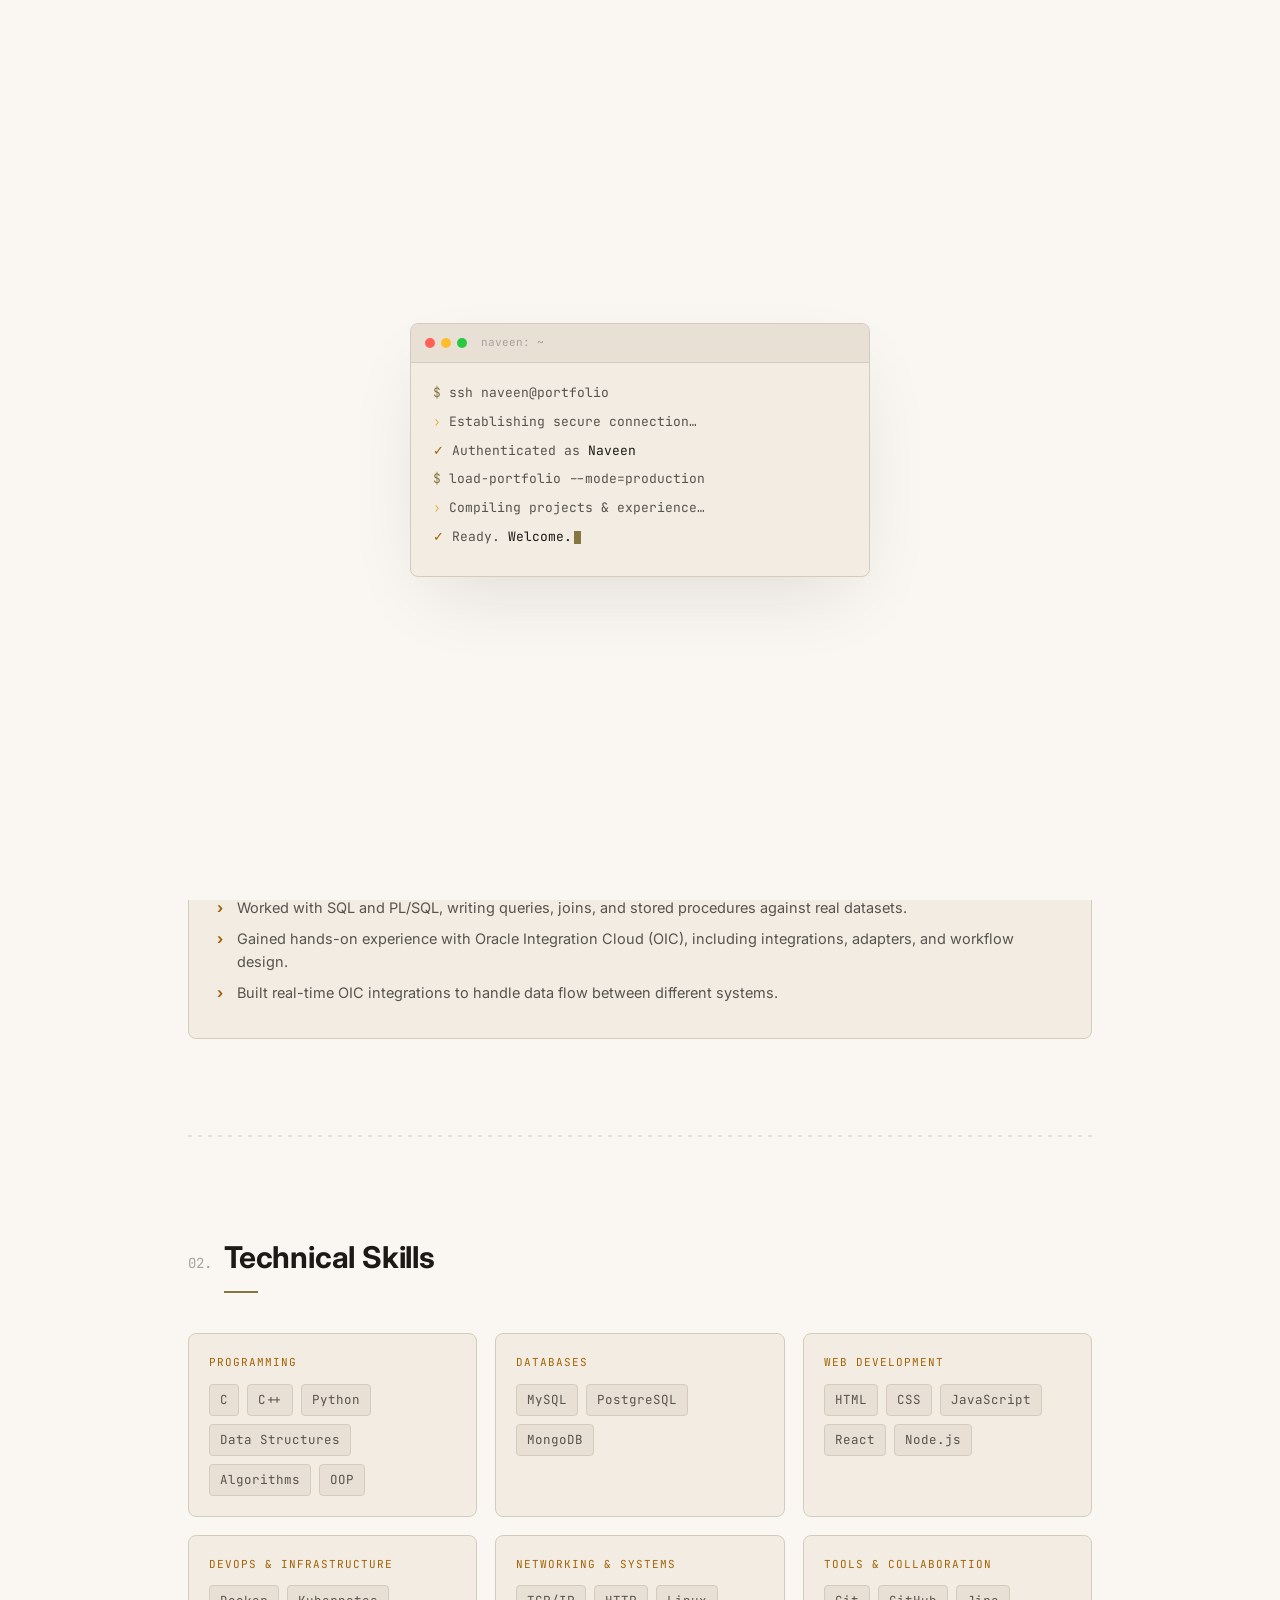
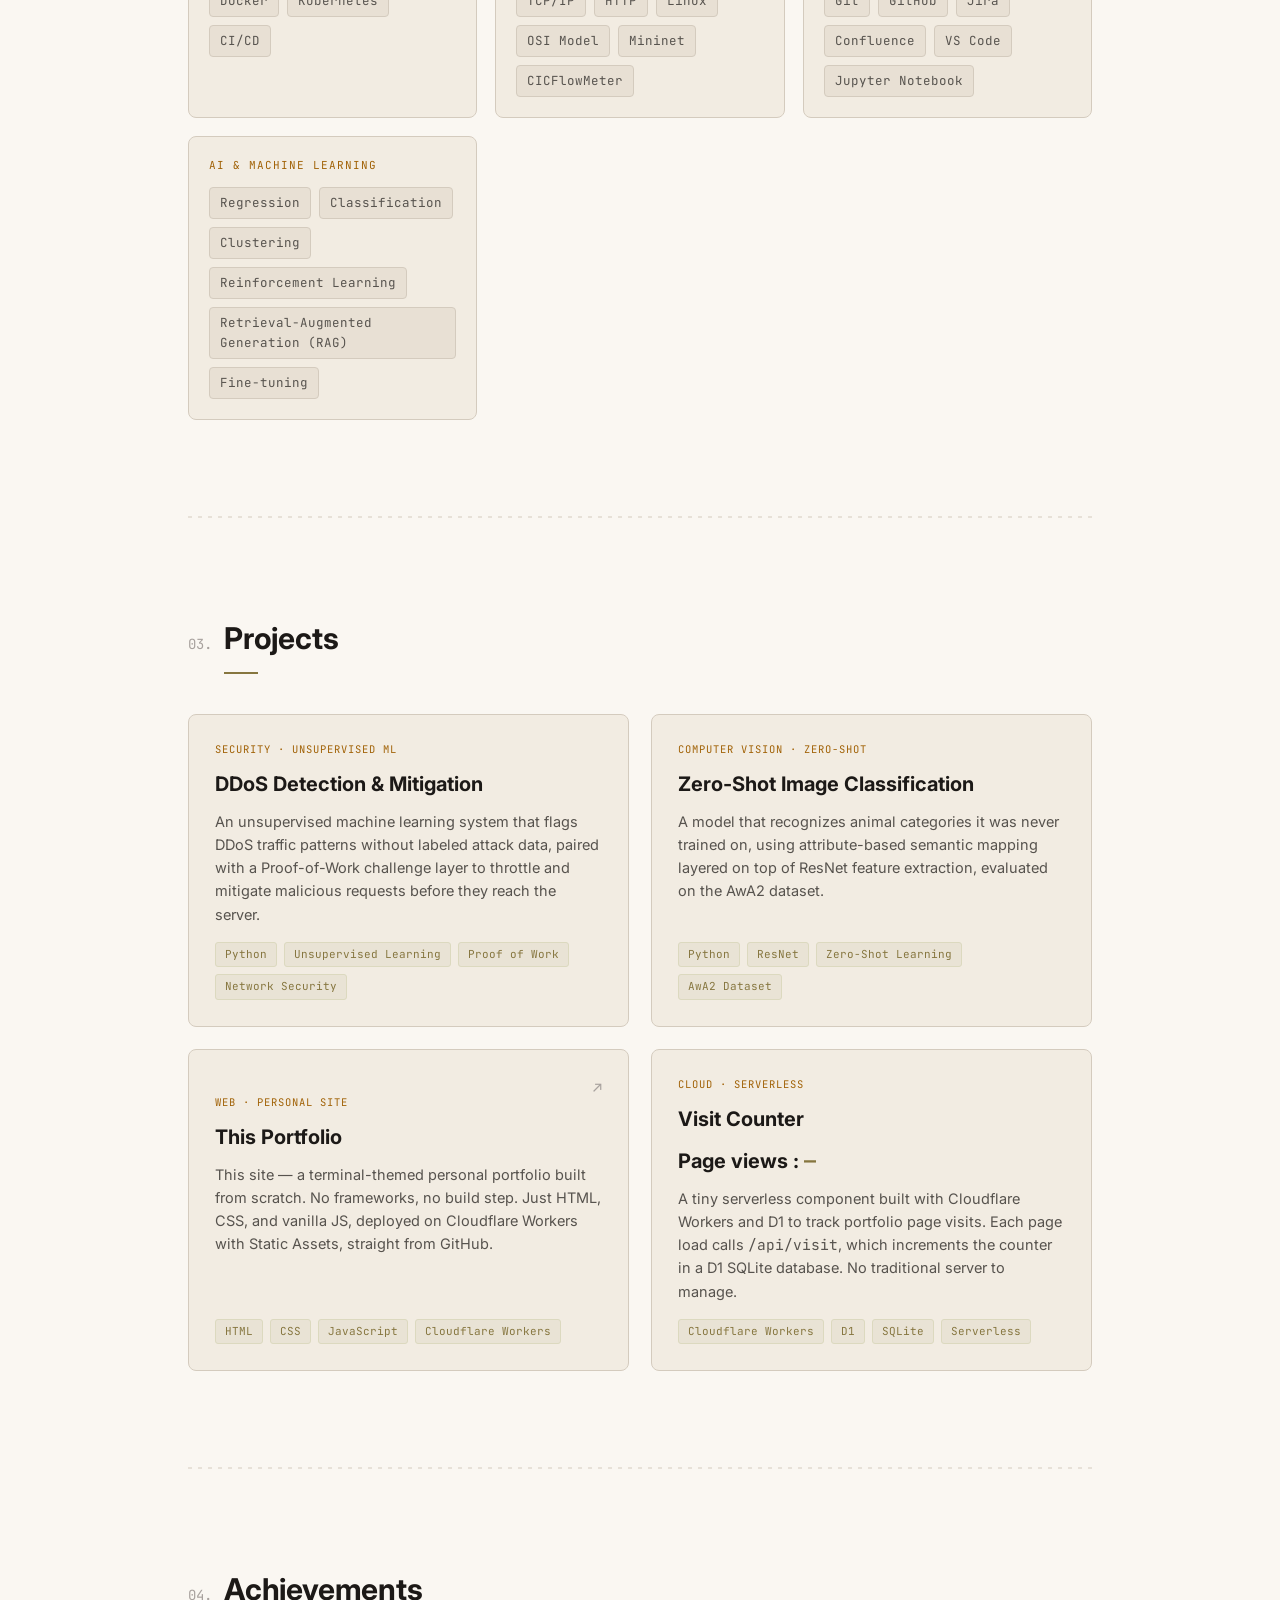
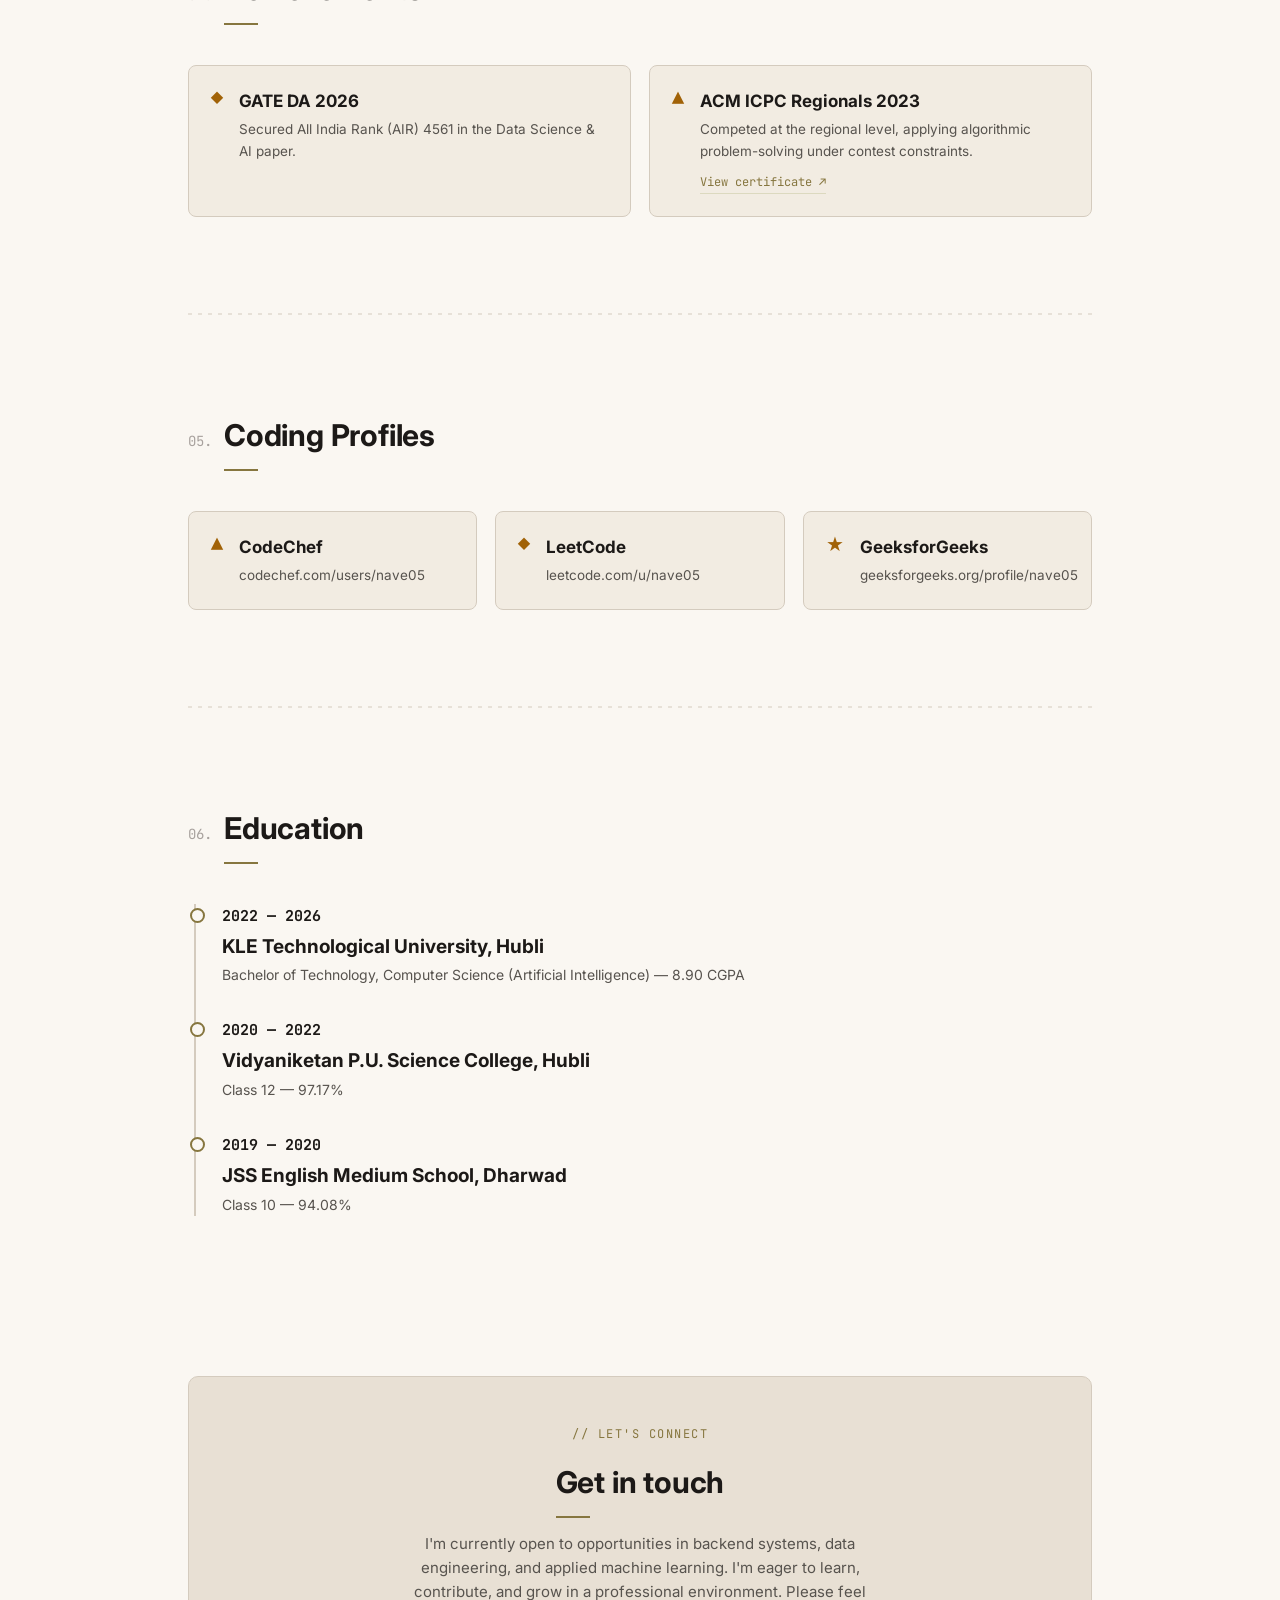
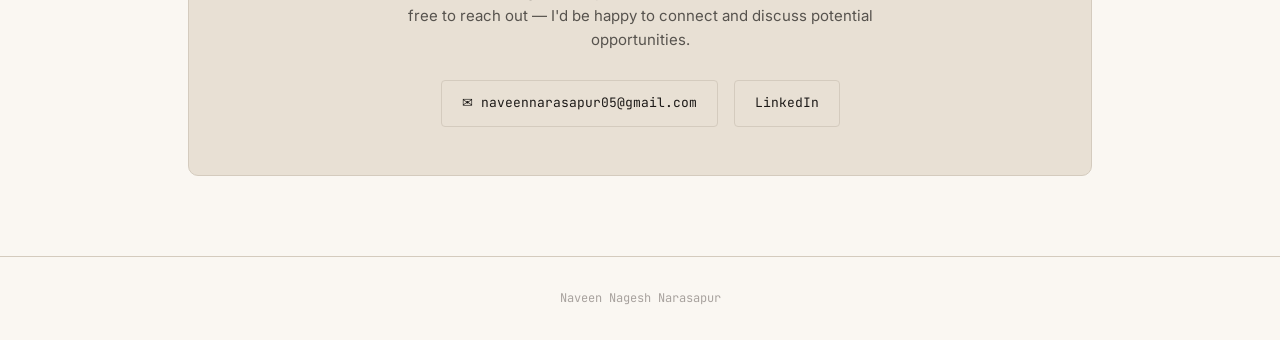
==== index.html @ 549eb462 "analyst part commented" ====
<!DOCTYPE html>
<html lang="en" data-theme="light">
<head>
<meta charset="UTF-8">
<meta name="viewport" content="width=device-width, initial-scale=1.0">
<title>Naveen Narasapur</title>
<meta name="description" content="Naveen Nagesh Narasapur — Computer Science (AI) undergraduate. SQL, OIC integrations, unsupervised learning for DDoS detection, zero-shot image classification.">
<link rel="preconnect" href="https://fonts.googleapis.com">
<link rel="preconnect" href="https://fonts.gstatic.com" crossorigin>
<link href="https://fonts.googleapis.com/css2?family=JetBrains+Mono:wght@400;500;700&family=Inter:wght@400;500;600;700;800&display=swap" rel="stylesheet">
<script>
  // Starts in light theme (set via data-theme="light" on <html>). Theme choice is
  // per-session only (no localStorage); the toggle button switches to dark manually.
</script>
<style>
  :root{
    --bg: #05080d;
    --vignette-hi: #000205;
    --vignette-lo: #171f2b;
    --bg-elev: #171f2b;
    --surface: #0d131d;
    --border: #2b3441;
    --cyan: #7989c0;
    --cyan-dim: #232640;
    --cyan-rgb: 121,137,192;
    --amber: #5e9df8;
    --amber-dim: #222e4f;
    --text: #a8acb1;
    --heading: #e3e6e8;
    --muted: #a8acb1;
    --muted-2: #575d61;
    --shadow: rgba(227,230,232,0.12);
    --grid-line: rgba(121,137,192,0.05);
    --nav-bg: rgba(5,8,13,0.88);
    --success: #5e9df8;
    --success-dim: rgba(94,157,248,0.4);
    --danger-dim: rgba(94,157,248,0.3);
    --green-rgb: 63,185,80;
    --mono: 'JetBrains Mono', ui-monospace, monospace;
    --sans: 'Inter', -apple-system, sans-serif;
    --serif: 'Inter', -apple-system, sans-serif;
  }
  html[data-theme="light"]{
    --bg: #faf7f2;
    --vignette-hi: #fffdfa;
    --vignette-lo: #e8e0d4;
    --bg-elev: #e8e0d4;
    --surface: #f2ece2;
    --border: #d4cbbe;
    --cyan: #86763f;
    --cyan-dim: #dcd9bf;
    --cyan-rgb: 134,118,63;
    --amber: #a16207;
    --amber-dim: #ddd1b0;
    --text: #57534e;
    --heading: #1c1917;
    --muted: #57534e;
    --muted-2: #a8a29e;
    --shadow: rgba(28,25,23,0.12);
    --grid-line: rgba(134,118,63,0.05);
    --nav-bg: rgba(250,247,242,0.88);
    --success: #a16207;
    --success-dim: rgba(161,98,7,0.4);
    --danger-dim: rgba(161,98,7,0.3);
    --green-rgb: 26,127,55;
  }
  /* badge/pulse "available" and "in progress" indicators are always true green, in both themes */
  *{margin:0;padding:0;box-sizing:border-box;}
  html{scroll-behavior:smooth;}
  body{
    background:var(--bg);
    background-image:radial-gradient(ellipse 160% 140% at 50% 40%, var(--vignette-hi) 0%, var(--bg) 45%, var(--vignette-lo) 100%);
    background-attachment:fixed;
    background-size:100% 100vh;
    color:var(--text);
    font-family:var(--sans);
    line-height:1.6;
    overflow-x:hidden;
    transition:background-color .35s ease, color .35s ease;
  }
  body::before{
    content:"";
    position:fixed; inset:0;
    background-image:
      linear-gradient(var(--grid-line) 1px, transparent 1px),
      linear-gradient(90deg, var(--grid-line) 1px, transparent 1px);
    background-size:42px 42px;
    pointer-events:none;
    z-index:0;
    mask-image: radial-gradient(ellipse 80% 60% at 50% 0%, black, transparent 75%);
    transition:background-image .35s ease;
  }
  a{color:inherit;text-decoration:none;}
  .wrap{max-width:960px;margin:0 auto;padding:0 28px;position:relative;z-index:1;}
  code, .mono{font-family:var(--mono);}

  /* NAV */
  nav{
    position:sticky; top:0; z-index:50;
    background:var(--nav-bg);
    backdrop-filter:blur(10px);
    border-bottom:1px solid var(--border);
  }
  nav .wrap{display:flex;align-items:center;justify-content:space-between;height:60px;}
  .brand{font-family:var(--serif);font-weight:700;font-size:19px;color:var(--cyan);letter-spacing:0.5px;}
  .brand .dot{color:var(--amber);}
  .navlinks{display:flex;gap:28px;font-family:var(--mono);font-size:13px;color:var(--muted);}
  .navlinks a{position:relative;padding:4px 0;transition:color .2s;}
  .navlinks a:hover, .navlinks a:focus-visible{color:var(--cyan);outline:none;}
  .navlinks a::before{content:"";position:absolute;left:0;bottom:-2px;width:0;height:1px;background:var(--cyan);transition:width .2s;}
  .navlinks a:hover::before{width:100%;}
  .nav-cta{font-family:var(--mono);font-size:12px;border:1px solid var(--cyan-dim);color:var(--cyan);padding:7px 14px;border-radius:3px;transition:.2s;}
  .nav-cta:hover{background:var(--cyan);color:var(--bg);}

  /* HERO / TERMINAL */
  header.hero{padding:90px 0 60px;}
  .term{
    background:var(--bg-elev);
    border:1px solid var(--border);
    border-radius:8px;
    max-width:620px;
    overflow:hidden;
    box-shadow:0 20px 60px -20px var(--shadow);
  }
  .term-bar{
    display:flex;align-items:center;gap:6px;
    padding:10px 14px;
    background:#0c121c;
    border-bottom:1px solid var(--border);
  }
  .term-bar span{width:10px;height:10px;border-radius:50%;background:var(--border);}
  .term-bar .id{margin-left:8px;font-family:var(--mono);font-size:11px;color:var(--muted-2);}
  .term-body{padding:18px 20px;font-family:var(--mono);font-size:13px;color:var(--muted);min-height:150px;}
  .term-body .ln{margin-bottom:6px;white-space:pre-wrap;}
  .term-body .prompt{color:var(--amber);}
  .term-body .ok{color:var(--success);}
  .term-body .cursor{display:inline-block;width:7px;height:14px;background:var(--cyan);margin-left:2px;vertical-align:middle;animation:blink 1s step-end infinite;}
  @keyframes blink{50%{opacity:0;}}

  .hero-main{margin-top:44px;}
  .eyebrow{font-family:var(--mono);font-size:12px;color:var(--cyan);letter-spacing:1.5px;text-transform:uppercase;margin-bottom:14px;}
  .avail-badge{
    display:inline-flex;align-items:center;gap:9px;
    font-family:var(--mono);font-size:12px;font-weight:600;
    color:rgba(var(--green-rgb),1);letter-spacing:1px;text-transform:uppercase;
    background:rgba(var(--green-rgb),0.1);
    padding:8px 16px;border-radius:999px;margin-bottom:22px;
  }
  .avail-badge .pulse{width:8px;height:8px;border-radius:50%;background:rgba(var(--green-rgb),1);flex-shrink:0;animation:pulseGreen 1.6s infinite;}
  h1{font-family:var(--serif);font-size:clamp(38px,6vw,60px);font-weight:700;letter-spacing:-0.5px;line-height:1.08;color:var(--heading);}
  h1 .accent{color:var(--cyan);}
  .tagline{margin-top:18px;font-size:17px;color:var(--muted);max-width:600px;}
  .tagline b{color:var(--heading);font-weight:600;}
  .hero-cta{margin-top:30px;display:flex;gap:14px;flex-wrap:wrap;}
  .btn{
    font-family:var(--mono);font-size:13px;padding:12px 20px;border-radius:4px;
    display:inline-flex;align-items:center;gap:8px;transition:.2s;
  }
  .btn-primary{background:var(--cyan);color:#211c0c;font-weight:600;}
  .btn-primary:hover{background:var(--amber);}
  .btn-ghost{border:1px solid var(--border);color:var(--heading);}
  .btn-ghost:hover{border-color:var(--cyan-dim);color:var(--cyan);}

  /* STAT STRIP */
  .stats{
    margin-top:56px;
    display:grid;grid-template-columns:repeat(4,1fr);
    border:1px solid var(--border);border-radius:8px;overflow:hidden;
  }
  .stat{padding:20px 16px;text-align:center;border-right:1px solid var(--border);background:var(--bg-elev);}
  .stat:last-child{border-right:none;}
  .stat .num{font-family:var(--mono);font-weight:700;font-size:22px;color:var(--cyan);}
  .stat .lbl{font-size:11px;color:var(--muted-2);margin-top:4px;letter-spacing:0.4px;text-transform:uppercase;}

  /* SECTION HEADERS */
  section{padding:80px 0;position:relative;z-index:1;}
  .sec-head{display:flex;align-items:baseline;gap:12px;margin-bottom:40px;}
  .sec-num{font-family:var(--mono);color:var(--muted-2);font-size:14px;}
  .sec-title{font-family:var(--serif);font-size:30px;font-weight:700;color:var(--heading);letter-spacing:-0.2px;}
  .sec-title::after{content:"";display:block;width:34px;height:2px;background:var(--cyan);margin-top:10px;}

  /* PACKET DIVIDER (signature element) */
  .packet-divider{
    position:relative;height:34px;margin:0 auto;max-width:960px;
    display:flex;align-items:center;padding:0 28px;
  }
  .packet-divider svg{width:100%;height:100%;overflow:visible;}
  .packet-line{stroke:var(--border);stroke-width:1;stroke-dasharray:4 6;}
  .packet-dot{fill:var(--cyan);filter:drop-shadow(0 0 4px rgba(var(--cyan-rgb),0.8));}

  /* ABOUT */
  .about-body{color:var(--muted);font-size:15.5px;max-width:700px;}
  .about-body p{margin-bottom:16px;}
  .about-body b{color:var(--heading);}

  /* SKILLS */
  .skill-grid{display:grid;grid-template-columns:repeat(auto-fit,minmax(220px,1fr));gap:18px;}
  .skill-card{background:var(--surface);border:1px solid var(--border);border-radius:8px;padding:20px;}
  .skill-card .cat{font-family:var(--mono);font-size:11px;color:var(--amber);text-transform:uppercase;letter-spacing:1px;margin-bottom:12px;}
  .chip-row{display:flex;flex-wrap:wrap;gap:8px;}
  .chip{
    font-family:var(--mono);font-size:12.5px;color:var(--text);
    background:var(--bg-elev);border:1px solid var(--border);
    padding:5px 10px;border-radius:4px;transition:.2s;
  }
  .skill-card:hover .chip{border-color:var(--cyan-dim);}

  /* EXPERIENCE */
  .exp-stack{display:flex;flex-direction:column;gap:20px;}
  .exp-card{
    background:var(--surface);border:1px solid var(--border);border-radius:8px;
    padding:26px 28px;position:relative;
  }
  .exp-placeholder{color:var(--muted-2);font-style:italic;}
  .exp-placeholder::before{color:var(--muted-2)!important;}
  .exp-top{display:flex;justify-content:space-between;flex-wrap:wrap;gap:8px;margin-bottom:14px;}
  .exp-role{font-family:var(--serif);font-size:21px;font-weight:700;color:var(--heading);}
  .exp-org{color:var(--cyan);font-weight:600;font-size:15px;}
  .exp-date{font-family:var(--mono);font-size:14px;font-weight:700;color:var(--heading);white-space:nowrap;}
  .exp-list{list-style:none;color:var(--muted);font-size:14.5px;}
  .exp-list li{padding-left:20px;position:relative;margin-bottom:8px;}
  .exp-list li::before{content:"›";position:absolute;left:0;color:var(--amber);font-weight:700;}
  .status-pill{
    display:inline-flex;align-items:center;gap:6px;
    font-family:var(--mono);font-size:11px;color:rgba(var(--green-rgb),1);
    margin-top:14px;
  }
  .status-pill .pulse{width:7px;height:7px;border-radius:50%;background:rgba(var(--green-rgb),1);animation:pulseGreen 1.6s infinite;}
  @keyframes pulseGreen{0%{box-shadow:0 0 0 0 rgba(var(--green-rgb),0.5);}70%{box-shadow:0 0 0 7px rgba(var(--green-rgb),0);}100%{box-shadow:0 0 0 0 rgba(var(--green-rgb),0);}}

  /* PROJECTS */
  .proj-grid{display:grid;grid-template-columns:repeat(auto-fit,minmax(300px,1fr));gap:22px;}
  .proj-card{
    background:var(--surface);border:1px solid var(--border);border-radius:8px;
    padding:26px;display:flex;flex-direction:column;transition:.25s;
  }
  .proj-card:hover{transform:translateY(-3px);border-color:var(--cyan-dim);box-shadow:0 16px 40px -18px rgba(var(--cyan-rgb),0.25);}
  .proj-card-header{display:flex;justify-content:flex-end;margin-bottom:-6px;}
  .proj-arrow{font-family:var(--mono);color:var(--muted-2);font-size:15px;transition:.2s;}
  .proj-card:hover .proj-arrow{color:var(--cyan);transform:translate(2px,-2px);}
  .proj-tag{font-family:var(--mono);font-size:10.5px;color:var(--amber);text-transform:uppercase;letter-spacing:1px;margin-bottom:10px;}
  .proj-title{font-family:var(--serif);font-size:20px;font-weight:700;color:var(--heading);margin-bottom:10px;}
  .proj-desc{color:var(--muted);font-size:14.5px;flex-grow:1;margin-bottom:16px;}
  .proj-stack{display:flex;flex-wrap:wrap;gap:7px;}
  .proj-stack span{font-family:var(--mono);font-size:11px;color:var(--cyan);background:rgba(var(--cyan-rgb),0.08);border:1px solid var(--cyan-dim);padding:3px 9px;border-radius:3px;}
  .counter{font-family:var(--mono);font-weight:700;color:var(--cyan);transition:.2s;}
  .counter.updated{color:var(--amber);}

  /* ACHIEVEMENTS */
  .ach-grid{display:grid;grid-template-columns:repeat(auto-fit,minmax(260px,1fr));gap:18px;}
  .ach-card{background:var(--surface);border:1px solid var(--border);border-radius:8px;padding:22px;display:flex;gap:16px;align-items:flex-start;transition:.2s;}
  a.ach-card:hover{border-color:var(--cyan-dim);transform:translateY(-2px);}
  .cert-link{
    display:inline-flex;align-items:center;gap:4px;
    font-family:var(--mono);font-size:12px;color:var(--cyan);
    margin-top:10px;border-bottom:1px solid var(--cyan-dim);padding-bottom:1px;
  }
  .cert-link:hover{color:var(--amber);border-color:var(--amber);}
  .ach-icon{font-family:var(--mono);font-size:20px;color:var(--amber);flex-shrink:0;line-height:1;}
  .ach-title{font-family:var(--serif);font-weight:700;color:var(--heading);font-size:17px;margin-bottom:4px;}
  .ach-desc{color:var(--muted);font-size:13.5px;}

  /* EDUCATION */
  .edu-list{border-left:2px solid var(--border);padding-left:26px;margin-left:6px;}
  .edu-item{position:relative;padding-bottom:32px;}
  .edu-item:last-child{padding-bottom:0;}
  .edu-item::before{
    content:"";position:absolute;left:-32px;top:4px;
    width:11px;height:11px;border-radius:50%;
    background:var(--bg);border:2px solid var(--cyan);
  }
  .edu-date{font-family:var(--mono);font-size:15px;font-weight:700;color:var(--heading);}
  .edu-school{font-family:var(--serif);font-weight:700;color:var(--heading);font-size:19px;margin:4px 0 2px;}
  .edu-detail{color:var(--muted);font-size:14px;}

  /* CONTACT */
  .contact-box{
    background:var(--bg-elev);border:1px solid var(--border);border-radius:10px;
    padding:48px;text-align:center;
  }
  .contact-box p{color:var(--muted);max-width:480px;margin:14px auto 28px;font-size:15px;}
  .contact-links{display:flex;justify-content:center;gap:16px;flex-wrap:wrap;}

  footer{padding:32px 0;text-align:center;font-family:var(--mono);font-size:12px;color:var(--muted-2);border-top:1px solid var(--border);}
  footer a:hover{color:var(--cyan);}

  @media (max-width:640px){
    .navlinks{display:none;}
    .stats{grid-template-columns:repeat(2,1fr);}
    .stat:nth-child(2){border-right:none;}
    .stat{border-bottom:1px solid var(--border);}
    .contact-box{padding:32px 20px;}
  }
  /* THEME TOGGLE */
  .theme-toggle{
    width:34px;height:34px;border-radius:6px;
    border:1px solid var(--border);background:transparent;
    color:var(--muted);display:flex;align-items:center;justify-content:center;
    cursor:pointer;transition:.2s;margin-left:18px;flex-shrink:0;
  }
  .theme-toggle:hover{border-color:var(--cyan-dim);color:var(--cyan);}
  .theme-toggle svg{width:16px;height:16px;}
  .theme-toggle .icon-moon{display:none;}
  html[data-theme="light"] .theme-toggle .icon-sun{display:none;}
  html[data-theme="light"] .theme-toggle .icon-moon{display:block;}

  /* BOOT LOADER — follows the active theme (light by default) */
  #loader{
    position:fixed;inset:0;z-index:999;
    background:var(--bg);
    display:flex;align-items:center;justify-content:center;
    transition:opacity .5s ease, visibility .5s ease;
  }
  #loader.done{opacity:0;visibility:hidden;pointer-events:none;}
  .loader-win{
    width:min(90vw,460px);
    background:var(--surface);border:1px solid var(--border);border-radius:8px;
    overflow:hidden;box-shadow:0 30px 80px -20px var(--shadow);
  }
  .loader-bar{display:flex;align-items:center;gap:6px;padding:10px 14px;background:var(--bg-elev);border-bottom:1px solid var(--border);}
  .loader-bar span{width:10px;height:10px;border-radius:50%;}
  .loader-bar span:nth-child(1){background:#ff5f57;}
  .loader-bar span:nth-child(2){background:#ffbd2e;}
  .loader-bar span:nth-child(3){background:#28c840;}
  .loader-bar .lt{margin-left:8px;font-family:var(--mono);font-size:11px;color:var(--muted-2);}
  .loader-body{padding:20px 22px;font-family:var(--mono);font-size:13px;min-height:150px;}
  .loader-body .ll{opacity:0;transform:translateY(3px);animation:llIn .35s forwards;margin-bottom:8px;color:var(--muted);}
  .loader-body .ll .lp{color:var(--cyan);}
  .loader-body .ll .lo{color:#e3b341;}
  .loader-body .ll .lk{color:var(--success);}
  .loader-body .ll .lw{color:var(--heading);}
  .loader-body .ll.l1{animation-delay:.1s;}
  .loader-body .ll.l2{animation-delay:.6s;}
  .loader-body .ll.l3{animation-delay:1.1s;}
  .loader-body .ll.l4{animation-delay:1.6s;}
  .loader-body .ll.l5{animation-delay:2.1s;}
  .loader-body .ll.l6{animation-delay:2.6s;}
  @keyframes llIn{to{opacity:1;transform:none;}}
  .loader-body .lcursor{display:inline-block;width:7px;height:13px;background:var(--cyan);margin-left:2px;vertical-align:middle;opacity:0;animation:llIn .3s forwards 3s, blink 1s step-end infinite 3s;}
  @media (prefers-reduced-motion:reduce){
    *{animation:none!important;transition:none!important;}
    #loader{display:none;}
  }
</style>
</head>
<body>

<div id="loader">
  <div class="loader-win">
    <div class="loader-bar"><span></span><span></span><span></span><div class="lt">naveen: ~</div></div>
    <div class="loader-body">
      <p class="ll l1"><span class="lp">$</span> ssh naveen@portfolio</p>
      <p class="ll l2"><span class="lo">›</span> Establishing secure connection…</p>
      <p class="ll l3"><span class="lk">✓</span> Authenticated as <span class="lw">Naveen</span></p>
      <p class="ll l4"><span class="lp">$</span> load-portfolio --mode=production</p>
      <p class="ll l5"><span class="lo">›</span> Compiling projects &amp; experience…</p>
      <p class="ll l6"><span class="lk">✓</span> Ready. <span class="lw">Welcome.</span><span class="lcursor"></span></p>
    </div>
  </div>
</div>



<nav>
  <div class="wrap">
    <div class="brand">NNN</div>
    <div class="navlinks">
      <a href="#experience">Experience</a>
      <a href="#skills">Skills</a>
      <a href="#projects">Projects</a>
      <a href="#education">Education</a>
    </div>
    <a class="nav-cta" href="Documents\Naveen_Narasapur_Resume_Updated.pdf" target="_blank" rel="noopener">resume.pdf</a>
    <button class="theme-toggle" id="themeToggle" aria-label="Toggle light/dark mode" type="button">
      <svg class="icon-sun" viewBox="0 0 24 24" fill="none" stroke="currentColor" stroke-width="2" stroke-linecap="round" stroke-linejoin="round"><circle cx="12" cy="12" r="5"/><line x1="12" y1="1" x2="12" y2="3"/><line x1="12" y1="21" x2="12" y2="23"/><line x1="4.22" y1="4.22" x2="5.64" y2="5.64"/><line x1="18.36" y1="18.36" x2="19.78" y2="19.78"/><line x1="1" y1="12" x2="3" y2="12"/><line x1="21" y1="12" x2="23" y2="12"/><line x1="4.22" y1="19.78" x2="5.64" y2="18.36"/><line x1="18.36" y1="5.64" x2="19.78" y2="4.22"/></svg>
      <svg class="icon-moon" viewBox="0 0 24 24" fill="none" stroke="currentColor" stroke-width="2" stroke-linecap="round" stroke-linejoin="round"><path d="M21 12.79A9 9 0 1 1 11.21 3 7 7 0 0 0 21 12.79z"/></svg>
    </button>
  </div>
</nav>

<header class="hero">
  <div class="wrap">
    <div class="hero-main" style="margin-top:0;">
      <div class="avail-badge"><span class="pulse"></span>Available for opportunities</div>
      <h1>Naveen Nagesh<br><span class="accent">Narasapur</span></h1>
      <p class="tagline">I'm a Computer Science graduate interested in building reliable, scalable software and intelligent systems. My primary interests are backend engineering, system design, APIs, data-intensive applications, and AI/ML. I enjoy understanding how systems work under the hood and turning complex problems into practical software solutions.</p>
    </div>
  </div>
</header>

<div class="packet-divider" aria-hidden="true">
  <svg preserveAspectRatio="none"><line x1="0" y1="17" x2="100%" y2="17" class="packet-line"/></svg>
</div>

<section id="experience">
  <div class="wrap">
    <div class="sec-head"><span class="sec-num">01.</span><h2 class="sec-title">Work Experience</h2></div>
    <div class="exp-stack">
      <!-- <div class="exp-card">
        <div class="exp-top">
          <div><div class="exp-role">Analyst</div><div class="exp-org">KPMG Global Services</div></div>
          <div class="exp-date">Sep 2026 — Present</div>
        </div>
        <ul class="exp-list">
          <li>

          </li>
         
        </ul>
        <div class="status-pill" style="margin-top: 3rem;">
  <span class="pulse"></span> in progress
</div> -->
      </div>
      <div class="exp-card">
        <div class="exp-top">
          <div><div class="exp-role">Intern</div><div class="exp-org">KPMG Global Services</div></div>
          <div class="exp-date">Jan 2026 — Jul 2026</div>
        </div>
        <ul class="exp-list">
       <li>Completed structured soft-skills training covering professional communication, teamwork, and corporate etiquette.</li>
        <li>Worked with SQL and PL/SQL, writing queries, joins, and stored procedures against real datasets.</li>
        <li>Gained hands-on experience with Oracle Integration Cloud (OIC), including integrations, adapters, and workflow design.</li>
        <li>Built real-time OIC integrations to handle data flow between different systems.</li>

        </ul>
      </div>
    </div>
  </div>
</section>

<div class="packet-divider" aria-hidden="true">
  <svg preserveAspectRatio="none"><line x1="0" y1="17" x2="100%" y2="17" class="packet-line"/></svg>
</div>

<section id="skills">
  <div class="wrap">
    <div class="sec-head"><span class="sec-num">02.</span><h2 class="sec-title">Technical Skills</h2></div>
    <div class="skill-grid">
      <div class="skill-card">
        <div class="cat">Programming</div>
        <div class="chip-row"><span class="chip">C</span><span class="chip">C++</span><span class="chip">Python</span><span class="chip">Data Structures</span><span class="chip">Algorithms</span><span class="chip">OOP</span></div>
      </div>
      <div class="skill-card">
        <div class="cat">Databases</div>
        <div class="chip-row"><span class="chip">MySQL</span><span class="chip">PostgreSQL</span><span class="chip">MongoDB</span></div>
      </div>
      <div class="skill-card">
        <div class="cat">Web Development</div>
        <div class="chip-row"><span class="chip">HTML</span><span class="chip">CSS</span><span class="chip">JavaScript</span><span class="chip">React</span><span class="chip">Node.js</span></div>
      </div>
      <div class="skill-card">
        <div class="cat">DevOps &amp; Infrastructure</div>
        <div class="chip-row"><span class="chip">Docker</span><span class="chip">Kubernetes</span><span class="chip">CI/CD</span></div>
      </div>
      <div class="skill-card">
        <div class="cat">Networking &amp; Systems</div>
        <div class="chip-row"><span class="chip">TCP/IP</span><span class="chip">HTTP</span><span class="chip">Linux</span><span class="chip">OSI Model</span><span class="chip">Mininet</span><span class="chip">CICFlowMeter</span></div>
      </div>
      <div class="skill-card">
        <div class="cat">Tools &amp; Collaboration</div>
        <div class="chip-row"><span class="chip">Git</span><span class="chip">GitHub</span><span class="chip">Jira</span><span class="chip">Confluence</span><span class="chip">VS Code</span><span class="chip">Jupyter Notebook</span></div>
      </div>
      <div class="skill-card">
        <div class="cat">AI &amp; Machine Learning</div>
        <div class="chip-row"><span class="chip">Regression</span><span class="chip">Classification</span><span class="chip">Clustering</span><span class="chip">Reinforcement Learning</span><span class="chip">Retrieval-Augmented Generation (RAG)</span><span class="chip">Fine-tuning</span></div>
      </div>
    </div>
  </div>
</section>

<div class="packet-divider" aria-hidden="true">
  <svg preserveAspectRatio="none"><line x1="0" y1="17" x2="100%" y2="17" class="packet-line"/></svg>
</div>

<section id="projects">
  <div class="wrap">
    <div class="sec-head"><span class="sec-num">03.</span><h2 class="sec-title">Projects</h2></div>
    <div class="proj-grid">
      <div class="proj-card">
        <div class="proj-tag">Security · Unsupervised ML</div>
        <div class="proj-title">DDoS Detection &amp; Mitigation</div>
        <div class="proj-desc">An unsupervised machine learning system that flags DDoS traffic patterns without labeled attack data, paired with a Proof-of-Work challenge layer to throttle and mitigate malicious requests before they reach the server.</div>
        <div class="proj-stack"><span>Python</span><span>Unsupervised Learning</span><span>Proof of Work</span><span>Network Security</span></div>
      </div>
      <div class="proj-card">
        <div class="proj-tag">Computer Vision · Zero-Shot</div>
        <div class="proj-title">Zero-Shot Image Classification</div>
        <div class="proj-desc">A model that recognizes animal categories it was never trained on, using attribute-based semantic mapping layered on top of ResNet feature extraction, evaluated on the AwA2 dataset.</div>
        <div class="proj-stack"><span>Python</span><span>ResNet</span><span>Zero-Shot Learning</span><span>AwA2 Dataset</span></div>
      </div>
      <div class="proj-card" onclick="window.open('https://github.com/NaveenNarasapur/Portfolio','_blank');" role="link" tabindex="0">
        <div class="proj-card-header"><span class="proj-arrow" aria-hidden="true">↗</span></div>
        <div class="proj-tag">Web · Personal Site</div>
        <div class="proj-title">This Portfolio</div>
        <div class="proj-desc">This site — a terminal-themed personal portfolio built from scratch. No frameworks, no build step. Just HTML, CSS, and vanilla JS, deployed on Cloudflare Workers with Static Assets, straight from GitHub.</div>
        <div class="proj-stack"><span>HTML</span><span>CSS</span><span>JavaScript</span><span>Cloudflare Workers</span></div>
      </div>
      

     <div class="proj-card">
  <div class="proj-tag">Cloud · Serverless</div>

  <div class="proj-title">Visit Counter</div>

  <div class="proj-title">
    Page views : <span id="hitCounter" class="counter">loading…</span> 
  </div>

  <div class="proj-desc">
    A tiny serverless component built with Cloudflare Workers and D1 to track
    portfolio page visits. Each page load calls <code>/api/visit</code>, which
    increments the counter in a D1 SQLite database. No traditional server to
    manage.
  </div>

  <div class="proj-stack">
    <span>Cloudflare Workers</span>
    <span>D1</span>
    <span>SQLite</span>
    <span>Serverless</span>
  </div>
</div>



    
    
    </div>
  </div>
</section>

<div class="packet-divider" aria-hidden="true">
  <svg preserveAspectRatio="none"><line x1="0" y1="17" x2="100%" y2="17" class="packet-line"/></svg>
</div>

<section id="achievements">
  <div class="wrap">
    <div class="sec-head"><span class="sec-num">04.</span><h2 class="sec-title">Achievements</h2></div>
    <div class="ach-grid">
      <div class="ach-card">
        <div class="ach-icon">◆</div>
        <div><div class="ach-title">GATE DA 2026</div><div class="ach-desc">Secured All India Rank (AIR) 4561 in the Data Science &amp; AI paper.</div></div>
      </div>
      <div class="ach-card">
        <div class="ach-icon">▲</div>
        <div>
          <div class="ach-title">ACM ICPC Regionals 2023</div>
          <div class="ach-desc">Competed at the regional level, applying algorithmic problem-solving under contest constraints.</div>
          <a href="Documents\2024-ICPC Asia Amritapuri Doublesite RC 2023-Naveen Narasapur-PLACE.pdf" target="_blank" rel="noopener" class="cert-link">View certificate ↗</a>
        </div>
      </div>
    </div>
  </div>
</section>

<div class="packet-divider" aria-hidden="true">
  <svg preserveAspectRatio="none"><line x1="0" y1="17" x2="100%" y2="17" class="packet-line"/></svg>
</div>

<section id="coding-profiles">
  <div class="wrap">
    <div class="sec-head"><span class="sec-num">05.</span><h2 class="sec-title">Coding Profiles</h2></div>
    <div class="ach-grid">
      <a class="ach-card" href="https://www.codechef.com/users/nave05" target="_blank" rel="noopener" style="cursor:pointer;">
        <div class="ach-icon">▲</div>
        <div><div class="ach-title">CodeChef</div><div class="ach-desc">codechef.com/users/nave05</div></div>
      </a>
      <a class="ach-card" href="https://leetcode.com/u/nave05/" target="_blank" rel="noopener" style="cursor:pointer;">
        <div class="ach-icon">◆</div>
        <div><div class="ach-title">LeetCode</div><div class="ach-desc">leetcode.com/u/nave05</div></div>
      </a>
      <a class="ach-card" href="https://www.geeksforgeeks.org/profile/nave05?tab=activity" target="_blank" rel="noopener" style="cursor:pointer;">
        <div class="ach-icon">★</div>
        <div><div class="ach-title">GeeksforGeeks</div><div class="ach-desc">geeksforgeeks.org/profile/nave05</div></div>
      </a>
    </div>
  </div>
</section>

<div class="packet-divider" aria-hidden="true">
  <svg preserveAspectRatio="none"><line x1="0" y1="17" x2="100%" y2="17" class="packet-line"/></svg>
</div>

<section id="education">
  <div class="wrap">
    <div class="sec-head"><span class="sec-num">06.</span><h2 class="sec-title">Education</h2></div>
    <div class="edu-list">
      <div class="edu-item">
        <div class="edu-date">2022 — 2026</div>
        <div class="edu-school">KLE Technological University, Hubli</div>
        <div class="edu-detail">Bachelor of Technology, Computer Science (Artificial Intelligence) — 8.90 CGPA</div>
      </div>
      <div class="edu-item">
        <div class="edu-date">2020 — 2022</div>
        <div class="edu-school">Vidyaniketan P.U. Science College, Hubli</div>
        <div class="edu-detail">Class 12 — 97.17%</div>
      </div>
      <div class="edu-item">
        <div class="edu-date">2019 — 2020</div>
        <div class="edu-school">JSS English Medium School, Dharwad</div>
        <div class="edu-detail">Class 10 — 94.08%</div>
      </div>
    </div>
  </div>
</section>

<section id="contact">
  <div class="wrap">
    <div class="contact-box">
      <div class="eyebrow" style="justify-content:center;display:flex;">// let's connect</div>
      <h2 class="sec-title" style="display:inline-block;">Get in touch</h2>
      <p>I'm currently open to opportunities in backend systems, data engineering, and applied machine learning. I'm eager to learn, contribute, and grow in a professional environment. Please feel free to reach out — I'd be happy to connect and discuss potential opportunities.</p>
      <div class="contact-links">
        <a class="btn btn-ghost" href="mailto:naveennarasapur05@gmail.com">✉ naveennarasapur05@gmail.com</a>
        <a class="btn btn-ghost" href="https://www.linkedin.com/in/naveen-narasapur-936226256" target="_blank" rel="noopener"> LinkedIn</a>
      </div>
    </div>
  </div>
</section>

<footer>
  Naveen Nagesh Narasapur 
</footer>

<script>



  const counter = document.getElementById("hitCounter");

  // Register this page visit ONCE
  async function registerVisit() {
    try {
      const response = await fetch("/api/visit", {
        cache: "no-store"
      });

      if (!response.ok) {
        throw new Error("Failed to register visit");
      }

      const data = await response.json();

      counter.textContent = data.count;

    } catch (error) {
      console.error("Visitor count error:", error);
      counter.textContent = "—";
    }
  }


  // Fetch current count WITHOUT increasing it
  async function fetchCurrentCount() {
    try {
      const response = await fetch("/api/visit?read=1", {
        cache: "no-store"
      });

      if (!response.ok) {
        throw new Error("Failed to fetch current visitor count");
      }

      const data = await response.json();

      if (counter.textContent !== String(data.count)) {

        counter.textContent = data.count;

        // Your existing animation
        counter.classList.add("updated");

        setTimeout(() => {
          counter.classList.remove("updated");
        }, 500);
      }

    } catch (error) {
      console.error("Visitor count refresh error:", error);
    }
  }


  // Count this visit once
  registerVisit();

  // Check the latest count every 3 seconds
  setInterval(fetchCurrentCount, 1000);








(() => {
  /* Boot loader — visible for ~4s, then dismissed */
  const loader = document.getElementById('loader');
  const dismiss = () => {
    loader.classList.add('done');
    setTimeout(() => loader.remove(), 550);
  };
  if (window.matchMedia('(prefers-reduced-motion: reduce)').matches) {
    dismiss();
  } else {
    setTimeout(dismiss, 3600);
  }

  /* Theme toggle — session only, no localStorage */
  const toggle = document.getElementById('themeToggle');
  toggle.addEventListener('click', () => {
    const isLight = document.documentElement.getAttribute('data-theme') === 'light';
    if (isLight) document.documentElement.removeAttribute('data-theme');
    else document.documentElement.setAttribute('data-theme', 'light');
  });
})();
</script>

</body>
</html>
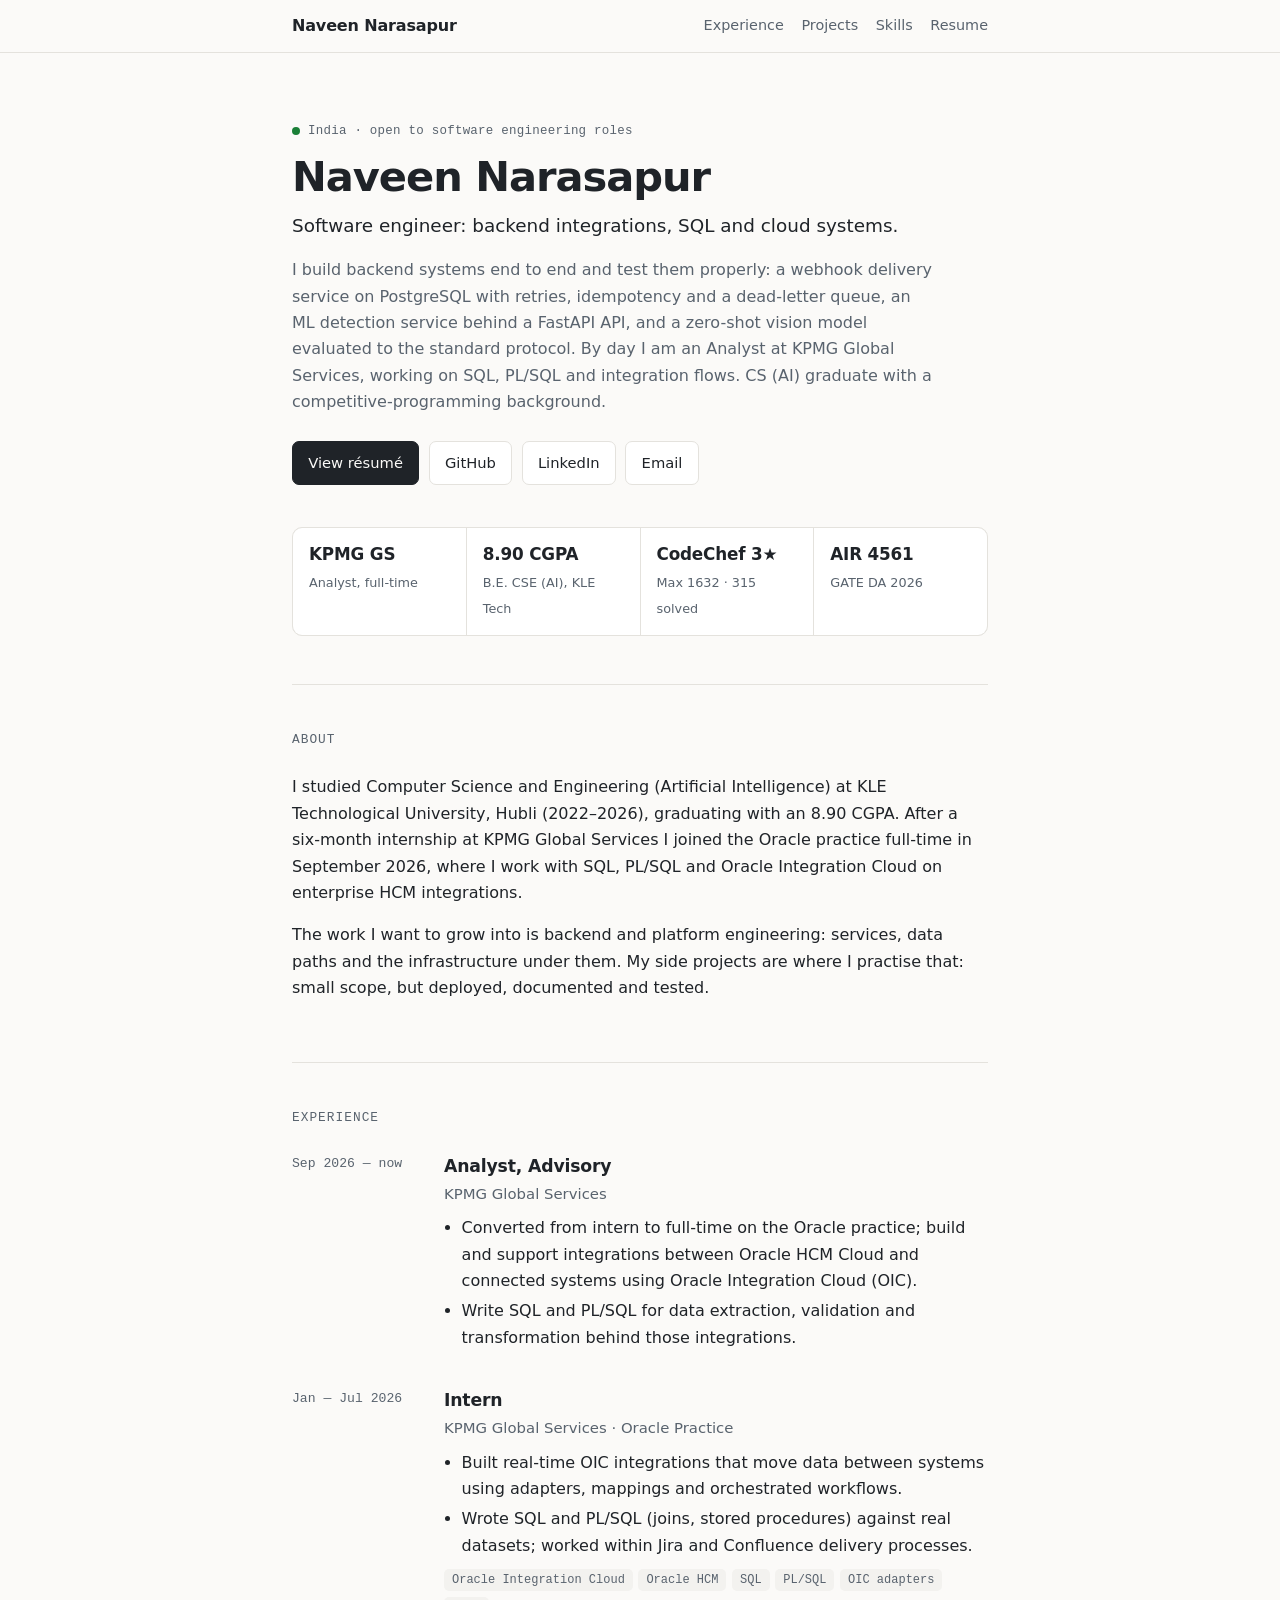
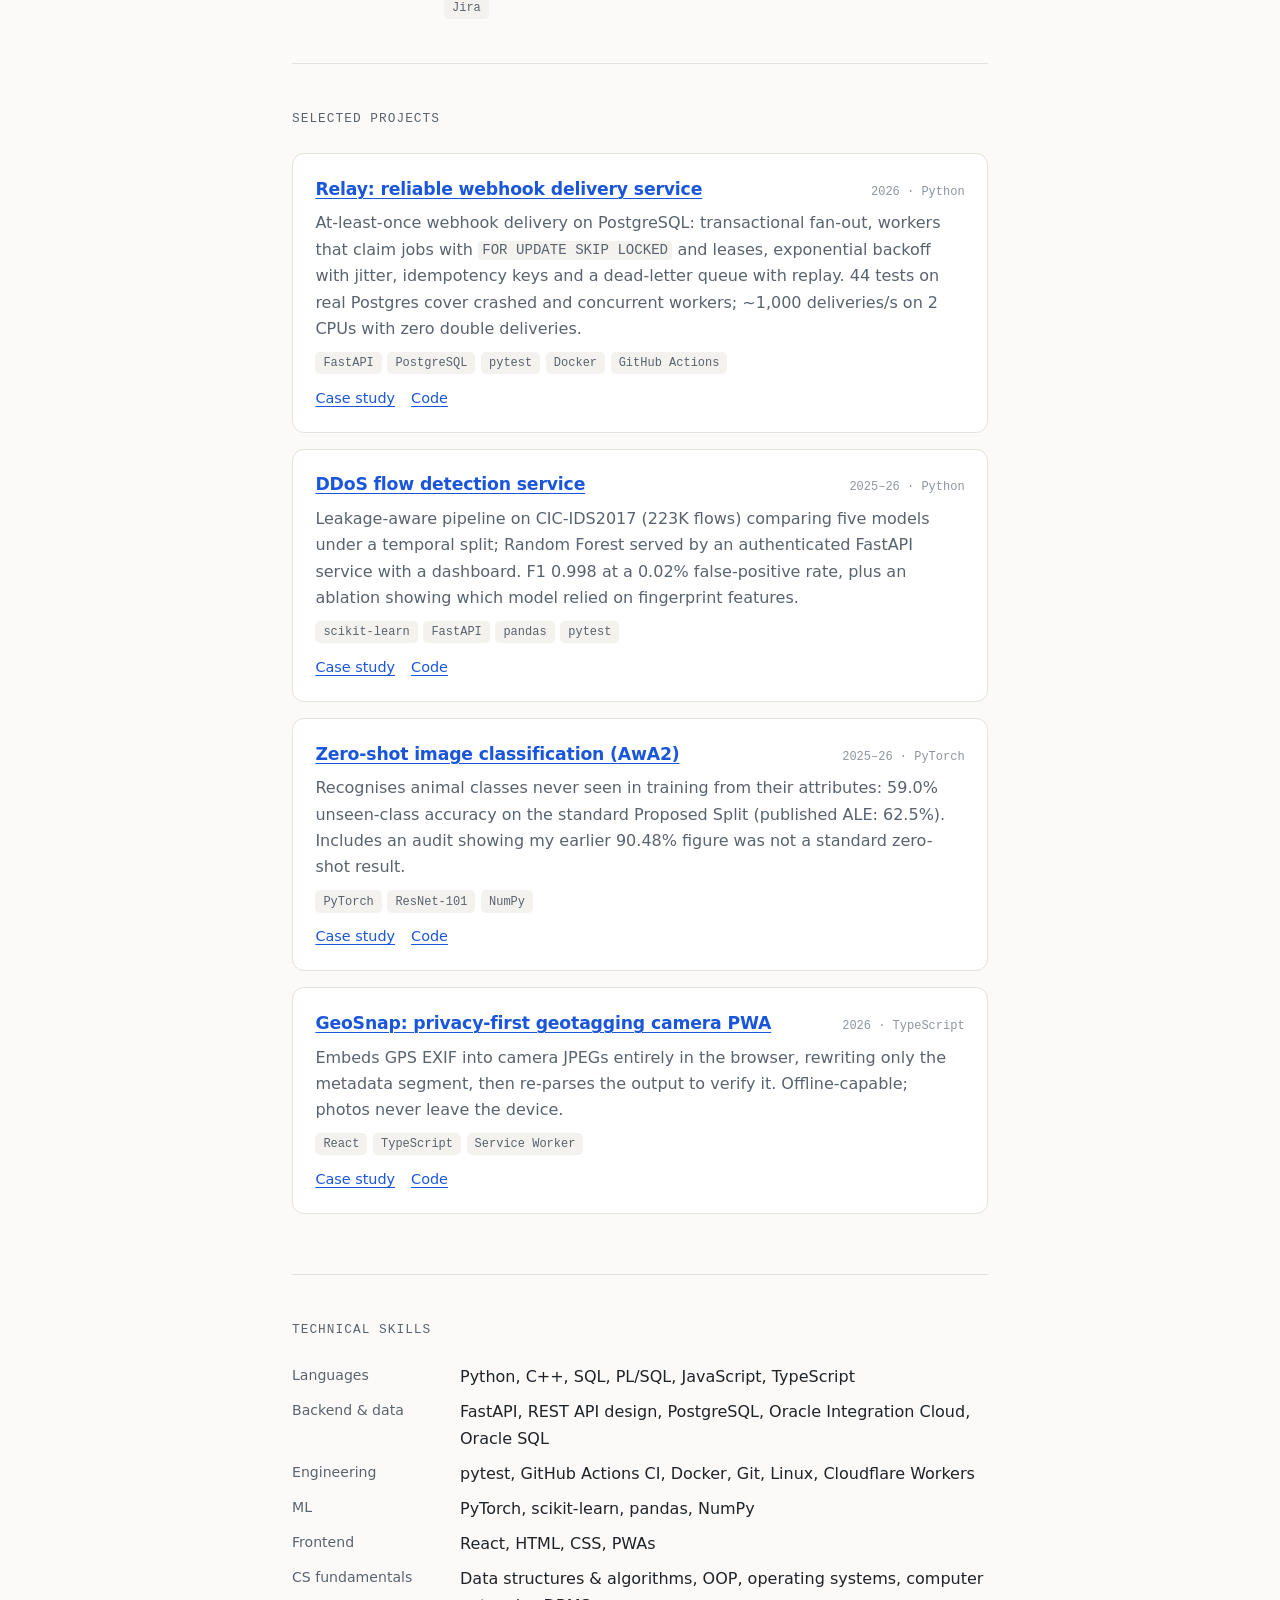
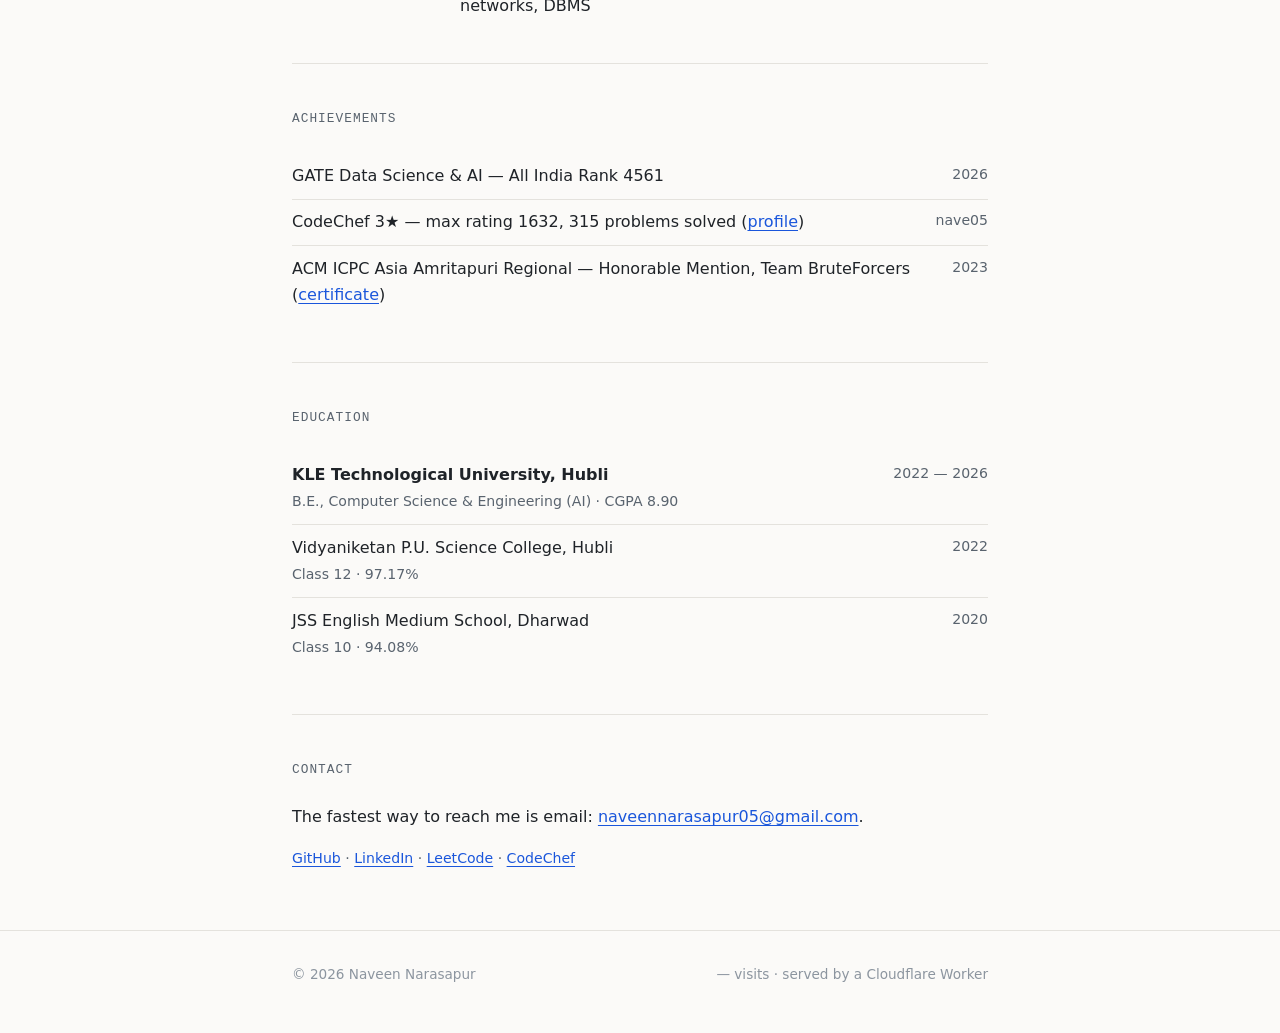
==== commit c7fb4004: "Redesign portfolio: case studies for webhook-relay, DDoS and zero-shot projects, updated backend res" ====
--- a/index.html
+++ b/index.html
@@ -1,721 +1,170 @@
-<!DOCTYPE html>
-<html lang="en" data-theme="light">
+<!doctype html>
+<html lang="en">
 <head>
-<meta charset="UTF-8">
-<meta name="viewport" content="width=device-width, initial-scale=1.0">
-<title>Naveen Narasapur</title>
-<meta name="description" content="Naveen Nagesh Narasapur — Computer Science (AI) undergraduate. SQL, OIC integrations, unsupervised learning for DDoS detection, zero-shot image classification.">
-<link rel="preconnect" href="https://fonts.googleapis.com">
-<link rel="preconnect" href="https://fonts.gstatic.com" crossorigin>
-<link href="https://fonts.googleapis.com/css2?family=JetBrains+Mono:wght@400;500;700&family=Inter:wght@400;500;600;700;800&display=swap" rel="stylesheet">
-<script>
-  // Starts in light theme (set via data-theme="light" on <html>). Theme choice is
-  // per-session only (no localStorage); the toggle button switches to dark manually.
+<meta charset="utf-8">
+<meta name="viewport" content="width=device-width, initial-scale=1">
+<title>Naveen Narasapur — Software Engineer (Backend &amp; Cloud Integration)</title>
+<meta name="description" content="Naveen Narasapur, backend-focused software engineer. Analyst at KPMG Global Services; builds tested Python/FastAPI and PostgreSQL services. CS (AI) graduate, KLE Tech, 8.90 CGPA; CodeChef 3-star.">
+<link rel="canonical" href="https://naveen-narasapur.in/">
+<meta name="theme-color" content="#fbfaf8">
+<meta property="og:type" content="profile">
+<meta property="og:title" content="Naveen Narasapur — Software Engineer">
+<meta property="og:description" content="Backend &amp; cloud integration engineer. Projects in PWAs, serverless, and applied ML.">
+<meta property="og:url" content="https://naveen-narasapur.in/">
+<meta property="og:image" content="https://naveen-narasapur.in/assets/og.png">
+<meta name="twitter:card" content="summary_large_image">
+<link rel="icon" href="/assets/favicon.svg" type="image/svg+xml">
+<link rel="stylesheet" href="/assets/style.css">
+<script type="application/ld+json">
+{"@context":"https://schema.org","@type":"Person","name":"Naveen Nagesh Narasapur","url":"https://naveen-narasapur.in/",
+"jobTitle":"Analyst, Advisory","worksFor":{"@type":"Organization","name":"KPMG Global Services"},
+"alumniOf":{"@type":"CollegeOrUniversity","name":"KLE Technological University"},
+"email":"mailto:naveennarasapur05@gmail.com",
+"sameAs":["https://github.com/NaveenNarasapur","https://www.linkedin.com/in/naveen-narasapur-936226256","https://www.codechef.com/users/nave05"]}
 </script>
-<style>
-  :root{
-    --bg: #05080d;
-    --vignette-hi: #000205;
-    --vignette-lo: #171f2b;
-    --bg-elev: #171f2b;
-    --surface: #0d131d;
-    --border: #2b3441;
-    --cyan: #7989c0;
-    --cyan-dim: #232640;
-    --cyan-rgb: 121,137,192;
-    --amber: #5e9df8;
-    --amber-dim: #222e4f;
-    --text: #a8acb1;
-    --heading: #e3e6e8;
-    --muted: #a8acb1;
-    --muted-2: #575d61;
-    --shadow: rgba(227,230,232,0.12);
-    --grid-line: rgba(121,137,192,0.05);
-    --nav-bg: rgba(5,8,13,0.88);
-    --success: #5e9df8;
-    --success-dim: rgba(94,157,248,0.4);
-    --danger-dim: rgba(94,157,248,0.3);
-    --green-rgb: 63,185,80;
-    --mono: 'JetBrains Mono', ui-monospace, monospace;
-    --sans: 'Inter', -apple-system, sans-serif;
-    --serif: 'Inter', -apple-system, sans-serif;
-  }
-  html[data-theme="light"]{
-    --bg: #faf7f2;
-    --vignette-hi: #fffdfa;
-    --vignette-lo: #e8e0d4;
-    --bg-elev: #e8e0d4;
-    --surface: #f2ece2;
-    --border: #d4cbbe;
-    --cyan: #86763f;
-    --cyan-dim: #dcd9bf;
-    --cyan-rgb: 134,118,63;
-    --amber: #a16207;
-    --amber-dim: #ddd1b0;
-    --text: #57534e;
-    --heading: #1c1917;
-    --muted: #57534e;
-    --muted-2: #a8a29e;
-    --shadow: rgba(28,25,23,0.12);
-    --grid-line: rgba(134,118,63,0.05);
-    --nav-bg: rgba(250,247,242,0.88);
-    --success: #a16207;
-    --success-dim: rgba(161,98,7,0.4);
-    --danger-dim: rgba(161,98,7,0.3);
-    --green-rgb: 26,127,55;
-  }
-  /* badge/pulse "available" and "in progress" indicators are always true green, in both themes */
-  *{margin:0;padding:0;box-sizing:border-box;}
-  html{scroll-behavior:smooth;}
-  body{
-    background:var(--bg);
-    background-image:radial-gradient(ellipse 160% 140% at 50% 40%, var(--vignette-hi) 0%, var(--bg) 45%, var(--vignette-lo) 100%);
-    background-attachment:fixed;
-    background-size:100% 100vh;
-    color:var(--text);
-    font-family:var(--sans);
-    line-height:1.6;
-    overflow-x:hidden;
-    transition:background-color .35s ease, color .35s ease;
-  }
-  body::before{
-    content:"";
-    position:fixed; inset:0;
-    background-image:
-      linear-gradient(var(--grid-line) 1px, transparent 1px),
-      linear-gradient(90deg, var(--grid-line) 1px, transparent 1px);
-    background-size:42px 42px;
-    pointer-events:none;
-    z-index:0;
-    mask-image: radial-gradient(ellipse 80% 60% at 50% 0%, black, transparent 75%);
-    transition:background-image .35s ease;
-  }
-  a{color:inherit;text-decoration:none;}
-  .wrap{max-width:960px;margin:0 auto;padding:0 28px;position:relative;z-index:1;}
-  code, .mono{font-family:var(--mono);}
-
-  /* NAV */
-  nav{
-    position:sticky; top:0; z-index:50;
-    background:var(--nav-bg);
-    backdrop-filter:blur(10px);
-    border-bottom:1px solid var(--border);
-  }
-  nav .wrap{display:flex;align-items:center;justify-content:space-between;height:60px;}
-  .brand{font-family:var(--serif);font-weight:700;font-size:19px;color:var(--cyan);letter-spacing:0.5px;}
-  .brand .dot{color:var(--amber);}
-  .navlinks{display:flex;gap:28px;font-family:var(--mono);font-size:13px;color:var(--muted);}
-  .navlinks a{position:relative;padding:4px 0;transition:color .2s;}
-  .navlinks a:hover, .navlinks a:focus-visible{color:var(--cyan);outline:none;}
-  .navlinks a::before{content:"";position:absolute;left:0;bottom:-2px;width:0;height:1px;background:var(--cyan);transition:width .2s;}
-  .navlinks a:hover::before{width:100%;}
-  .nav-cta{font-family:var(--mono);font-size:12px;border:1px solid var(--cyan-dim);color:var(--cyan);padding:7px 14px;border-radius:3px;transition:.2s;}
-  .nav-cta:hover{background:var(--cyan);color:var(--bg);}
-
-  /* HERO / TERMINAL */
-  header.hero{padding:90px 0 60px;}
-  .term{
-    background:var(--bg-elev);
-    border:1px solid var(--border);
-    border-radius:8px;
-    max-width:620px;
-    overflow:hidden;
-    box-shadow:0 20px 60px -20px var(--shadow);
-  }
-  .term-bar{
-    display:flex;align-items:center;gap:6px;
-    padding:10px 14px;
-    background:#0c121c;
-    border-bottom:1px solid var(--border);
-  }
-  .term-bar span{width:10px;height:10px;border-radius:50%;background:var(--border);}
-  .term-bar .id{margin-left:8px;font-family:var(--mono);font-size:11px;color:var(--muted-2);}
-  .term-body{padding:18px 20px;font-family:var(--mono);font-size:13px;color:var(--muted);min-height:150px;}
-  .term-body .ln{margin-bottom:6px;white-space:pre-wrap;}
-  .term-body .prompt{color:var(--amber);}
-  .term-body .ok{color:var(--success);}
-  .term-body .cursor{display:inline-block;width:7px;height:14px;background:var(--cyan);margin-left:2px;vertical-align:middle;animation:blink 1s step-end infinite;}
-  @keyframes blink{50%{opacity:0;}}
-
-  .hero-main{margin-top:44px;}
-  .eyebrow{font-family:var(--mono);font-size:12px;color:var(--cyan);letter-spacing:1.5px;text-transform:uppercase;margin-bottom:14px;}
-  .avail-badge{
-    display:inline-flex;align-items:center;gap:9px;
-    font-family:var(--mono);font-size:12px;font-weight:600;
-    color:rgba(var(--green-rgb),1);letter-spacing:1px;text-transform:uppercase;
-    background:rgba(var(--green-rgb),0.1);
-    padding:8px 16px;border-radius:999px;margin-bottom:22px;
-  }
-  .avail-badge .pulse{width:8px;height:8px;border-radius:50%;background:rgba(var(--green-rgb),1);flex-shrink:0;animation:pulseGreen 1.6s infinite;}
-  h1{font-family:var(--serif);font-size:clamp(38px,6vw,60px);font-weight:700;letter-spacing:-0.5px;line-height:1.08;color:var(--heading);}
-  h1 .accent{color:var(--cyan);}
-  .tagline{margin-top:18px;font-size:17px;color:var(--muted);max-width:600px;}
-  .tagline b{color:var(--heading);font-weight:600;}
-  .hero-cta{margin-top:30px;display:flex;gap:14px;flex-wrap:wrap;}
-  .btn{
-    font-family:var(--mono);font-size:13px;padding:12px 20px;border-radius:4px;
-    display:inline-flex;align-items:center;gap:8px;transition:.2s;
-  }
-  .btn-primary{background:var(--cyan);color:#211c0c;font-weight:600;}
-  .btn-primary:hover{background:var(--amber);}
-  .btn-ghost{border:1px solid var(--border);color:var(--heading);}
-  .btn-ghost:hover{border-color:var(--cyan-dim);color:var(--cyan);}
-
-  /* STAT STRIP */
-  .stats{
-    margin-top:56px;
-    display:grid;grid-template-columns:repeat(4,1fr);
-    border:1px solid var(--border);border-radius:8px;overflow:hidden;
-  }
-  .stat{padding:20px 16px;text-align:center;border-right:1px solid var(--border);background:var(--bg-elev);}
-  .stat:last-child{border-right:none;}
-  .stat .num{font-family:var(--mono);font-weight:700;font-size:22px;color:var(--cyan);}
-  .stat .lbl{font-size:11px;color:var(--muted-2);margin-top:4px;letter-spacing:0.4px;text-transform:uppercase;}
-
-  /* SECTION HEADERS */
-  section{padding:80px 0;position:relative;z-index:1;}
-  .sec-head{display:flex;align-items:baseline;gap:12px;margin-bottom:40px;}
-  .sec-num{font-family:var(--mono);color:var(--muted-2);font-size:14px;}
-  .sec-title{font-family:var(--serif);font-size:30px;font-weight:700;color:var(--heading);letter-spacing:-0.2px;}
-  .sec-title::after{content:"";display:block;width:34px;height:2px;background:var(--cyan);margin-top:10px;}
-
-  /* PACKET DIVIDER (signature element) */
-  .packet-divider{
-    position:relative;height:34px;margin:0 auto;max-width:960px;
-    display:flex;align-items:center;padding:0 28px;
-  }
-  .packet-divider svg{width:100%;height:100%;overflow:visible;}
-  .packet-line{stroke:var(--border);stroke-width:1;stroke-dasharray:4 6;}
-  .packet-dot{fill:var(--cyan);filter:drop-shadow(0 0 4px rgba(var(--cyan-rgb),0.8));}
-
-  /* ABOUT */
-  .about-body{color:var(--muted);font-size:15.5px;max-width:700px;}
-  .about-body p{margin-bottom:16px;}
-  .about-body b{color:var(--heading);}
-
-  /* SKILLS */
-  .skill-grid{display:grid;grid-template-columns:repeat(auto-fit,minmax(220px,1fr));gap:18px;}
-  .skill-card{background:var(--surface);border:1px solid var(--border);border-radius:8px;padding:20px;}
-  .skill-card .cat{font-family:var(--mono);font-size:11px;color:var(--amber);text-transform:uppercase;letter-spacing:1px;margin-bottom:12px;}
-  .chip-row{display:flex;flex-wrap:wrap;gap:8px;}
-  .chip{
-    font-family:var(--mono);font-size:12.5px;color:var(--text);
-    background:var(--bg-elev);border:1px solid var(--border);
-    padding:5px 10px;border-radius:4px;transition:.2s;
-  }
-  .skill-card:hover .chip{border-color:var(--cyan-dim);}
-
-  /* EXPERIENCE */
-  .exp-stack{display:flex;flex-direction:column;gap:20px;}
-  .exp-card{
-    background:var(--surface);border:1px solid var(--border);border-radius:8px;
-    padding:26px 28px;position:relative;
-  }
-  .exp-placeholder{color:var(--muted-2);font-style:italic;}
-  .exp-placeholder::before{color:var(--muted-2)!important;}
-  .exp-top{display:flex;justify-content:space-between;flex-wrap:wrap;gap:8px;margin-bottom:14px;}
-  .exp-role{font-family:var(--serif);font-size:21px;font-weight:700;color:var(--heading);}
-  .exp-org{color:var(--cyan);font-weight:600;font-size:15px;}
-  .exp-date{font-family:var(--mono);font-size:14px;font-weight:700;color:var(--heading);white-space:nowrap;}
-  .exp-list{list-style:none;color:var(--muted);font-size:14.5px;}
-  .exp-list li{padding-left:20px;position:relative;margin-bottom:8px;}
-  .exp-list li::before{content:"›";position:absolute;left:0;color:var(--amber);font-weight:700;}
-  .status-pill{
-    display:inline-flex;align-items:center;gap:6px;
-    font-family:var(--mono);font-size:11px;color:rgba(var(--green-rgb),1);
-    margin-top:14px;
-  }
-  .status-pill .pulse{width:7px;height:7px;border-radius:50%;background:rgba(var(--green-rgb),1);animation:pulseGreen 1.6s infinite;}
-  @keyframes pulseGreen{0%{box-shadow:0 0 0 0 rgba(var(--green-rgb),0.5);}70%{box-shadow:0 0 0 7px rgba(var(--green-rgb),0);}100%{box-shadow:0 0 0 0 rgba(var(--green-rgb),0);}}
-
-  /* PROJECTS */
-  .proj-grid{display:grid;grid-template-columns:repeat(auto-fit,minmax(300px,1fr));gap:22px;}
-  .proj-card{
-    background:var(--surface);border:1px solid var(--border);border-radius:8px;
-    padding:26px;display:flex;flex-direction:column;transition:.25s;
-  }
-  .proj-card:hover{transform:translateY(-3px);border-color:var(--cyan-dim);box-shadow:0 16px 40px -18px rgba(var(--cyan-rgb),0.25);}
-  .proj-card-header{display:flex;justify-content:flex-end;margin-bottom:-6px;}
-  .proj-arrow{font-family:var(--mono);color:var(--muted-2);font-size:15px;transition:.2s;}
-  .proj-card:hover .proj-arrow{color:var(--cyan);transform:translate(2px,-2px);}
-  .proj-tag{font-family:var(--mono);font-size:10.5px;color:var(--amber);text-transform:uppercase;letter-spacing:1px;margin-bottom:10px;}
-  .proj-title{font-family:var(--serif);font-size:20px;font-weight:700;color:var(--heading);margin-bottom:10px;}
-  .proj-desc{color:var(--muted);font-size:14.5px;flex-grow:1;margin-bottom:16px;}
-  .proj-stack{display:flex;flex-wrap:wrap;gap:7px;}
-  .proj-stack span{font-family:var(--mono);font-size:11px;color:var(--cyan);background:rgba(var(--cyan-rgb),0.08);border:1px solid var(--cyan-dim);padding:3px 9px;border-radius:3px;}
-  .counter{font-family:var(--mono);font-weight:700;color:var(--cyan);transition:.2s;}
-  .counter.updated{color:var(--amber);}
-
-  /* ACHIEVEMENTS */
-  .ach-grid{display:grid;grid-template-columns:repeat(auto-fit,minmax(260px,1fr));gap:18px;}
-  .ach-card{background:var(--surface);border:1px solid var(--border);border-radius:8px;padding:22px;display:flex;gap:16px;align-items:flex-start;transition:.2s;}
-  a.ach-card:hover{border-color:var(--cyan-dim);transform:translateY(-2px);}
-  .cert-link{
-    display:inline-flex;align-items:center;gap:4px;
-    font-family:var(--mono);font-size:12px;color:var(--cyan);
-    margin-top:10px;border-bottom:1px solid var(--cyan-dim);padding-bottom:1px;
-  }
-  .cert-link:hover{color:var(--amber);border-color:var(--amber);}
-  .ach-icon{font-family:var(--mono);font-size:20px;color:var(--amber);flex-shrink:0;line-height:1;}
-  .ach-title{font-family:var(--serif);font-weight:700;color:var(--heading);font-size:17px;margin-bottom:4px;}
-  .ach-desc{color:var(--muted);font-size:13.5px;}
-
-  /* EDUCATION */
-  .edu-list{border-left:2px solid var(--border);padding-left:26px;margin-left:6px;}
-  .edu-item{position:relative;padding-bottom:32px;}
-  .edu-item:last-child{padding-bottom:0;}
-  .edu-item::before{
-    content:"";position:absolute;left:-32px;top:4px;
-    width:11px;height:11px;border-radius:50%;
-    background:var(--bg);border:2px solid var(--cyan);
-  }
-  .edu-date{font-family:var(--mono);font-size:15px;font-weight:700;color:var(--heading);}
-  .edu-school{font-family:var(--serif);font-weight:700;color:var(--heading);font-size:19px;margin:4px 0 2px;}
-  .edu-detail{color:var(--muted);font-size:14px;}
-
-  /* CONTACT */
-  .contact-box{
-    background:var(--bg-elev);border:1px solid var(--border);border-radius:10px;
-    padding:48px;text-align:center;
-  }
-  .contact-box p{color:var(--muted);max-width:480px;margin:14px auto 28px;font-size:15px;}
-  .contact-links{display:flex;justify-content:center;gap:16px;flex-wrap:wrap;}
-
-  footer{padding:32px 0;text-align:center;font-family:var(--mono);font-size:12px;color:var(--muted-2);border-top:1px solid var(--border);}
-  footer a:hover{color:var(--cyan);}
-
-  @media (max-width:640px){
-    .navlinks{display:none;}
-    .stats{grid-template-columns:repeat(2,1fr);}
-    .stat:nth-child(2){border-right:none;}
-    .stat{border-bottom:1px solid var(--border);}
-    .contact-box{padding:32px 20px;}
-  }
-  /* THEME TOGGLE */
-  .theme-toggle{
-    width:34px;height:34px;border-radius:6px;
-    border:1px solid var(--border);background:transparent;
-    color:var(--muted);display:flex;align-items:center;justify-content:center;
-    cursor:pointer;transition:.2s;margin-left:18px;flex-shrink:0;
-  }
-  .theme-toggle:hover{border-color:var(--cyan-dim);color:var(--cyan);}
-  .theme-toggle svg{width:16px;height:16px;}
-  .theme-toggle .icon-moon{display:none;}
-  html[data-theme="light"] .theme-toggle .icon-sun{display:none;}
-  html[data-theme="light"] .theme-toggle .icon-moon{display:block;}
-
-  /* BOOT LOADER — follows the active theme (light by default) */
-  #loader{
-    position:fixed;inset:0;z-index:999;
-    background:var(--bg);
-    display:flex;align-items:center;justify-content:center;
-    transition:opacity .5s ease, visibility .5s ease;
-  }
-  #loader.done{opacity:0;visibility:hidden;pointer-events:none;}
-  .loader-win{
-    width:min(90vw,460px);
-    background:var(--surface);border:1px solid var(--border);border-radius:8px;
-    overflow:hidden;box-shadow:0 30px 80px -20px var(--shadow);
-  }
-  .loader-bar{display:flex;align-items:center;gap:6px;padding:10px 14px;background:var(--bg-elev);border-bottom:1px solid var(--border);}
-  .loader-bar span{width:10px;height:10px;border-radius:50%;}
-  .loader-bar span:nth-child(1){background:#ff5f57;}
-  .loader-bar span:nth-child(2){background:#ffbd2e;}
-  .loader-bar span:nth-child(3){background:#28c840;}
-  .loader-bar .lt{margin-left:8px;font-family:var(--mono);font-size:11px;color:var(--muted-2);}
-  .loader-body{padding:20px 22px;font-family:var(--mono);font-size:13px;min-height:150px;}
-  .loader-body .ll{opacity:0;transform:translateY(3px);animation:llIn .35s forwards;margin-bottom:8px;color:var(--muted);}
-  .loader-body .ll .lp{color:var(--cyan);}
-  .loader-body .ll .lo{color:#e3b341;}
-  .loader-body .ll .lk{color:var(--success);}
-  .loader-body .ll .lw{color:var(--heading);}
-  .loader-body .ll.l1{animation-delay:.1s;}
-  .loader-body .ll.l2{animation-delay:.6s;}
-  .loader-body .ll.l3{animation-delay:1.1s;}
-  .loader-body .ll.l4{animation-delay:1.6s;}
-  .loader-body .ll.l5{animation-delay:2.1s;}
-  .loader-body .ll.l6{animation-delay:2.6s;}
-  @keyframes llIn{to{opacity:1;transform:none;}}
-  .loader-body .lcursor{display:inline-block;width:7px;height:13px;background:var(--cyan);margin-left:2px;vertical-align:middle;opacity:0;animation:llIn .3s forwards 3s, blink 1s step-end infinite 3s;}
-  @media (prefers-reduced-motion:reduce){
-    *{animation:none!important;transition:none!important;}
-    #loader{display:none;}
-  }
-</style>
 </head>
 <body>
+<a class="skip" href="#main">Skip to content</a>
+<header class="site"><div class="wrap">
+  <a class="brand" href="/">Naveen Narasapur</a>
+  <nav aria-label="Primary"><ul>
+    <li><a href="#experience">Experience</a></li>
+    <li><a href="#projects">Projects</a></li>
+    <li class="opt"><a href="#skills">Skills</a></li>
+    <li><a href="/resume.pdf">Resume</a></li>
+  </ul></nav>
+</div></header>
 
-<div id="loader">
-  <div class="loader-win">
-    <div class="loader-bar"><span></span><span></span><span></span><div class="lt">naveen: ~</div></div>
-    <div class="loader-body">
-      <p class="ll l1"><span class="lp">$</span> ssh naveen@portfolio</p>
-      <p class="ll l2"><span class="lo">›</span> Establishing secure connection…</p>
-      <p class="ll l3"><span class="lk">✓</span> Authenticated as <span class="lw">Naveen</span></p>
-      <p class="ll l4"><span class="lp">$</span> load-portfolio --mode=production</p>
-      <p class="ll l5"><span class="lo">›</span> Compiling projects &amp; experience…</p>
-      <p class="ll l6"><span class="lk">✓</span> Ready. <span class="lw">Welcome.</span><span class="lcursor"></span></p>
+<main id="main">
+<div class="wrap">
+  <section class="hero" style="border-top:0">
+    <p class="eyebrow"><span class="dot" aria-hidden="true"></span> India · open to software engineering roles</p>
+    <h1>Naveen Narasapur</h1>
+    <p class="headline">Software engineer: backend integrations, SQL and cloud systems.</p>
+    <p class="lede">I build backend systems end to end and test them properly: a webhook delivery service on PostgreSQL with retries, idempotency and a dead-letter queue, an ML detection service behind a FastAPI API, and a zero-shot vision model evaluated to the standard protocol. By day I am an Analyst at KPMG Global Services, working on SQL, PL/SQL and integration flows. CS (AI) graduate with a competitive-programming background.</p>
+    <div class="actions">
+      <a class="btn primary" href="/resume.pdf">View résumé</a>
+      <a class="btn" href="https://github.com/NaveenNarasapur" rel="me">GitHub</a>
+      <a class="btn" href="https://www.linkedin.com/in/naveen-narasapur-936226256" rel="me">LinkedIn</a>
+      <a class="btn" href="mailto:naveennarasapur05@gmail.com">Email</a>
     </div>
-  </div>
-</div>
+    <div class="facts" role="list">
+      <div role="listitem"><b>KPMG GS</b><span>Analyst, full-time</span></div>
+      <div role="listitem"><b>8.90 CGPA</b><span>B.E. CSE (AI), KLE Tech</span></div>
+      <div role="listitem"><b>CodeChef 3★</b><span>Max 1632 · 315 solved</span></div>
+      <div role="listitem"><b>AIR 4561</b><span>GATE DA 2026</span></div>
+    </div>
+  </section>
 
+  <section id="about" aria-labelledby="about-h">
+    <h2 id="about-h">About</h2>
+    <p>I studied Computer Science and Engineering (Artificial Intelligence) at KLE Technological University, Hubli (2022–2026), graduating with an 8.90 CGPA. After a six-month internship at KPMG Global Services I joined the Oracle practice full-time in September 2026, where I work with SQL, PL/SQL and Oracle Integration Cloud on enterprise HCM integrations.</p>
+    <p>The work I want to grow into is backend and platform engineering: services, data paths and the infrastructure under them. My side projects are where I practise that: small scope, but deployed, documented and tested.</p>
+  </section>
 
-
-<nav>
-  <div class="wrap">
-    <div class="brand">NNN</div>
-    <div class="navlinks">
-      <a href="#experience">Experience</a>
-      <a href="#skills">Skills</a>
-      <a href="#projects">Projects</a>
-      <a href="#education">Education</a>
-    </div>
-    <a class="nav-cta" href="Documents\Naveen_Narasapur_Resume_Updated.pdf" target="_blank" rel="noopener">resume.pdf</a>
-    <button class="theme-toggle" id="themeToggle" aria-label="Toggle light/dark mode" type="button">
-      <svg class="icon-sun" viewBox="0 0 24 24" fill="none" stroke="currentColor" stroke-width="2" stroke-linecap="round" stroke-linejoin="round"><circle cx="12" cy="12" r="5"/><line x1="12" y1="1" x2="12" y2="3"/><line x1="12" y1="21" x2="12" y2="23"/><line x1="4.22" y1="4.22" x2="5.64" y2="5.64"/><line x1="18.36" y1="18.36" x2="19.78" y2="19.78"/><line x1="1" y1="12" x2="3" y2="12"/><line x1="21" y1="12" x2="23" y2="12"/><line x1="4.22" y1="19.78" x2="5.64" y2="18.36"/><line x1="18.36" y1="5.64" x2="19.78" y2="4.22"/></svg>
-      <svg class="icon-moon" viewBox="0 0 24 24" fill="none" stroke="currentColor" stroke-width="2" stroke-linecap="round" stroke-linejoin="round"><path d="M21 12.79A9 9 0 1 1 11.21 3 7 7 0 0 0 21 12.79z"/></svg>
-    </button>
-  </div>
-</nav>
-
-<header class="hero">
-  <div class="wrap">
-    <div class="hero-main" style="margin-top:0;">
-      <div class="avail-badge"><span class="pulse"></span>Available for opportunities</div>
-      <h1>Naveen Nagesh<br><span class="accent">Narasapur</span></h1>
-      <p class="tagline">I'm a Computer Science graduate interested in building reliable, scalable software and intelligent systems. My primary interests are backend engineering, system design, APIs, data-intensive applications, and AI/ML. I enjoy understanding how systems work under the hood and turning complex problems into practical software solutions.</p>
-    </div>
-  </div>
-</header>
-
-<div class="packet-divider" aria-hidden="true">
-  <svg preserveAspectRatio="none"><line x1="0" y1="17" x2="100%" y2="17" class="packet-line"/></svg>
-</div>
-
-<section id="experience">
-  <div class="wrap">
-    <div class="sec-head"><span class="sec-num">01.</span><h2 class="sec-title">Work Experience</h2></div>
-    <div class="exp-stack">
-      <!-- <div class="exp-card">
-        <div class="exp-top">
-          <div><div class="exp-role">Analyst</div><div class="exp-org">KPMG Global Services</div></div>
-          <div class="exp-date">Sep 2026 — Present</div>
-        </div>
-        <ul class="exp-list">
-          <li>
-
-          </li>
-         
-        </ul>
-        <div class="status-pill" style="margin-top: 3rem;">
-  <span class="pulse"></span> in progress
-</div> -->
-      </div>
-      <div class="exp-card">
-        <div class="exp-top">
-          <div><div class="exp-role">Intern</div><div class="exp-org">KPMG Global Services</div></div>
-          <div class="exp-date">Jan 2026 — Jul 2026</div>
-        </div>
-        <ul class="exp-list">
-       <li>Completed structured soft-skills training covering professional communication, teamwork, and corporate etiquette.</li>
-        <li>Worked with SQL and PL/SQL, writing queries, joins, and stored procedures against real datasets.</li>
-        <li>Gained hands-on experience with Oracle Integration Cloud (OIC), including integrations, adapters, and workflow design.</li>
-        <li>Built real-time OIC integrations to handle data flow between different systems.</li>
-
+  <section id="experience" aria-labelledby="exp-h">
+    <h2 id="exp-h">Experience</h2>
+    <div class="role">
+      <div class="when">Sep 2026 — now</div>
+      <div>
+        <h3>Analyst, Advisory</h3>
+        <p class="org">KPMG Global Services</p>
+        <ul class="tight">
+          <li>Converted from intern to full-time on the Oracle practice; build and support integrations between Oracle HCM Cloud and connected systems using Oracle Integration Cloud (OIC).</li>
+          <li>Write SQL and PL/SQL for data extraction, validation and transformation behind those integrations.</li>
         </ul>
       </div>
     </div>
-  </div>
-</section>
-
-<div class="packet-divider" aria-hidden="true">
-  <svg preserveAspectRatio="none"><line x1="0" y1="17" x2="100%" y2="17" class="packet-line"/></svg>
-</div>
-
-<section id="skills">
-  <div class="wrap">
-    <div class="sec-head"><span class="sec-num">02.</span><h2 class="sec-title">Technical Skills</h2></div>
-    <div class="skill-grid">
-      <div class="skill-card">
-        <div class="cat">Programming</div>
-        <div class="chip-row"><span class="chip">C</span><span class="chip">C++</span><span class="chip">Python</span><span class="chip">Data Structures</span><span class="chip">Algorithms</span><span class="chip">OOP</span></div>
-      </div>
-      <div class="skill-card">
-        <div class="cat">Databases</div>
-        <div class="chip-row"><span class="chip">MySQL</span><span class="chip">PostgreSQL</span><span class="chip">MongoDB</span></div>
-      </div>
-      <div class="skill-card">
-        <div class="cat">Web Development</div>
-        <div class="chip-row"><span class="chip">HTML</span><span class="chip">CSS</span><span class="chip">JavaScript</span><span class="chip">React</span><span class="chip">Node.js</span></div>
-      </div>
-      <div class="skill-card">
-        <div class="cat">DevOps &amp; Infrastructure</div>
-        <div class="chip-row"><span class="chip">Docker</span><span class="chip">Kubernetes</span><span class="chip">CI/CD</span></div>
-      </div>
-      <div class="skill-card">
-        <div class="cat">Networking &amp; Systems</div>
-        <div class="chip-row"><span class="chip">TCP/IP</span><span class="chip">HTTP</span><span class="chip">Linux</span><span class="chip">OSI Model</span><span class="chip">Mininet</span><span class="chip">CICFlowMeter</span></div>
-      </div>
-      <div class="skill-card">
-        <div class="cat">Tools &amp; Collaboration</div>
-        <div class="chip-row"><span class="chip">Git</span><span class="chip">GitHub</span><span class="chip">Jira</span><span class="chip">Confluence</span><span class="chip">VS Code</span><span class="chip">Jupyter Notebook</span></div>
-      </div>
-      <div class="skill-card">
-        <div class="cat">AI &amp; Machine Learning</div>
-        <div class="chip-row"><span class="chip">Regression</span><span class="chip">Classification</span><span class="chip">Clustering</span><span class="chip">Reinforcement Learning</span><span class="chip">Retrieval-Augmented Generation (RAG)</span><span class="chip">Fine-tuning</span></div>
+    <div class="role">
+      <div class="when">Jan — Jul 2026</div>
+      <div>
+        <h3>Intern</h3>
+        <p class="org">KPMG Global Services · Oracle Practice</p>
+        <ul class="tight">
+          <li>Built real-time OIC integrations that move data between systems using adapters, mappings and orchestrated workflows.</li>
+          <li>Wrote SQL and PL/SQL (joins, stored procedures) against real datasets; worked within Jira and Confluence delivery processes.</li>
+        </ul>
+        <ul class="tags" aria-label="Technologies"><li>Oracle Integration Cloud</li><li>Oracle HCM</li><li>SQL</li><li>PL/SQL</li><li>OIC adapters</li><li>Jira</li></ul>
       </div>
     </div>
-  </div>
-</section>
+  </section>
 
-<div class="packet-divider" aria-hidden="true">
-  <svg preserveAspectRatio="none"><line x1="0" y1="17" x2="100%" y2="17" class="packet-line"/></svg>
+  <section id="projects" aria-labelledby="proj-h">
+    <h2 id="proj-h">Selected projects</h2>
+
+    <article class="project">
+      <header><h3><a href="/projects/webhook-relay.html">Relay: reliable webhook delivery service</a></h3><span class="kind">2026 · Python</span></header>
+      <p>At-least-once webhook delivery on PostgreSQL: transactional fan-out, workers that claim jobs with <code>FOR UPDATE SKIP LOCKED</code> and leases, exponential backoff with jitter, idempotency keys and a dead-letter queue with replay. 44 tests on real Postgres cover crashed and concurrent workers; ~1,000 deliveries/s on 2 CPUs with zero double deliveries.</p>
+      <ul class="tags"><li>FastAPI</li><li>PostgreSQL</li><li>pytest</li><li>Docker</li><li>GitHub Actions</li></ul>
+      <div class="links"><a href="/projects/webhook-relay.html">Case study</a><a href="https://github.com/NaveenNarasapur/webhook-relay">Code</a></div>
+    </article>
+
+    <article class="project">
+      <header><h3><a href="/projects/ddos-detection.html">DDoS flow detection service</a></h3><span class="kind">2025–26 · Python</span></header>
+      <p>Leakage-aware pipeline on CIC-IDS2017 (223K flows) comparing five models under a temporal split; Random Forest served by an authenticated FastAPI service with a dashboard. F1 0.998 at a 0.02% false-positive rate, plus an ablation showing which model relied on fingerprint features.</p>
+      <ul class="tags"><li>scikit-learn</li><li>FastAPI</li><li>pandas</li><li>pytest</li></ul>
+      <div class="links"><a href="/projects/ddos-detection.html">Case study</a><a href="https://github.com/NaveenNarasapur/ddos-detection">Code</a></div>
+    </article>
+
+    <article class="project">
+      <header><h3><a href="/projects/zero-shot.html">Zero-shot image classification (AwA2)</a></h3><span class="kind">2025–26 · PyTorch</span></header>
+      <p>Recognises animal classes never seen in training from their attributes: 59.0% unseen-class accuracy on the standard Proposed Split (published ALE: 62.5%). Includes an audit showing my earlier 90.48% figure was not a standard zero-shot result.</p>
+      <ul class="tags"><li>PyTorch</li><li>ResNet-101</li><li>NumPy</li></ul>
+      <div class="links"><a href="/projects/zero-shot.html">Case study</a><a href="https://github.com/NaveenNarasapur/zero-shot-awa2">Code</a></div>
+    </article>
+
+    <article class="project">
+      <header><h3><a href="/projects/geosnap.html">GeoSnap: privacy-first geotagging camera PWA</a></h3><span class="kind">2026 · TypeScript</span></header>
+      <p>Embeds GPS EXIF into camera JPEGs entirely in the browser, rewriting only the metadata segment, then re-parses the output to verify it. Offline-capable; photos never leave the device.</p>
+      <ul class="tags"><li>React</li><li>TypeScript</li><li>Service Worker</li></ul>
+      <div class="links"><a href="/projects/geosnap.html">Case study</a><a href="https://github.com/NaveenNarasapur/geosnap">Code</a></div>
+    </article>
+  </section>
+
+  <section id="skills" aria-labelledby="skills-h">
+    <h2 id="skills-h">Technical skills</h2>
+    <dl class="skills">
+      <dt>Languages</dt><dd>Python, C++, SQL, PL/SQL, JavaScript, TypeScript</dd>
+      <dt>Backend &amp; data</dt><dd>FastAPI, REST API design, PostgreSQL, Oracle Integration Cloud, Oracle SQL</dd>
+      <dt>Engineering</dt><dd>pytest, GitHub Actions CI, Docker, Git, Linux, Cloudflare Workers</dd>
+      <dt>ML</dt><dd>PyTorch, scikit-learn, pandas, NumPy</dd>
+      <dt>Frontend</dt><dd>React, HTML, CSS, PWAs</dd>
+      <dt>CS fundamentals</dt><dd>Data structures &amp; algorithms, OOP, operating systems, computer networks, DBMS</dd>
+    </dl>
+  </section>
+
+  <section id="achievements" aria-labelledby="ach-h">
+    <h2 id="ach-h">Achievements</h2>
+    <ul class="rows">
+      <li><span>GATE Data Science &amp; AI — All India Rank 4561</span><span class="r">2026</span></li>
+      <li><span>CodeChef 3★ — max rating 1632, 315 problems solved (<a href="https://www.codechef.com/users/nave05">profile</a>)</span><span class="r">nave05</span></li>
+      <li><span>ACM ICPC Asia Amritapuri Regional — Honorable Mention, Team BruteForcers (<a href="/Documents/icpc-amritapuri-2023.pdf">certificate</a>)</span><span class="r">2023</span></li>
+    </ul>
+  </section>
+
+  <section id="education" aria-labelledby="edu-h">
+    <h2 id="edu-h">Education</h2>
+    <ul class="rows">
+      <li><span><b>KLE Technological University, Hubli</b><br><span class="muted small">B.E., Computer Science &amp; Engineering (AI) · CGPA 8.90</span></span><span class="r">2022 — 2026</span></li>
+      <li><span>Vidyaniketan P.U. Science College, Hubli<br><span class="muted small">Class 12 · 97.17%</span></span><span class="r">2022</span></li>
+      <li><span>JSS English Medium School, Dharwad<br><span class="muted small">Class 10 · 94.08%</span></span><span class="r">2020</span></li>
+    </ul>
+  </section>
+
+  <section id="contact" aria-labelledby="contact-h">
+    <h2 id="contact-h">Contact</h2>
+    <p>The fastest way to reach me is email: <a href="mailto:naveennarasapur05@gmail.com">naveennarasapur05@gmail.com</a>.</p>
+    <p class="muted small"><a href="https://github.com/NaveenNarasapur">GitHub</a> · <a href="https://www.linkedin.com/in/naveen-narasapur-936226256">LinkedIn</a> · <a href="https://leetcode.com/u/nave05/">LeetCode</a> · <a href="https://www.codechef.com/users/nave05">CodeChef</a></p>
+  </section>
 </div>
+</main>
 
-<section id="projects">
-  <div class="wrap">
-    <div class="sec-head"><span class="sec-num">03.</span><h2 class="sec-title">Projects</h2></div>
-    <div class="proj-grid">
-      <div class="proj-card">
-        <div class="proj-tag">Security · Unsupervised ML</div>
-        <div class="proj-title">DDoS Detection &amp; Mitigation</div>
-        <div class="proj-desc">An unsupervised machine learning system that flags DDoS traffic patterns without labeled attack data, paired with a Proof-of-Work challenge layer to throttle and mitigate malicious requests before they reach the server.</div>
-        <div class="proj-stack"><span>Python</span><span>Unsupervised Learning</span><span>Proof of Work</span><span>Network Security</span></div>
-      </div>
-      <div class="proj-card">
-        <div class="proj-tag">Computer Vision · Zero-Shot</div>
-        <div class="proj-title">Zero-Shot Image Classification</div>
-        <div class="proj-desc">A model that recognizes animal categories it was never trained on, using attribute-based semantic mapping layered on top of ResNet feature extraction, evaluated on the AwA2 dataset.</div>
-        <div class="proj-stack"><span>Python</span><span>ResNet</span><span>Zero-Shot Learning</span><span>AwA2 Dataset</span></div>
-      </div>
-      <div class="proj-card" onclick="window.open('https://github.com/NaveenNarasapur/Portfolio','_blank');" role="link" tabindex="0">
-        <div class="proj-card-header"><span class="proj-arrow" aria-hidden="true">↗</span></div>
-        <div class="proj-tag">Web · Personal Site</div>
-        <div class="proj-title">This Portfolio</div>
-        <div class="proj-desc">This site — a terminal-themed personal portfolio built from scratch. No frameworks, no build step. Just HTML, CSS, and vanilla JS, deployed on Cloudflare Workers with Static Assets, straight from GitHub.</div>
-        <div class="proj-stack"><span>HTML</span><span>CSS</span><span>JavaScript</span><span>Cloudflare Workers</span></div>
-      </div>
-      
-
-     <div class="proj-card">
-  <div class="proj-tag">Cloud · Serverless</div>
-
-  <div class="proj-title">Visit Counter</div>
-
-  <div class="proj-title">
-    Page views : <span id="hitCounter" class="counter">loading…</span> 
-  </div>
-
-  <div class="proj-desc">
-    A tiny serverless component built with Cloudflare Workers and D1 to track
-    portfolio page visits. Each page load calls <code>/api/visit</code>, which
-    increments the counter in a D1 SQLite database. No traditional server to
-    manage.
-  </div>
-
-  <div class="proj-stack">
-    <span>Cloudflare Workers</span>
-    <span>D1</span>
-    <span>SQLite</span>
-    <span>Serverless</span>
-  </div>
-</div>
-
-
-
-    
-    
-    </div>
-  </div>
-</section>
-
-<div class="packet-divider" aria-hidden="true">
-  <svg preserveAspectRatio="none"><line x1="0" y1="17" x2="100%" y2="17" class="packet-line"/></svg>
-</div>
-
-<section id="achievements">
-  <div class="wrap">
-    <div class="sec-head"><span class="sec-num">04.</span><h2 class="sec-title">Achievements</h2></div>
-    <div class="ach-grid">
-      <div class="ach-card">
-        <div class="ach-icon">◆</div>
-        <div><div class="ach-title">GATE DA 2026</div><div class="ach-desc">Secured All India Rank (AIR) 4561 in the Data Science &amp; AI paper.</div></div>
-      </div>
-      <div class="ach-card">
-        <div class="ach-icon">▲</div>
-        <div>
-          <div class="ach-title">ACM ICPC Regionals 2023</div>
-          <div class="ach-desc">Competed at the regional level, applying algorithmic problem-solving under contest constraints.</div>
-          <a href="Documents\2024-ICPC Asia Amritapuri Doublesite RC 2023-Naveen Narasapur-PLACE.pdf" target="_blank" rel="noopener" class="cert-link">View certificate ↗</a>
-        </div>
-      </div>
-    </div>
-  </div>
-</section>
-
-<div class="packet-divider" aria-hidden="true">
-  <svg preserveAspectRatio="none"><line x1="0" y1="17" x2="100%" y2="17" class="packet-line"/></svg>
-</div>
-
-<section id="coding-profiles">
-  <div class="wrap">
-    <div class="sec-head"><span class="sec-num">05.</span><h2 class="sec-title">Coding Profiles</h2></div>
-    <div class="ach-grid">
-      <a class="ach-card" href="https://www.codechef.com/users/nave05" target="_blank" rel="noopener" style="cursor:pointer;">
-        <div class="ach-icon">▲</div>
-        <div><div class="ach-title">CodeChef</div><div class="ach-desc">codechef.com/users/nave05</div></div>
-      </a>
-      <a class="ach-card" href="https://leetcode.com/u/nave05/" target="_blank" rel="noopener" style="cursor:pointer;">
-        <div class="ach-icon">◆</div>
-        <div><div class="ach-title">LeetCode</div><div class="ach-desc">leetcode.com/u/nave05</div></div>
-      </a>
-      <a class="ach-card" href="https://www.geeksforgeeks.org/profile/nave05?tab=activity" target="_blank" rel="noopener" style="cursor:pointer;">
-        <div class="ach-icon">★</div>
-        <div><div class="ach-title">GeeksforGeeks</div><div class="ach-desc">geeksforgeeks.org/profile/nave05</div></div>
-      </a>
-    </div>
-  </div>
-</section>
-
-<div class="packet-divider" aria-hidden="true">
-  <svg preserveAspectRatio="none"><line x1="0" y1="17" x2="100%" y2="17" class="packet-line"/></svg>
-</div>
-
-<section id="education">
-  <div class="wrap">
-    <div class="sec-head"><span class="sec-num">06.</span><h2 class="sec-title">Education</h2></div>
-    <div class="edu-list">
-      <div class="edu-item">
-        <div class="edu-date">2022 — 2026</div>
-        <div class="edu-school">KLE Technological University, Hubli</div>
-        <div class="edu-detail">Bachelor of Technology, Computer Science (Artificial Intelligence) — 8.90 CGPA</div>
-      </div>
-      <div class="edu-item">
-        <div class="edu-date">2020 — 2022</div>
-        <div class="edu-school">Vidyaniketan P.U. Science College, Hubli</div>
-        <div class="edu-detail">Class 12 — 97.17%</div>
-      </div>
-      <div class="edu-item">
-        <div class="edu-date">2019 — 2020</div>
-        <div class="edu-school">JSS English Medium School, Dharwad</div>
-        <div class="edu-detail">Class 10 — 94.08%</div>
-      </div>
-    </div>
-  </div>
-</section>
-
-<section id="contact">
-  <div class="wrap">
-    <div class="contact-box">
-      <div class="eyebrow" style="justify-content:center;display:flex;">// let's connect</div>
-      <h2 class="sec-title" style="display:inline-block;">Get in touch</h2>
-      <p>I'm currently open to opportunities in backend systems, data engineering, and applied machine learning. I'm eager to learn, contribute, and grow in a professional environment. Please feel free to reach out — I'd be happy to connect and discuss potential opportunities.</p>
-      <div class="contact-links">
-        <a class="btn btn-ghost" href="mailto:naveennarasapur05@gmail.com">✉ naveennarasapur05@gmail.com</a>
-        <a class="btn btn-ghost" href="https://www.linkedin.com/in/naveen-narasapur-936226256" target="_blank" rel="noopener"> LinkedIn</a>
-      </div>
-    </div>
-  </div>
-</section>
-
-<footer>
-  Naveen Nagesh Narasapur 
-</footer>
-
+<footer><div class="wrap">
+  <span>© 2026 Naveen Narasapur</span>
+  <span><span id="visits">—</span> visits · served by a Cloudflare Worker</span>
+</div></footer>
 <script>
-
-
-
-  const counter = document.getElementById("hitCounter");
-
-  // Register this page visit ONCE
-  async function registerVisit() {
-    try {
-      const response = await fetch("/api/visit", {
-        cache: "no-store"
-      });
-
-      if (!response.ok) {
-        throw new Error("Failed to register visit");
-      }
-
-      const data = await response.json();
-
-      counter.textContent = data.count;
-
-    } catch (error) {
-      console.error("Visitor count error:", error);
-      counter.textContent = "—";
-    }
-  }
-
-
-  // Fetch current count WITHOUT increasing it
-  async function fetchCurrentCount() {
-    try {
-      const response = await fetch("/api/visit?read=1", {
-        cache: "no-store"
-      });
-
-      if (!response.ok) {
-        throw new Error("Failed to fetch current visitor count");
-      }
-
-      const data = await response.json();
-
-      if (counter.textContent !== String(data.count)) {
-
-        counter.textContent = data.count;
-
-        // Your existing animation
-        counter.classList.add("updated");
-
-        setTimeout(() => {
-          counter.classList.remove("updated");
-        }, 500);
-      }
-
-    } catch (error) {
-      console.error("Visitor count refresh error:", error);
-    }
-  }
-
-
-  // Count this visit once
-  registerVisit();
-
-  // Check the latest count every 3 seconds
-  setInterval(fetchCurrentCount, 1000);
-
-
-
-
-
-
-
-
-(() => {
-  /* Boot loader — visible for ~4s, then dismissed */
-  const loader = document.getElementById('loader');
-  const dismiss = () => {
-    loader.classList.add('done');
-    setTimeout(() => loader.remove(), 550);
-  };
-  if (window.matchMedia('(prefers-reduced-motion: reduce)').matches) {
-    dismiss();
-  } else {
-    setTimeout(dismiss, 3600);
-  }
-
-  /* Theme toggle — session only, no localStorage */
-  const toggle = document.getElementById('themeToggle');
-  toggle.addEventListener('click', () => {
-    const isLight = document.documentElement.getAttribute('data-theme') === 'light';
-    if (isLight) document.documentElement.removeAttribute('data-theme');
-    else document.documentElement.setAttribute('data-theme', 'light');
-  });
-})();
+fetch('/api/visit',{cache:'no-store'}).then(r=>r.ok?r.json():null).then(d=>{if(d)document.getElementById('visits').textContent=d.count.toLocaleString('en-IN')}).catch(()=>{});
 </script>
-
 </body>
-</html>+</html>
--- a/assets/style.css
+++ b/assets/style.css
@@ -0,0 +1,106 @@
+/* Naveen Narasapur — portfolio. No frameworks, no web fonts. */
+:root{
+  --bg:#fbfaf8; --surface:#ffffff; --text:#1f2328; --muted:#59636e; --faint:#8c959f;
+  --line:#e4e2dd; --accent:#1a56db; --accent-soft:#eef3fe; --code:#f3f2ef;
+  --sans: ui-sans-serif, system-ui, -apple-system, "Segoe UI", Roboto, "Helvetica Neue", Arial, sans-serif;
+  --mono: ui-monospace, SFMono-Regular, "SF Mono", Menlo, Consolas, "Liberation Mono", monospace;
+  --w: 46rem;
+}
+@media (prefers-color-scheme: dark){
+  :root{ --bg:#0f1115; --surface:#161a20; --text:#e6e8eb; --muted:#a3abb5; --faint:#6e7781;
+    --line:#262b33; --accent:#7aa2ff; --accent-soft:#18213a; --code:#1b2027; }
+}
+*{box-sizing:border-box}
+html{-webkit-text-size-adjust:100%}
+body{margin:0;background:var(--bg);color:var(--text);font:16px/1.65 var(--sans);text-rendering:optimizeLegibility}
+a{color:var(--accent);text-underline-offset:.18em;text-decoration-thickness:1px}
+a:hover{text-decoration-thickness:2px}
+:focus-visible{outline:2px solid var(--accent);outline-offset:3px;border-radius:3px}
+.skip{position:absolute;left:-999px;top:0;background:var(--accent);color:#fff;padding:.5rem .8rem;z-index:10}
+.skip:focus{left:.5rem;top:.5rem}
+.wrap{max-width:var(--w);margin:0 auto;padding:0 1.25rem}
+
+/* nav */
+header.site{position:sticky;top:0;z-index:5;background:color-mix(in srgb,var(--bg) 90%,transparent);backdrop-filter:saturate(1.4) blur(8px);border-bottom:1px solid var(--line)}
+header.site .wrap{display:flex;align-items:center;justify-content:space-between;height:3.25rem;gap:1rem}
+.brand{font-weight:650;color:var(--text);text-decoration:none;letter-spacing:-.01em}
+nav ul{display:flex;gap:1.1rem;list-style:none;margin:0;padding:0;font-size:.9rem}
+nav a{color:var(--muted);text-decoration:none}
+nav a:hover{color:var(--text)}
+@media (max-width:620px){ nav ul li.opt{display:none} }
+
+/* hero */
+.hero{padding:4.5rem 0 3rem}
+.eyebrow{font:500 .78rem/1 var(--mono);color:var(--muted);letter-spacing:.02em;margin:0 0 1rem;display:flex;align-items:center;gap:.5rem}
+.dot{width:.5rem;height:.5rem;border-radius:50%;background:#1a7f37;display:inline-block}
+h1{font-size:clamp(2rem,5vw,2.6rem);line-height:1.15;letter-spacing:-.025em;margin:0 0 .6rem;font-weight:700}
+.headline{font-size:1.15rem;color:var(--text);margin:0 0 1rem;font-weight:500}
+.lede{color:var(--muted);max-width:40rem;margin:0 0 1.6rem}
+.actions{display:flex;flex-wrap:wrap;gap:.6rem}
+.btn{display:inline-flex;align-items:center;gap:.4rem;padding:.55rem .95rem;border-radius:7px;border:1px solid var(--line);background:var(--surface);color:var(--text);text-decoration:none;font-size:.92rem;font-weight:500}
+.btn:hover{border-color:var(--faint)}
+.btn.primary{background:var(--text);color:var(--bg);border-color:var(--text)}
+.facts{display:grid;grid-template-columns:repeat(auto-fit,minmax(9.5rem,1fr));gap:1px;background:var(--line);border:1px solid var(--line);border-radius:10px;overflow:hidden;margin-top:2.6rem}
+.facts div{background:var(--surface);padding:.85rem 1rem}
+.facts b{display:block;font-size:1.05rem;letter-spacing:-.01em}
+.facts span{font-size:.8rem;color:var(--muted)}
+
+/* sections */
+section{padding:2.75rem 0;border-top:1px solid var(--line)}
+h2{font-size:.8rem;font-family:var(--mono);font-weight:500;text-transform:uppercase;letter-spacing:.08em;color:var(--muted);margin:0 0 1.5rem}
+h3{font-size:1.08rem;margin:0;letter-spacing:-.01em}
+p{margin:0 0 1rem}
+.muted{color:var(--muted)}
+.small{font-size:.88rem}
+
+/* experience timeline */
+.role{display:grid;grid-template-columns:8.5rem 1fr;gap:1rem;margin-bottom:1.6rem}
+.role:last-child{margin-bottom:0}
+.when{font:.82rem/1.6 var(--mono);color:var(--muted);padding-top:.1rem}
+.role .org{color:var(--muted);font-size:.93rem;margin:.1rem 0 .55rem}
+ul.tight{margin:.2rem 0 .6rem;padding-left:1.1rem}
+ul.tight li{margin:.25rem 0}
+@media (max-width:620px){ .role{grid-template-columns:1fr;gap:.2rem} }
+
+.tags{display:flex;flex-wrap:wrap;gap:.35rem;list-style:none;padding:0;margin:.5rem 0 0}
+.tags li{font:.75rem/1 var(--mono);padding:.32rem .5rem;border-radius:5px;background:var(--code);color:var(--muted)}
+
+/* projects */
+.project{background:var(--surface);border:1px solid var(--line);border-radius:12px;padding:1.3rem 1.4rem;margin-bottom:1rem}
+.project header{display:flex;justify-content:space-between;align-items:baseline;gap:1rem;flex-wrap:wrap;margin-bottom:.45rem}
+.project .kind{font:.75rem var(--mono);color:var(--faint)}
+.project p{color:var(--muted);margin-bottom:.6rem}
+.project .links{display:flex;gap:1rem;font-size:.9rem;margin-top:.8rem}
+
+/* skills */
+dl.skills{display:grid;grid-template-columns:9.5rem 1fr;gap:.55rem 1rem;margin:0}
+dl.skills dt{font-size:.88rem;color:var(--muted)}
+dl.skills dd{margin:0}
+@media (max-width:620px){ dl.skills{grid-template-columns:1fr;gap:.1rem} dl.skills dd{margin-bottom:.6rem} }
+
+.rows{list-style:none;margin:0;padding:0}
+.rows li{display:flex;justify-content:space-between;gap:1rem;padding:.6rem 0;border-bottom:1px solid var(--line)}
+.rows li:last-child{border-bottom:0}
+.rows .r{color:var(--muted);font-size:.88rem;white-space:nowrap}
+
+footer{border-top:1px solid var(--line);padding:2rem 0 3rem;color:var(--faint);font-size:.85rem}
+footer .wrap{display:flex;justify-content:space-between;flex-wrap:wrap;gap:.5rem}
+
+/* project detail pages */
+.crumb{font-size:.88rem;margin:2.5rem 0 1.5rem}
+article h1{font-size:clamp(1.7rem,4vw,2.2rem)}
+article h2{margin-top:2.4rem}
+article p, article li{color:var(--text)}
+.meta{display:flex;flex-wrap:wrap;gap:.4rem 1.4rem;font-size:.88rem;color:var(--muted);margin:.6rem 0 1.6rem}
+pre{background:var(--code);border:1px solid var(--line);border-radius:8px;padding:1rem;overflow:auto;font:.82rem/1.55 var(--mono)}
+code{font-family:var(--mono);font-size:.88em;background:var(--code);padding:.1em .3em;border-radius:4px}
+pre code{background:none;padding:0}
+figure{margin:1.4rem 0}
+figure svg{width:100%;height:auto;display:block}
+figcaption{font-size:.82rem;color:var(--muted);margin-top:.5rem}
+table{border-collapse:collapse;width:100%;font-size:.9rem;margin:.6rem 0 1.2rem}
+th,td{text-align:left;padding:.5rem .6rem;border-bottom:1px solid var(--line);vertical-align:top}
+th{font-weight:600;color:var(--muted)}
+.note{border-left:3px solid var(--accent);background:var(--accent-soft);padding:.7rem 1rem;border-radius:0 8px 8px 0;font-size:.92rem}
+@media print{ header.site,.actions,footer{display:none} body{background:#fff} }
+@media (prefers-reduced-motion:reduce){ *{scroll-behavior:auto!important} }
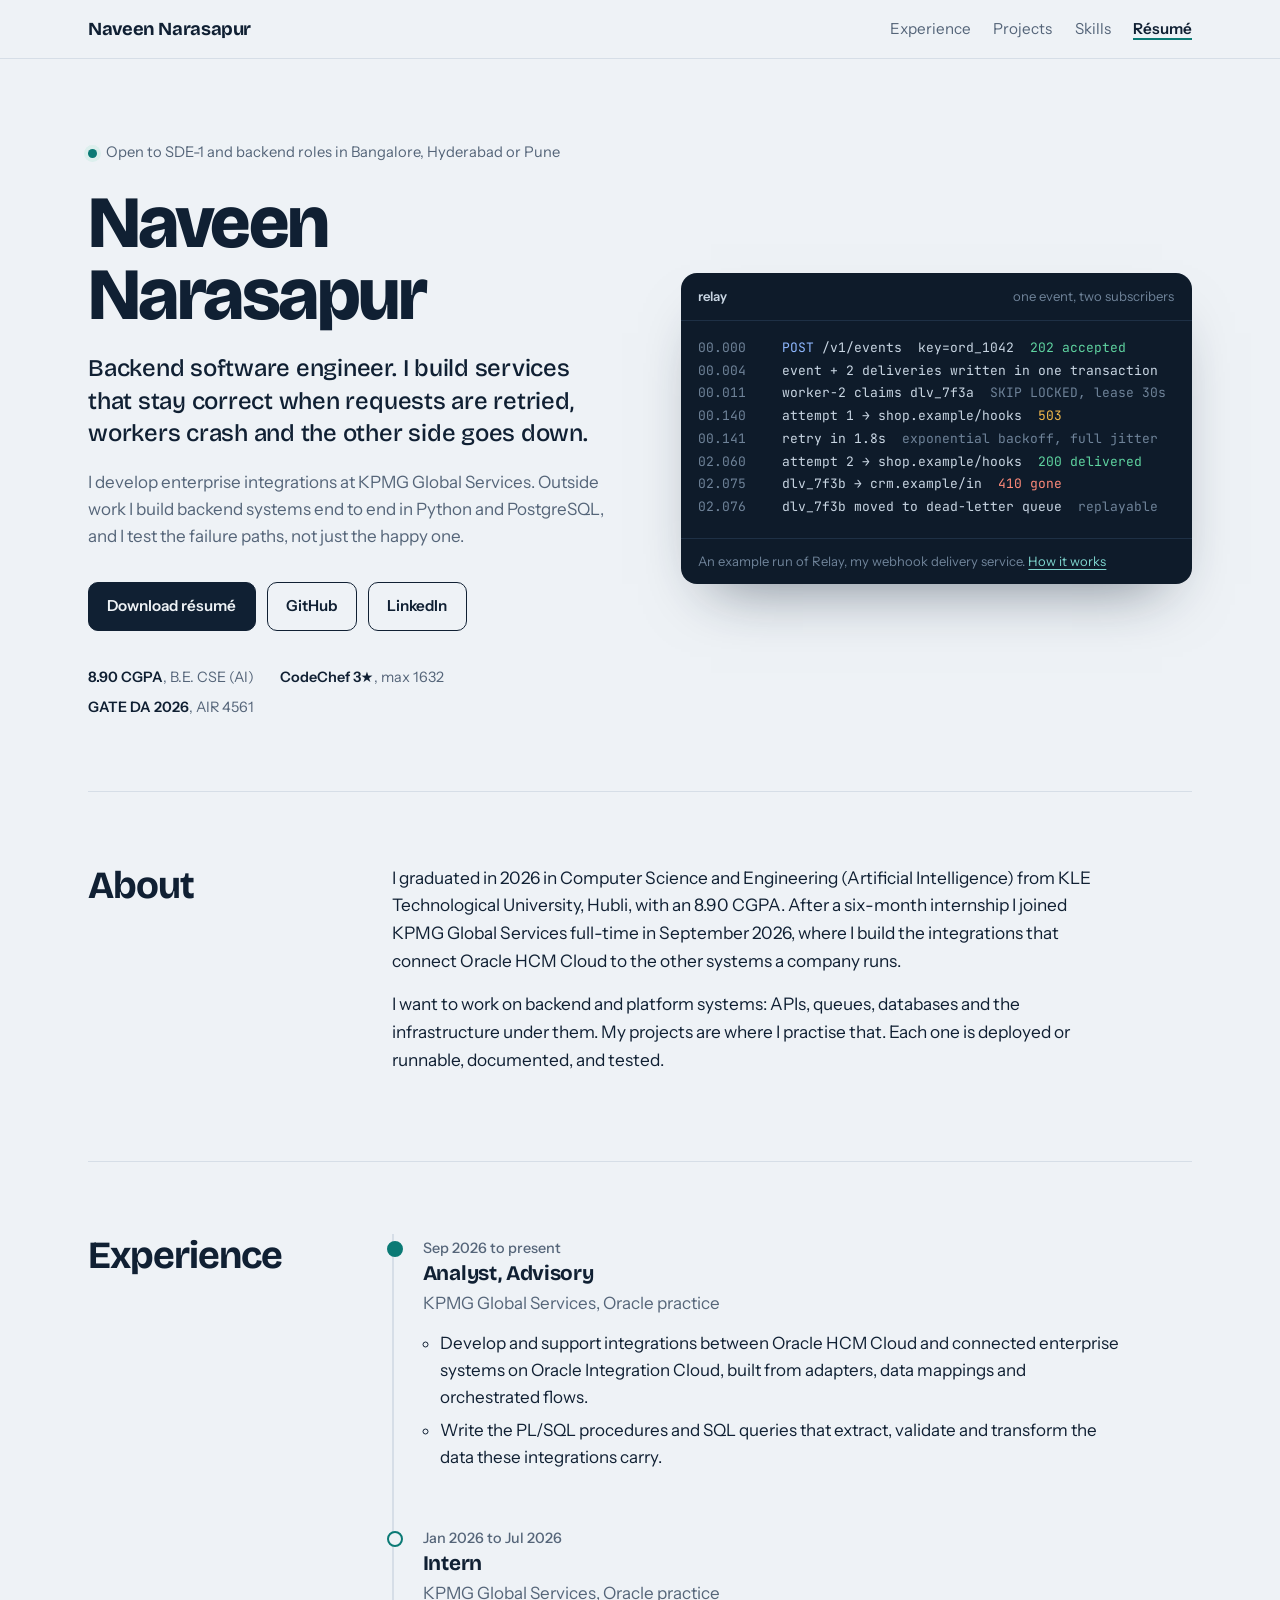
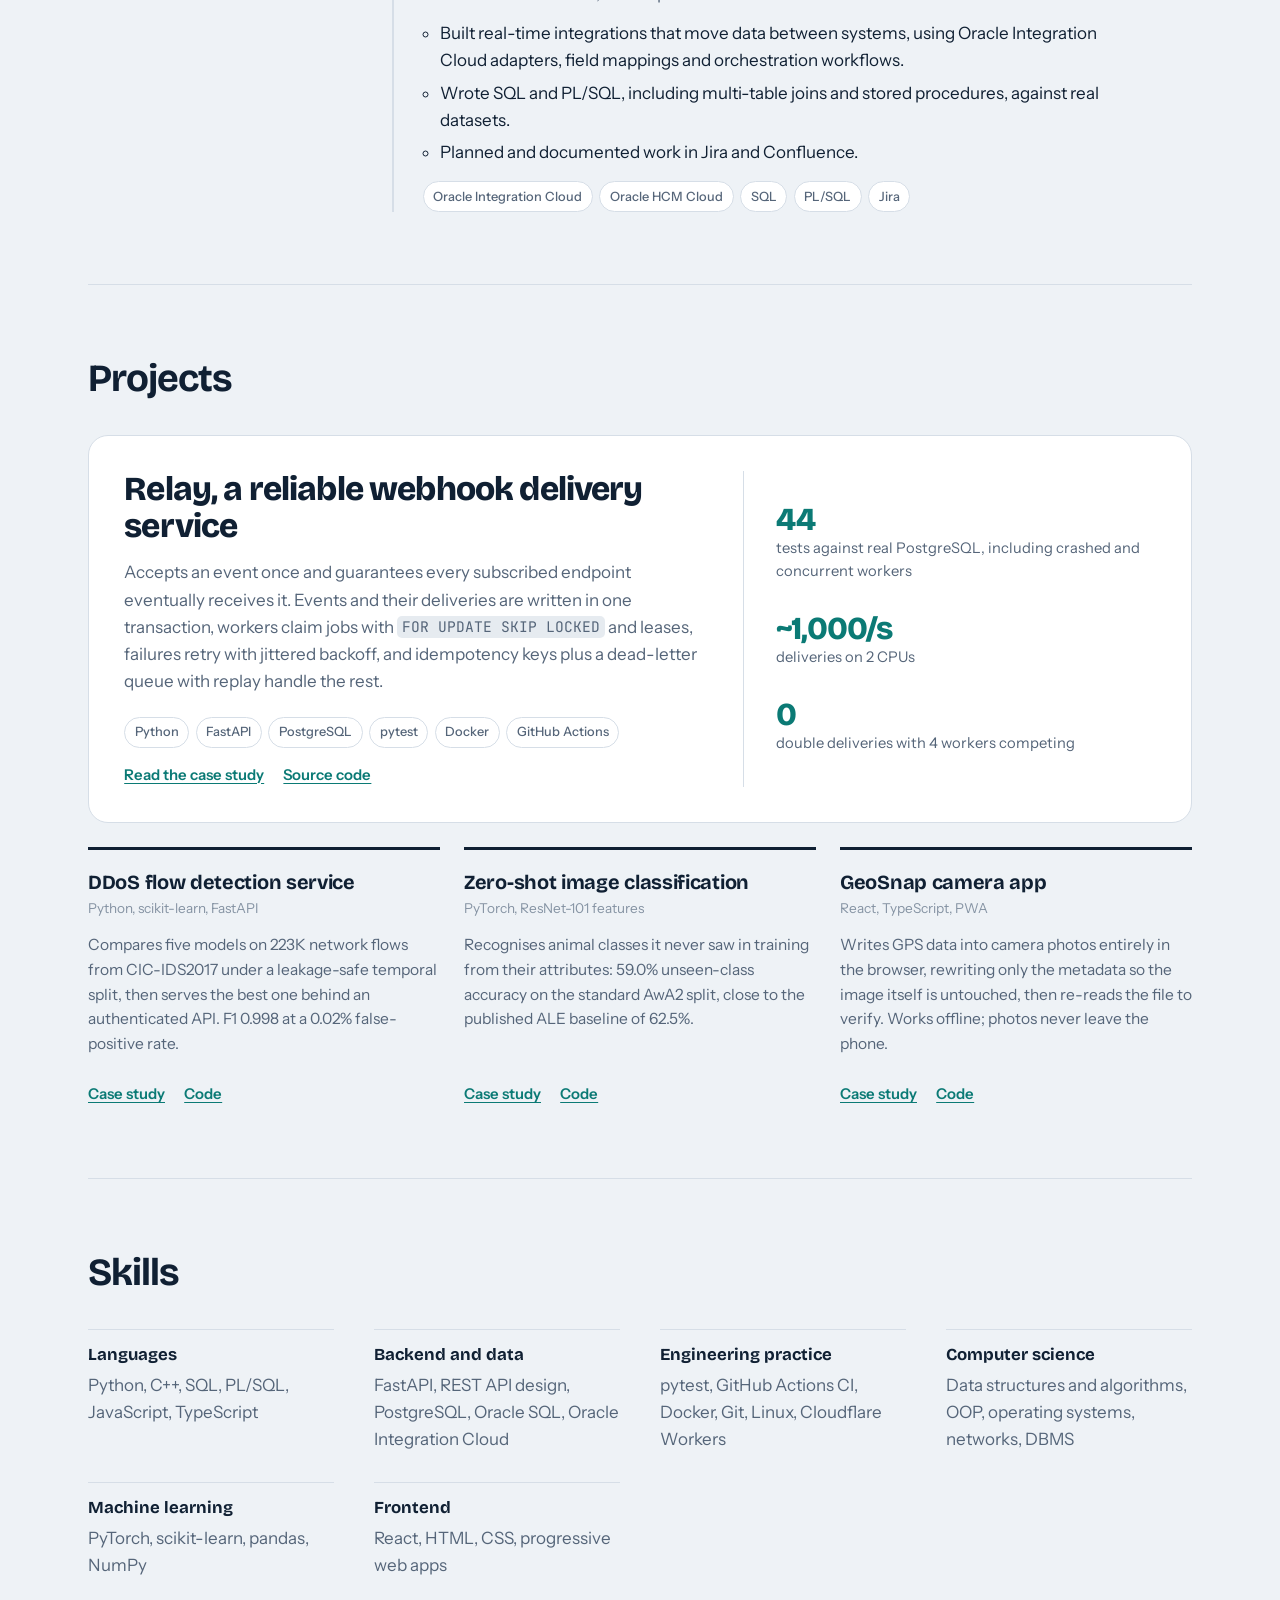
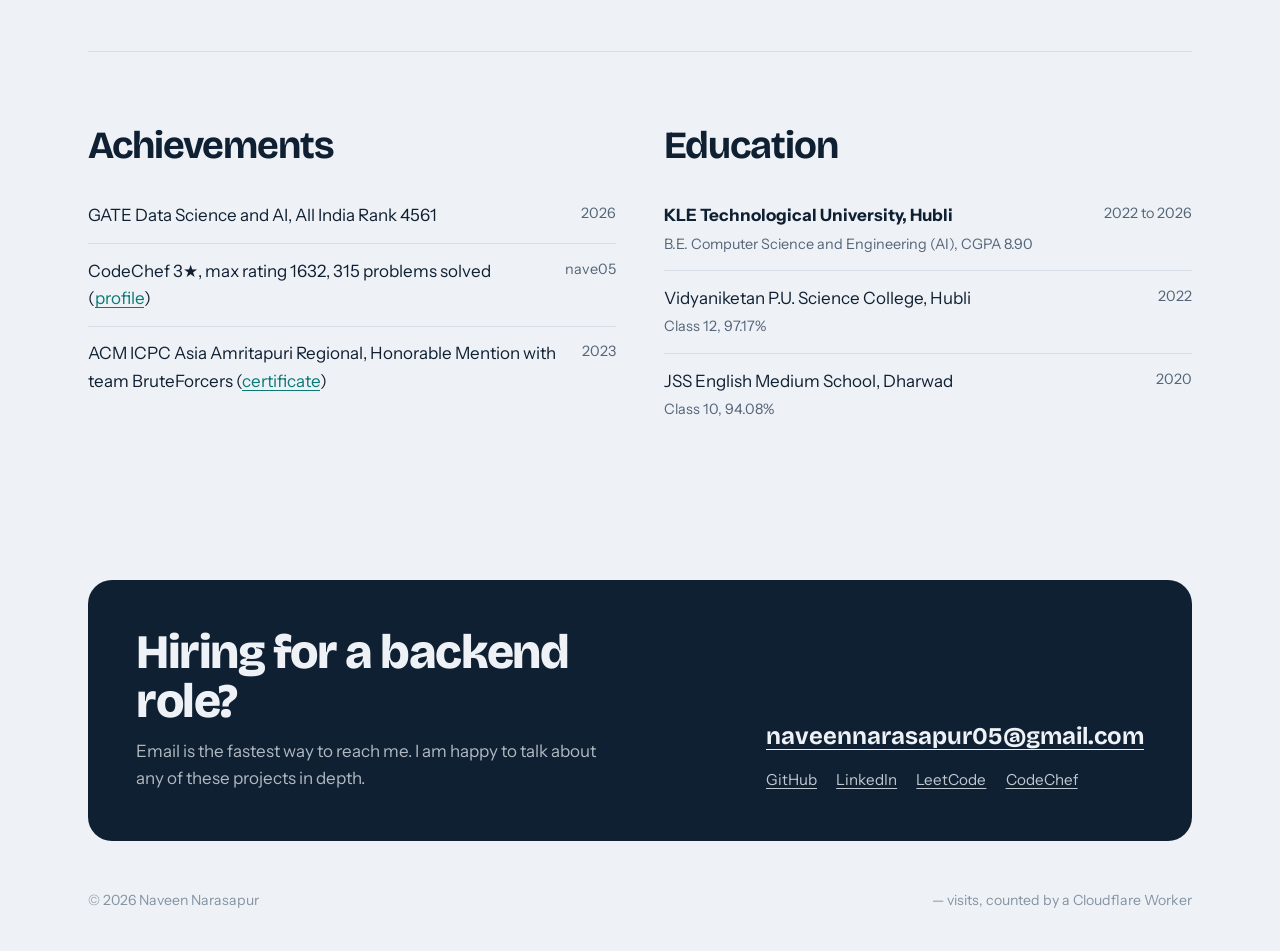
==== commit 7f3003f1: "Redesign site around a backend-engineer identity; rewrite experience copy; new resume with clickable" ====
--- a/index.html
+++ b/index.html
@@ -3,17 +3,19 @@
 <head>
 <meta charset="utf-8">
 <meta name="viewport" content="width=device-width, initial-scale=1">
-<title>Naveen Narasapur — Software Engineer (Backend &amp; Cloud Integration)</title>
-<meta name="description" content="Naveen Narasapur, backend-focused software engineer. Analyst at KPMG Global Services; builds tested Python/FastAPI and PostgreSQL services. CS (AI) graduate, KLE Tech, 8.90 CGPA; CodeChef 3-star.">
+<title>Naveen Narasapur, backend software engineer</title>
+<meta name="description" content="Naveen Narasapur is a backend software engineer who builds tested Python, FastAPI and PostgreSQL services. Develops enterprise integrations at KPMG Global Services. B.E. CSE (AI), KLE Tech, 8.90 CGPA.">
 <link rel="canonical" href="https://naveen-narasapur.in/">
-<meta name="theme-color" content="#fbfaf8">
+<meta name="theme-color" content="#eef2f6">
 <meta property="og:type" content="profile">
-<meta property="og:title" content="Naveen Narasapur — Software Engineer">
-<meta property="og:description" content="Backend &amp; cloud integration engineer. Projects in PWAs, serverless, and applied ML.">
+<meta property="og:title" content="Naveen Narasapur, backend software engineer">
+<meta property="og:description" content="Backend services in Python and PostgreSQL, built to survive retries, crashes and concurrency.">
 <meta property="og:url" content="https://naveen-narasapur.in/">
 <meta property="og:image" content="https://naveen-narasapur.in/assets/og.png">
 <meta name="twitter:card" content="summary_large_image">
 <link rel="icon" href="/assets/favicon.svg" type="image/svg+xml">
+<link rel="preconnect" href="https://fonts.googleapis.com">
+<link rel="preconnect" href="https://fonts.gstatic.com" crossorigin>
 <link rel="stylesheet" href="/assets/style.css">
 <script type="application/ld+json">
 {"@context":"https://schema.org","@type":"Person","name":"Naveen Nagesh Narasapur","url":"https://naveen-narasapur.in/",
@@ -28,140 +30,169 @@
 <header class="site"><div class="wrap">
   <a class="brand" href="/">Naveen Narasapur</a>
   <nav aria-label="Primary"><ul>
-    <li><a href="#experience">Experience</a></li>
+    <li class="opt"><a href="#experience">Experience</a></li>
     <li><a href="#projects">Projects</a></li>
     <li class="opt"><a href="#skills">Skills</a></li>
-    <li><a href="/resume.pdf">Resume</a></li>
+    <li><a class="cta" href="/resume.pdf">Résumé</a></li>
   </ul></nav>
 </div></header>
 
 <main id="main">
 <div class="wrap">
-  <section class="hero" style="border-top:0">
-    <p class="eyebrow"><span class="dot" aria-hidden="true"></span> India · open to software engineering roles</p>
-    <h1>Naveen Narasapur</h1>
-    <p class="headline">Software engineer: backend integrations, SQL and cloud systems.</p>
-    <p class="lede">I build backend systems end to end and test them properly: a webhook delivery service on PostgreSQL with retries, idempotency and a dead-letter queue, an ML detection service behind a FastAPI API, and a zero-shot vision model evaluated to the standard protocol. By day I am an Analyst at KPMG Global Services, working on SQL, PL/SQL and integration flows. CS (AI) graduate with a competitive-programming background.</p>
-    <div class="actions">
-      <a class="btn primary" href="/resume.pdf">View résumé</a>
-      <a class="btn" href="https://github.com/NaveenNarasapur" rel="me">GitHub</a>
-      <a class="btn" href="https://www.linkedin.com/in/naveen-narasapur-936226256" rel="me">LinkedIn</a>
-      <a class="btn" href="mailto:naveennarasapur05@gmail.com">Email</a>
-    </div>
-    <div class="facts" role="list">
-      <div role="listitem"><b>KPMG GS</b><span>Analyst, full-time</span></div>
-      <div role="listitem"><b>8.90 CGPA</b><span>B.E. CSE (AI), KLE Tech</span></div>
-      <div role="listitem"><b>CodeChef 3★</b><span>Max 1632 · 315 solved</span></div>
-      <div role="listitem"><b>AIR 4561</b><span>GATE DA 2026</span></div>
-    </div>
-  </section>
-
-  <section id="about" aria-labelledby="about-h">
+  <section class="hero" aria-labelledby="hero-h">
+    <div>
+      <p class="status"><i aria-hidden="true"></i>Open to SDE-1 and backend roles in Bangalore, Hyderabad or Pune</p>
+      <h1 id="hero-h">Naveen Narasapur</h1>
+      <p class="headline">Backend software engineer. I build services that stay correct when requests are retried, workers crash and the other side goes down.</p>
+      <p class="lede">I develop enterprise integrations at KPMG Global Services. Outside work I build backend systems end to end in Python and PostgreSQL, and I test the failure paths, not just the happy one.</p>
+      <div class="actions">
+        <a class="btn primary" href="/resume.pdf">Download résumé</a>
+        <a class="btn" href="https://github.com/NaveenNarasapur" rel="me">GitHub</a>
+        <a class="btn" href="https://www.linkedin.com/in/naveen-narasapur-936226256" rel="me">LinkedIn</a>
+      </div>
+      <ul class="creds">
+        <li><b>8.90 CGPA</b>, B.E. CSE (AI)</li>
+        <li><b>CodeChef 3★</b>, max 1632</li>
+        <li><b>GATE DA 2026</b>, AIR 4561</li>
+      </ul>
+    </div>
+
+    <figure class="trace" aria-label="Example log of one webhook delivery through Relay: the first attempt fails with 503, is retried with jittered backoff, and succeeds.">
+      <div class="bar"><b>relay</b><span>one event, two subscribers</span></div>
+      <ol>
+        <li><span class="t">00.000</span><span><span class="k">POST</span> /v1/events  key=ord_1042  <span class="ok">202 accepted</span></span></li>
+        <li><span class="t">00.004</span><span>event + 2 deliveries written in one transaction</span></li>
+        <li><span class="t">00.011</span><span>worker-2 claims dlv_7f3a  <span class="t">SKIP LOCKED, lease 30s</span></span></li>
+        <li><span class="t">00.140</span><span>attempt 1 → shop.example/hooks  <span class="warn">503</span></span></li>
+        <li><span class="t">00.141</span><span>retry in 1.8s  <span class="t">exponential backoff, full jitter</span></span></li>
+        <li><span class="t">02.060</span><span>attempt 2 → shop.example/hooks  <span class="ok">200 delivered</span></span></li>
+        <li><span class="t">02.075</span><span>dlv_7f3b → crm.example/in  <span class="bad">410 gone</span></span></li>
+        <li><span class="t">02.076</span><span>dlv_7f3b moved to dead-letter queue  <span class="t">replayable</span></span></li>
+      </ol>
+      <figcaption>An example run of Relay, my webhook delivery service. <a href="/projects/webhook-relay.html">How it works</a></figcaption>
+    </figure>
+  </section>
+
+  <section class="sec cols about" id="about" aria-labelledby="about-h">
     <h2 id="about-h">About</h2>
-    <p>I studied Computer Science and Engineering (Artificial Intelligence) at KLE Technological University, Hubli (2022–2026), graduating with an 8.90 CGPA. After a six-month internship at KPMG Global Services I joined the Oracle practice full-time in September 2026, where I work with SQL, PL/SQL and Oracle Integration Cloud on enterprise HCM integrations.</p>
-    <p>The work I want to grow into is backend and platform engineering: services, data paths and the infrastructure under them. My side projects are where I practise that: small scope, but deployed, documented and tested.</p>
-  </section>
-
-  <section id="experience" aria-labelledby="exp-h">
+    <div>
+      <p>I graduated in 2026 in Computer Science and Engineering (Artificial Intelligence) from KLE Technological University, Hubli, with an 8.90 CGPA. After a six-month internship I joined KPMG Global Services full-time in September 2026, where I build the integrations that connect Oracle HCM Cloud to the other systems a company runs.</p>
+      <p>I want to work on backend and platform systems: APIs, queues, databases and the infrastructure under them. My projects are where I practise that. Each one is deployed or runnable, documented, and tested.</p>
+    </div>
+  </section>
+
+  <section class="sec cols" id="experience" aria-labelledby="exp-h">
     <h2 id="exp-h">Experience</h2>
-    <div class="role">
-      <div class="when">Sep 2026 — now</div>
+    <ol class="timeline">
+      <li class="now">
+        <span class="when">Sep 2026 to present</span>
+        <h3>Analyst, Advisory</h3>
+        <p class="org">KPMG Global Services, Oracle practice</p>
+        <ul class="work">
+          <li>Develop and support integrations between Oracle HCM Cloud and connected enterprise systems on Oracle Integration Cloud, built from adapters, data mappings and orchestrated flows.</li>
+          <li>Write the PL/SQL procedures and SQL queries that extract, validate and transform the data these integrations carry.</li>
+        </ul>
+      </li>
+      <li>
+        <span class="when">Jan 2026 to Jul 2026</span>
+        <h3>Intern</h3>
+        <p class="org">KPMG Global Services, Oracle practice</p>
+        <ul class="work">
+          <li>Built real-time integrations that move data between systems, using Oracle Integration Cloud adapters, field mappings and orchestration workflows.</li>
+          <li>Wrote SQL and PL/SQL, including multi-table joins and stored procedures, against real datasets.</li>
+          <li>Planned and documented work in Jira and Confluence.</li>
+        </ul>
+        <ul class="tags" aria-label="Technologies"><li>Oracle Integration Cloud</li><li>Oracle HCM Cloud</li><li>SQL</li><li>PL/SQL</li><li>Jira</li></ul>
+      </li>
+    </ol>
+  </section>
+
+  <section class="sec" id="projects" aria-labelledby="proj-h">
+    <h2 id="proj-h">Projects</h2>
+
+    <article class="featured">
       <div>
-        <h3>Analyst, Advisory</h3>
-        <p class="org">KPMG Global Services</p>
-        <ul class="tight">
-          <li>Converted from intern to full-time on the Oracle practice; build and support integrations between Oracle HCM Cloud and connected systems using Oracle Integration Cloud (OIC).</li>
-          <li>Write SQL and PL/SQL for data extraction, validation and transformation behind those integrations.</li>
-        </ul>
+        <h3><a href="/projects/webhook-relay.html">Relay, a reliable webhook delivery service</a></h3>
+        <p>Accepts an event once and guarantees every subscribed endpoint eventually receives it. Events and their deliveries are written in one transaction, workers claim jobs with <code>FOR UPDATE SKIP LOCKED</code> and leases, failures retry with jittered backoff, and idempotency keys plus a dead-letter queue with replay handle the rest.</p>
+        <ul class="tags"><li>Python</li><li>FastAPI</li><li>PostgreSQL</li><li>pytest</li><li>Docker</li><li>GitHub Actions</li></ul>
+        <div class="links"><a href="/projects/webhook-relay.html">Read the case study</a><a href="https://github.com/NaveenNarasapur/webhook-relay">Source code</a></div>
       </div>
-    </div>
-    <div class="role">
-      <div class="when">Jan — Jul 2026</div>
-      <div>
-        <h3>Intern</h3>
-        <p class="org">KPMG Global Services · Oracle Practice</p>
-        <ul class="tight">
-          <li>Built real-time OIC integrations that move data between systems using adapters, mappings and orchestrated workflows.</li>
-          <li>Wrote SQL and PL/SQL (joins, stored procedures) against real datasets; worked within Jira and Confluence delivery processes.</li>
-        </ul>
-        <ul class="tags" aria-label="Technologies"><li>Oracle Integration Cloud</li><li>Oracle HCM</li><li>SQL</li><li>PL/SQL</li><li>OIC adapters</li><li>Jira</li></ul>
-      </div>
-    </div>
-  </section>
-
-  <section id="projects" aria-labelledby="proj-h">
-    <h2 id="proj-h">Selected projects</h2>
-
-    <article class="project">
-      <header><h3><a href="/projects/webhook-relay.html">Relay: reliable webhook delivery service</a></h3><span class="kind">2026 · Python</span></header>
-      <p>At-least-once webhook delivery on PostgreSQL: transactional fan-out, workers that claim jobs with <code>FOR UPDATE SKIP LOCKED</code> and leases, exponential backoff with jitter, idempotency keys and a dead-letter queue with replay. 44 tests on real Postgres cover crashed and concurrent workers; ~1,000 deliveries/s on 2 CPUs with zero double deliveries.</p>
-      <ul class="tags"><li>FastAPI</li><li>PostgreSQL</li><li>pytest</li><li>Docker</li><li>GitHub Actions</li></ul>
-      <div class="links"><a href="/projects/webhook-relay.html">Case study</a><a href="https://github.com/NaveenNarasapur/webhook-relay">Code</a></div>
+      <ul class="numbers">
+        <li><b>44</b>tests against real PostgreSQL, including crashed and concurrent workers</li>
+        <li><b>~1,000/s</b>deliveries on 2 CPUs</li>
+        <li><b>0</b>double deliveries with 4 workers competing</li>
+      </ul>
     </article>
 
-    <article class="project">
-      <header><h3><a href="/projects/ddos-detection.html">DDoS flow detection service</a></h3><span class="kind">2025–26 · Python</span></header>
-      <p>Leakage-aware pipeline on CIC-IDS2017 (223K flows) comparing five models under a temporal split; Random Forest served by an authenticated FastAPI service with a dashboard. F1 0.998 at a 0.02% false-positive rate, plus an ablation showing which model relied on fingerprint features.</p>
-      <ul class="tags"><li>scikit-learn</li><li>FastAPI</li><li>pandas</li><li>pytest</li></ul>
-      <div class="links"><a href="/projects/ddos-detection.html">Case study</a><a href="https://github.com/NaveenNarasapur/ddos-detection">Code</a></div>
-    </article>
-
-    <article class="project">
-      <header><h3><a href="/projects/zero-shot.html">Zero-shot image classification (AwA2)</a></h3><span class="kind">2025–26 · PyTorch</span></header>
-      <p>Recognises animal classes never seen in training from their attributes: 59.0% unseen-class accuracy on the standard Proposed Split (published ALE: 62.5%). Includes an audit showing my earlier 90.48% figure was not a standard zero-shot result.</p>
-      <ul class="tags"><li>PyTorch</li><li>ResNet-101</li><li>NumPy</li></ul>
-      <div class="links"><a href="/projects/zero-shot.html">Case study</a><a href="https://github.com/NaveenNarasapur/zero-shot-awa2">Code</a></div>
-    </article>
-
-    <article class="project">
-      <header><h3><a href="/projects/geosnap.html">GeoSnap: privacy-first geotagging camera PWA</a></h3><span class="kind">2026 · TypeScript</span></header>
-      <p>Embeds GPS EXIF into camera JPEGs entirely in the browser, rewriting only the metadata segment, then re-parses the output to verify it. Offline-capable; photos never leave the device.</p>
-      <ul class="tags"><li>React</li><li>TypeScript</li><li>Service Worker</li></ul>
-      <div class="links"><a href="/projects/geosnap.html">Case study</a><a href="https://github.com/NaveenNarasapur/geosnap">Code</a></div>
-    </article>
-  </section>
-
-  <section id="skills" aria-labelledby="skills-h">
-    <h2 id="skills-h">Technical skills</h2>
+    <div class="grid">
+      <article class="card">
+        <h3><a href="/projects/ddos-detection.html">DDoS flow detection service</a></h3>
+        <p class="lang">Python, scikit-learn, FastAPI</p>
+        <p>Compares five models on 223K network flows from CIC-IDS2017 under a leakage-safe temporal split, then serves the best one behind an authenticated API. F1 0.998 at a 0.02% false-positive rate.</p>
+        <div class="links"><a href="/projects/ddos-detection.html">Case study</a><a href="https://github.com/NaveenNarasapur/ddos-detection">Code</a></div>
+      </article>
+      <article class="card">
+        <h3><a href="/projects/zero-shot.html">Zero-shot image classification</a></h3>
+        <p class="lang">PyTorch, ResNet-101 features</p>
+        <p>Recognises animal classes it never saw in training from their attributes: 59.0% unseen-class accuracy on the standard AwA2 split, close to the published ALE baseline of 62.5%.</p>
+        <div class="links"><a href="/projects/zero-shot.html">Case study</a><a href="https://github.com/NaveenNarasapur/zero-shot-awa2">Code</a></div>
+      </article>
+      <article class="card">
+        <h3><a href="/projects/geosnap.html">GeoSnap camera app</a></h3>
+        <p class="lang">React, TypeScript, PWA</p>
+        <p>Writes GPS data into camera photos entirely in the browser, rewriting only the metadata so the image itself is untouched, then re-reads the file to verify. Works offline; photos never leave the phone.</p>
+        <div class="links"><a href="/projects/geosnap.html">Case study</a><a href="https://github.com/NaveenNarasapur/geosnap">Code</a></div>
+      </article>
+    </div>
+  </section>
+
+  <section class="sec" id="skills" aria-labelledby="skills-h">
+    <h2 id="skills-h">Skills</h2>
     <dl class="skills">
-      <dt>Languages</dt><dd>Python, C++, SQL, PL/SQL, JavaScript, TypeScript</dd>
-      <dt>Backend &amp; data</dt><dd>FastAPI, REST API design, PostgreSQL, Oracle Integration Cloud, Oracle SQL</dd>
-      <dt>Engineering</dt><dd>pytest, GitHub Actions CI, Docker, Git, Linux, Cloudflare Workers</dd>
-      <dt>ML</dt><dd>PyTorch, scikit-learn, pandas, NumPy</dd>
-      <dt>Frontend</dt><dd>React, HTML, CSS, PWAs</dd>
-      <dt>CS fundamentals</dt><dd>Data structures &amp; algorithms, OOP, operating systems, computer networks, DBMS</dd>
+      <div><dt>Languages</dt><dd>Python, C++, SQL, PL/SQL, JavaScript, TypeScript</dd></div>
+      <div><dt>Backend and data</dt><dd>FastAPI, REST API design, PostgreSQL, Oracle SQL, Oracle Integration Cloud</dd></div>
+      <div><dt>Engineering practice</dt><dd>pytest, GitHub Actions CI, Docker, Git, Linux, Cloudflare Workers</dd></div>
+      <div><dt>Computer science</dt><dd>Data structures and algorithms, OOP, operating systems, networks, DBMS</dd></div>
+      <div><dt>Machine learning</dt><dd>PyTorch, scikit-learn, pandas, NumPy</dd></div>
+      <div><dt>Frontend</dt><dd>React, HTML, CSS, progressive web apps</dd></div>
     </dl>
   </section>
 
-  <section id="achievements" aria-labelledby="ach-h">
-    <h2 id="ach-h">Achievements</h2>
-    <ul class="rows">
-      <li><span>GATE Data Science &amp; AI — All India Rank 4561</span><span class="r">2026</span></li>
-      <li><span>CodeChef 3★ — max rating 1632, 315 problems solved (<a href="https://www.codechef.com/users/nave05">profile</a>)</span><span class="r">nave05</span></li>
-      <li><span>ACM ICPC Asia Amritapuri Regional — Honorable Mention, Team BruteForcers (<a href="/Documents/icpc-amritapuri-2023.pdf">certificate</a>)</span><span class="r">2023</span></li>
-    </ul>
-  </section>
-
-  <section id="education" aria-labelledby="edu-h">
-    <h2 id="edu-h">Education</h2>
-    <ul class="rows">
-      <li><span><b>KLE Technological University, Hubli</b><br><span class="muted small">B.E., Computer Science &amp; Engineering (AI) · CGPA 8.90</span></span><span class="r">2022 — 2026</span></li>
-      <li><span>Vidyaniketan P.U. Science College, Hubli<br><span class="muted small">Class 12 · 97.17%</span></span><span class="r">2022</span></li>
-      <li><span>JSS English Medium School, Dharwad<br><span class="muted small">Class 10 · 94.08%</span></span><span class="r">2020</span></li>
-    </ul>
-  </section>
-
-  <section id="contact" aria-labelledby="contact-h">
-    <h2 id="contact-h">Contact</h2>
-    <p>The fastest way to reach me is email: <a href="mailto:naveennarasapur05@gmail.com">naveennarasapur05@gmail.com</a>.</p>
-    <p class="muted small"><a href="https://github.com/NaveenNarasapur">GitHub</a> · <a href="https://www.linkedin.com/in/naveen-narasapur-936226256">LinkedIn</a> · <a href="https://leetcode.com/u/nave05/">LeetCode</a> · <a href="https://www.codechef.com/users/nave05">CodeChef</a></p>
+  <div class="sec pair">
+    <section id="achievements" aria-labelledby="ach-h">
+      <h2 id="ach-h">Achievements</h2>
+      <ul class="rows">
+        <li><span>GATE Data Science and AI, All India Rank 4561</span><span class="r">2026</span></li>
+        <li><span>CodeChef 3★, max rating 1632, 315 problems solved (<a href="https://www.codechef.com/users/nave05">profile</a>)</span><span class="r">nave05</span></li>
+        <li><span>ACM ICPC Asia Amritapuri Regional, Honorable Mention with team BruteForcers (<a href="/Documents/icpc-amritapuri-2023.pdf">certificate</a>)</span><span class="r">2023</span></li>
+      </ul>
+    </section>
+    <section id="education" aria-labelledby="edu-h">
+      <h2 id="edu-h">Education</h2>
+      <ul class="rows">
+        <li><span><b>KLE Technological University, Hubli</b><br><span class="muted small">B.E. Computer Science and Engineering (AI), CGPA 8.90</span></span><span class="r">2022 to 2026</span></li>
+        <li><span>Vidyaniketan P.U. Science College, Hubli<br><span class="muted small">Class 12, 97.17%</span></span><span class="r">2022</span></li>
+        <li><span>JSS English Medium School, Dharwad<br><span class="muted small">Class 10, 94.08%</span></span><span class="r">2020</span></li>
+      </ul>
+    </section>
+  </div>
+
+  <section class="contact" id="contact" aria-labelledby="contact-h">
+    <div>
+      <h2 id="contact-h">Hiring for a backend role?</h2>
+      <p>Email is the fastest way to reach me. I am happy to talk about any of these projects in depth.</p>
+    </div>
+    <div>
+      <a class="mail" href="mailto:naveennarasapur05@gmail.com">naveennarasapur05@gmail.com</a>
+      <div class="elsewhere"><a href="https://github.com/NaveenNarasapur">GitHub</a><a href="https://www.linkedin.com/in/naveen-narasapur-936226256">LinkedIn</a><a href="https://leetcode.com/u/nave05/">LeetCode</a><a href="https://www.codechef.com/users/nave05">CodeChef</a></div>
+    </div>
   </section>
 </div>
 </main>
 
 <footer><div class="wrap">
   <span>© 2026 Naveen Narasapur</span>
-  <span><span id="visits">—</span> visits · served by a Cloudflare Worker</span>
+  <span><span id="visits">—</span> visits, counted by a Cloudflare Worker</span>
 </div></footer>
 <script>
 fetch('/api/visit',{cache:'no-store'}).then(r=>r.ok?r.json():null).then(d=>{if(d)document.getElementById('visits').textContent=d.count.toLocaleString('en-IN')}).catch(()=>{});
--- a/assets/style.css
+++ b/assets/style.css
@@ -1,106 +1,166 @@
-/* Naveen Narasapur — portfolio. No frameworks, no web fonts. */
+/* Naveen Narasapur — portfolio */
+@import url("https://fonts.googleapis.com/css2?family=Bricolage+Grotesque:opsz,wght@12..96,500;12..96,700;12..96,800&family=Instrument+Sans:ital,wght@0,400;0,500;0,600;1,400&family=JetBrains+Mono:wght@400;500&display=swap");
+
 :root{
-  --bg:#fbfaf8; --surface:#ffffff; --text:#1f2328; --muted:#59636e; --faint:#8c959f;
-  --line:#e4e2dd; --accent:#1a56db; --accent-soft:#eef3fe; --code:#f3f2ef;
-  --sans: ui-sans-serif, system-ui, -apple-system, "Segoe UI", Roboto, "Helvetica Neue", Arial, sans-serif;
-  --mono: ui-monospace, SFMono-Regular, "SF Mono", Menlo, Consolas, "Liberation Mono", monospace;
-  --w: 46rem;
+  --paper:#eef2f6; --surface:#ffffff; --ink:#102033; --slate:#556579; --faint:#8593a3;
+  --line:#d6dee7; --teal:#0b7a75; --teal-soft:#dcefed; --amber:#b7791f; --red:#b42318;
+  --trace:#0e1b2a; --trace-line:#1e3045; --trace-text:#c9d6e3; --trace-dim:#6f8399;
+  --display:"Bricolage Grotesque", ui-sans-serif, system-ui, sans-serif;
+  --sans:"Instrument Sans", ui-sans-serif, system-ui, -apple-system, "Segoe UI", Roboto, sans-serif;
+  --mono:"JetBrains Mono", ui-monospace, SFMono-Regular, Menlo, Consolas, monospace;
+  --wide:72rem; --text:44rem;
 }
 @media (prefers-color-scheme: dark){
-  :root{ --bg:#0f1115; --surface:#161a20; --text:#e6e8eb; --muted:#a3abb5; --faint:#6e7781;
-    --line:#262b33; --accent:#7aa2ff; --accent-soft:#18213a; --code:#1b2027; }
+  :root{ --paper:#0f1822; --surface:#152230; --ink:#e4eaf0; --slate:#9fb0c1; --faint:#6f8399;
+    --line:#22344a; --teal:#3cc0b6; --teal-soft:#123634; --amber:#e0a84a; --red:#f07167;
+    --trace:#0a131d; --trace-line:#1c2d40; }
 }
 *{box-sizing:border-box}
-html{-webkit-text-size-adjust:100%}
-body{margin:0;background:var(--bg);color:var(--text);font:16px/1.65 var(--sans);text-rendering:optimizeLegibility}
-a{color:var(--accent);text-underline-offset:.18em;text-decoration-thickness:1px}
+html{-webkit-text-size-adjust:100%;scroll-behavior:smooth}
+body{margin:0;background:var(--paper);color:var(--ink);font:17px/1.6 var(--sans);text-rendering:optimizeLegibility}
+a{color:var(--teal);text-underline-offset:.2em;text-decoration-thickness:1px}
 a:hover{text-decoration-thickness:2px}
-:focus-visible{outline:2px solid var(--accent);outline-offset:3px;border-radius:3px}
-.skip{position:absolute;left:-999px;top:0;background:var(--accent);color:#fff;padding:.5rem .8rem;z-index:10}
+:focus-visible{outline:2px solid var(--teal);outline-offset:3px;border-radius:4px}
+.skip{position:absolute;left:-999px;top:0;background:var(--ink);color:var(--paper);padding:.5rem .8rem;z-index:10}
 .skip:focus{left:.5rem;top:.5rem}
-.wrap{max-width:var(--w);margin:0 auto;padding:0 1.25rem}
+.wrap{max-width:var(--wide);margin:0 auto;padding:0 1.5rem}
+p{margin:0 0 1rem}
+.muted{color:var(--slate)}
+.small{font-size:.9rem}
 
-/* nav */
-header.site{position:sticky;top:0;z-index:5;background:color-mix(in srgb,var(--bg) 90%,transparent);backdrop-filter:saturate(1.4) blur(8px);border-bottom:1px solid var(--line)}
-header.site .wrap{display:flex;align-items:center;justify-content:space-between;height:3.25rem;gap:1rem}
-.brand{font-weight:650;color:var(--text);text-decoration:none;letter-spacing:-.01em}
-nav ul{display:flex;gap:1.1rem;list-style:none;margin:0;padding:0;font-size:.9rem}
-nav a{color:var(--muted);text-decoration:none}
-nav a:hover{color:var(--text)}
-@media (max-width:620px){ nav ul li.opt{display:none} }
+/* header */
+header.site{position:sticky;top:0;z-index:5;background:color-mix(in srgb,var(--paper) 88%,transparent);backdrop-filter:blur(10px);border-bottom:1px solid var(--line)}
+header.site .wrap{display:flex;align-items:center;justify-content:space-between;height:3.6rem;gap:1rem}
+.brand{font:700 1.15rem/1 var(--display);color:var(--ink);text-decoration:none;letter-spacing:-.02em}
+nav ul{display:flex;gap:1.4rem;list-style:none;margin:0;padding:0;font-size:.95rem}
+nav a{color:var(--slate);text-decoration:none}
+nav a:hover{color:var(--ink)}
+nav a.cta{color:var(--ink);font-weight:600;border-bottom:2px solid var(--teal)}
+@media (max-width:640px){ nav ul li.opt{display:none} nav ul{gap:1rem} }
 
 /* hero */
-.hero{padding:4.5rem 0 3rem}
-.eyebrow{font:500 .78rem/1 var(--mono);color:var(--muted);letter-spacing:.02em;margin:0 0 1rem;display:flex;align-items:center;gap:.5rem}
-.dot{width:.5rem;height:.5rem;border-radius:50%;background:#1a7f37;display:inline-block}
-h1{font-size:clamp(2rem,5vw,2.6rem);line-height:1.15;letter-spacing:-.025em;margin:0 0 .6rem;font-weight:700}
-.headline{font-size:1.15rem;color:var(--text);margin:0 0 1rem;font-weight:500}
-.lede{color:var(--muted);max-width:40rem;margin:0 0 1.6rem}
-.actions{display:flex;flex-wrap:wrap;gap:.6rem}
-.btn{display:inline-flex;align-items:center;gap:.4rem;padding:.55rem .95rem;border-radius:7px;border:1px solid var(--line);background:var(--surface);color:var(--text);text-decoration:none;font-size:.92rem;font-weight:500}
-.btn:hover{border-color:var(--faint)}
-.btn.primary{background:var(--text);color:var(--bg);border-color:var(--text)}
-.facts{display:grid;grid-template-columns:repeat(auto-fit,minmax(9.5rem,1fr));gap:1px;background:var(--line);border:1px solid var(--line);border-radius:10px;overflow:hidden;margin-top:2.6rem}
-.facts div{background:var(--surface);padding:.85rem 1rem}
-.facts b{display:block;font-size:1.05rem;letter-spacing:-.01em}
-.facts span{font-size:.8rem;color:var(--muted)}
+.hero{display:grid;grid-template-columns:1.05fr 1fr;gap:3.5rem;align-items:center;padding:5rem 0 4.5rem}
+.status{display:inline-flex;align-items:center;gap:.55rem;font-size:.92rem;color:var(--slate);margin:0 0 1.4rem}
+.status i{width:.55rem;height:.55rem;border-radius:50%;background:var(--teal);box-shadow:0 0 0 4px var(--teal-soft)}
+.hero h1{font:800 clamp(2.8rem,6.4vw,4.6rem)/.98 var(--display);letter-spacing:-.035em;margin:0 0 1.3rem}
+.hero .headline{font:500 clamp(1.25rem,2.2vw,1.5rem)/1.35 var(--display);letter-spacing:-.01em;margin:0 0 1.2rem;max-width:32rem}
+.hero .lede{color:var(--slate);max-width:34rem;margin:0 0 2rem}
+.actions{display:flex;flex-wrap:wrap;gap:.7rem}
+.btn{display:inline-flex;align-items:center;padding:.7rem 1.15rem;border-radius:10px;border:1.5px solid var(--ink);color:var(--ink);text-decoration:none;font-weight:600;font-size:.95rem;transition:background .15s,color .15s}
+.btn:hover{background:var(--ink);color:var(--paper)}
+.btn.primary{background:var(--ink);color:var(--paper)}
+.btn.primary:hover{background:var(--teal);border-color:var(--teal)}
+.creds{display:flex;flex-wrap:wrap;gap:.4rem 1.6rem;list-style:none;margin:2.2rem 0 0;padding:0;font-size:.9rem;color:var(--slate)}
+.creds b{color:var(--ink);font-weight:600}
+
+/* the delivery trace */
+.trace{background:var(--trace);color:var(--trace-text);border-radius:16px;padding:0;font:13px/1.75 var(--mono);box-shadow:0 30px 60px -30px rgba(16,32,51,.55);overflow:hidden;margin:0}
+.trace .bar{display:flex;justify-content:space-between;align-items:center;padding:.75rem 1.1rem;border-bottom:1px solid var(--trace-line);font-family:var(--sans);font-size:.82rem;color:var(--trace-dim)}
+.trace .bar b{color:var(--trace-text);font-weight:600}
+.trace ol{list-style:none;margin:0;padding:1rem 1.1rem 1.2rem;counter-reset:l}
+.trace li{display:grid;grid-template-columns:4.6rem 1fr;gap:.6rem;white-space:pre-wrap;word-break:break-word}
+.trace .t{color:var(--trace-dim)}
+.trace .ok{color:#5fd4a0} .trace .warn{color:#f2b84b} .trace .bad{color:#ff8a7a} .trace .k{color:#8fb8ff}
+.trace figcaption{font:13px/1.5 var(--sans);color:var(--trace-dim);padding:.8rem 1.1rem;border-top:1px solid var(--trace-line);margin:0}
+.trace figcaption a{color:#7fd6cf}
+@media (prefers-reduced-motion:no-preference){
+  .trace li{opacity:0;animation:line .01s forwards}
+  .trace li:nth-child(1){animation-delay:.3s} .trace li:nth-child(2){animation-delay:.75s}
+  .trace li:nth-child(3){animation-delay:1.2s} .trace li:nth-child(4){animation-delay:1.65s}
+  .trace li:nth-child(5){animation-delay:2.7s} .trace li:nth-child(6){animation-delay:3.15s}
+  .trace li:nth-child(7){animation-delay:3.6s} .trace li:nth-child(8){animation-delay:4.05s}
+  @keyframes line{to{opacity:1}}
+}
 
 /* sections */
-section{padding:2.75rem 0;border-top:1px solid var(--line)}
-h2{font-size:.8rem;font-family:var(--mono);font-weight:500;text-transform:uppercase;letter-spacing:.08em;color:var(--muted);margin:0 0 1.5rem}
-h3{font-size:1.08rem;margin:0;letter-spacing:-.01em}
-p{margin:0 0 1rem}
-.muted{color:var(--muted)}
-.small{font-size:.88rem}
+.sec{padding:4.5rem 0;border-top:1px solid var(--line)}
+.sec h2{font:700 clamp(1.8rem,3.4vw,2.4rem)/1.1 var(--display);letter-spacing:-.025em;margin:0 0 2.2rem}
+.sec .intro{max-width:var(--text);color:var(--slate);margin:-1.2rem 0 2.4rem}
+.cols{display:grid;grid-template-columns:16rem 1fr;gap:3rem}
+.cols > h2{margin:0}
+@media (max-width:860px){ .hero{grid-template-columns:1fr;gap:2.5rem;padding:3.5rem 0} .cols{grid-template-columns:1fr;gap:1.2rem} }
 
-/* experience timeline */
-.role{display:grid;grid-template-columns:8.5rem 1fr;gap:1rem;margin-bottom:1.6rem}
-.role:last-child{margin-bottom:0}
-.when{font:.82rem/1.6 var(--mono);color:var(--muted);padding-top:.1rem}
-.role .org{color:var(--muted);font-size:.93rem;margin:.1rem 0 .55rem}
-ul.tight{margin:.2rem 0 .6rem;padding-left:1.1rem}
-ul.tight li{margin:.25rem 0}
-@media (max-width:620px){ .role{grid-template-columns:1fr;gap:.2rem} }
+.about p{max-width:var(--text);font-size:1.08rem}
 
-.tags{display:flex;flex-wrap:wrap;gap:.35rem;list-style:none;padding:0;margin:.5rem 0 0}
-.tags li{font:.75rem/1 var(--mono);padding:.32rem .5rem;border-radius:5px;background:var(--code);color:var(--muted)}
+/* experience: a real timeline */
+.timeline{list-style:none;margin:0;padding:0;border-left:2px solid var(--line)}
+.timeline > li{position:relative;padding:0 0 2.4rem 1.8rem}
+.timeline > li:last-child{padding-bottom:0}
+.timeline > li::before{content:"";position:absolute;left:-7px;top:.45rem;width:12px;height:12px;border-radius:50%;background:var(--paper);border:2px solid var(--teal)}
+.timeline > li.now::before{background:var(--teal)}
+.timeline h3{font:700 1.3rem/1.25 var(--display);letter-spacing:-.015em;margin:0}
+.timeline .org{color:var(--slate);margin:.15rem 0 .8rem}
+.timeline .when{color:var(--slate);font-size:.9rem;font-weight:500}
+.timeline ul.work{margin:0 0 .9rem;padding-left:1.1rem;max-width:var(--text)}
+.timeline ul.work li{margin:.35rem 0}
+
+.tags{display:flex;flex-wrap:wrap;gap:.4rem;list-style:none;padding:0;margin:.6rem 0 0}
+.tags li{font-size:.8rem;font-weight:500;padding:.28rem .6rem;border-radius:999px;border:1px solid var(--line);color:var(--slate);background:var(--surface)}
 
 /* projects */
-.project{background:var(--surface);border:1px solid var(--line);border-radius:12px;padding:1.3rem 1.4rem;margin-bottom:1rem}
-.project header{display:flex;justify-content:space-between;align-items:baseline;gap:1rem;flex-wrap:wrap;margin-bottom:.45rem}
-.project .kind{font:.75rem var(--mono);color:var(--faint)}
-.project p{color:var(--muted);margin-bottom:.6rem}
-.project .links{display:flex;gap:1rem;font-size:.9rem;margin-top:.8rem}
+.featured{display:grid;grid-template-columns:1.4fr 1fr;gap:2.5rem;background:var(--surface);border:1px solid var(--line);border-radius:20px;padding:2.2rem;margin-bottom:1.5rem}
+.featured h3{font:800 clamp(1.6rem,3vw,2.1rem)/1.1 var(--display);letter-spacing:-.025em;margin:0 0 .9rem}
+.featured h3 a, .card h3 a{color:var(--ink);text-decoration:none}
+.featured h3 a:hover, .card h3 a:hover{color:var(--teal)}
+.featured p{color:var(--slate)}
+.numbers{list-style:none;margin:0;padding:0;display:grid;gap:1.1rem;align-content:center;border-left:1px solid var(--line);padding-left:2rem}
+.numbers li{font-size:.92rem;color:var(--slate)}
+.numbers b{display:block;font:800 2rem/1.05 var(--display);letter-spacing:-.03em;color:var(--teal)}
+.grid{display:grid;grid-template-columns:repeat(3,1fr);gap:1.5rem}
+.card{display:flex;flex-direction:column;border-top:3px solid var(--ink);padding-top:1.2rem}
+.card h3{font:700 1.25rem/1.2 var(--display);letter-spacing:-.015em;margin:0 0 .3rem}
+.card .lang{font-size:.85rem;color:var(--faint);margin:0 0 .8rem}
+.card p{color:var(--slate);font-size:.97rem}
+.links{display:flex;gap:1.2rem;font-weight:600;font-size:.93rem;margin-top:auto;padding-top:.6rem}
+@media (max-width:960px){ .grid{grid-template-columns:1fr 1fr} }
+@media (max-width:760px){ .featured{grid-template-columns:1fr;padding:1.5rem} .numbers{border-left:0;padding-left:0;border-top:1px solid var(--line);padding-top:1.2rem;grid-template-columns:repeat(3,1fr)} .numbers b{font-size:1.5rem} .grid{grid-template-columns:1fr} }
 
 /* skills */
-dl.skills{display:grid;grid-template-columns:9.5rem 1fr;gap:.55rem 1rem;margin:0}
-dl.skills dt{font-size:.88rem;color:var(--muted)}
-dl.skills dd{margin:0}
-@media (max-width:620px){ dl.skills{grid-template-columns:1fr;gap:.1rem} dl.skills dd{margin-bottom:.6rem} }
+dl.skills{display:grid;grid-template-columns:repeat(auto-fit,minmax(15rem,1fr));gap:1.8rem 2.5rem;margin:0}
+dl.skills div{border-top:1px solid var(--line);padding-top:.9rem}
+dl.skills dt{font:700 1.05rem/1.3 var(--display);margin-bottom:.35rem}
+dl.skills dd{margin:0;color:var(--slate)}
 
+/* achievements + education */
+.pair{display:grid;grid-template-columns:1fr 1fr;gap:3rem}
+.pair h2{margin-bottom:1.4rem}
+@media (max-width:760px){ .pair{grid-template-columns:1fr} }
 .rows{list-style:none;margin:0;padding:0}
-.rows li{display:flex;justify-content:space-between;gap:1rem;padding:.6rem 0;border-bottom:1px solid var(--line)}
+.rows li{display:flex;justify-content:space-between;gap:1rem;padding:.85rem 0;border-bottom:1px solid var(--line)}
 .rows li:last-child{border-bottom:0}
-.rows .r{color:var(--muted);font-size:.88rem;white-space:nowrap}
+.rows .r{color:var(--slate);font-size:.9rem;white-space:nowrap}
 
-footer{border-top:1px solid var(--line);padding:2rem 0 3rem;color:var(--faint);font-size:.85rem}
+/* contact */
+.contact{background:var(--ink);color:var(--paper);border-radius:24px;padding:3rem;margin:4.5rem 0 3rem;display:flex;justify-content:space-between;align-items:end;gap:2rem;flex-wrap:wrap}
+.contact h2{font:800 clamp(2rem,4vw,3rem)/1.02 var(--display);letter-spacing:-.03em;margin:0 0 .8rem;max-width:30rem}
+.contact p{color:color-mix(in srgb,var(--paper) 72%,transparent);margin:0;max-width:30rem}
+.contact .mail{font:700 clamp(1.1rem,2.4vw,1.5rem)/1.2 var(--display);color:var(--paper);word-break:break-all}
+.contact .mail:hover{color:#7fd6cf}
+.contact .elsewhere{display:flex;gap:1.2rem;margin-top:1rem;font-size:.95rem}
+.contact .elsewhere a{color:color-mix(in srgb,var(--paper) 80%,transparent)}
+@media (prefers-color-scheme: dark){ .contact{background:var(--surface);color:var(--ink)} .contact p,.contact .elsewhere a{color:var(--slate)} .contact .mail{color:var(--ink)} }
+@media (max-width:640px){ .contact{padding:2rem;border-radius:18px} }
+
+footer{padding:0 0 2.5rem;color:var(--faint);font-size:.88rem}
 footer .wrap{display:flex;justify-content:space-between;flex-wrap:wrap;gap:.5rem}
 
 /* project detail pages */
-.crumb{font-size:.88rem;margin:2.5rem 0 1.5rem}
-article h1{font-size:clamp(1.7rem,4vw,2.2rem)}
-article h2{margin-top:2.4rem}
-article p, article li{color:var(--text)}
-.meta{display:flex;flex-wrap:wrap;gap:.4rem 1.4rem;font-size:.88rem;color:var(--muted);margin:.6rem 0 1.6rem}
-pre{background:var(--code);border:1px solid var(--line);border-radius:8px;padding:1rem;overflow:auto;font:.82rem/1.55 var(--mono)}
-code{font-family:var(--mono);font-size:.88em;background:var(--code);padding:.1em .3em;border-radius:4px}
-pre code{background:none;padding:0}
-figure{margin:1.4rem 0}
+main > .wrap > article{max-width:var(--text);margin:0 auto}
+.crumb{font-size:.92rem;font-weight:600;margin:3rem 0 1.5rem}
+article h1{font:800 clamp(2rem,4.6vw,2.9rem)/1.05 var(--display);letter-spacing:-.03em;margin:0 0 .8rem}
+article h2{font:700 1.5rem/1.2 var(--display);letter-spacing:-.015em;margin:2.6rem 0 .9rem}
+article h3{font:700 1.15rem/1.3 var(--display);margin:1.6rem 0 .5rem}
+article li{margin:.35rem 0}
+.meta{display:flex;flex-wrap:wrap;gap:.4rem 1.4rem;font-size:.92rem;color:var(--slate);margin:.4rem 0 1.8rem;padding-bottom:1.4rem;border-bottom:1px solid var(--line)}
+pre{background:var(--trace);color:var(--trace-text);border-radius:12px;padding:1rem 1.1rem;overflow:auto;font:.82rem/1.6 var(--mono)}
+code{font-family:var(--mono);font-size:.86em;background:color-mix(in srgb,var(--line) 60%,transparent);padding:.1em .35em;border-radius:5px}
+pre code{background:none;padding:0;color:inherit}
+figure{margin:1.6rem 0}
 figure svg{width:100%;height:auto;display:block}
-figcaption{font-size:.82rem;color:var(--muted);margin-top:.5rem}
-table{border-collapse:collapse;width:100%;font-size:.9rem;margin:.6rem 0 1.2rem}
-th,td{text-align:left;padding:.5rem .6rem;border-bottom:1px solid var(--line);vertical-align:top}
-th{font-weight:600;color:var(--muted)}
-.note{border-left:3px solid var(--accent);background:var(--accent-soft);padding:.7rem 1rem;border-radius:0 8px 8px 0;font-size:.92rem}
-@media print{ header.site,.actions,footer{display:none} body{background:#fff} }
-@media (prefers-reduced-motion:reduce){ *{scroll-behavior:auto!important} }
+figcaption{font-size:.85rem;color:var(--slate);margin-top:.5rem}
+table{border-collapse:collapse;width:100%;font-size:.92rem;margin:.6rem 0 1.4rem}
+th,td{text-align:left;padding:.6rem .6rem;border-bottom:1px solid var(--line);vertical-align:top}
+th{font-weight:600;color:var(--slate)}
+.note{border-left:3px solid var(--teal);background:var(--teal-soft);padding:.8rem 1rem;border-radius:0 10px 10px 0;font-size:.95rem}
+@media print{ header.site,.actions,.trace,footer{display:none} body{background:#fff} .contact{background:#fff;color:#000} }
+@media (prefers-reduced-motion:reduce){ html{scroll-behavior:auto} *{transition:none!important} }
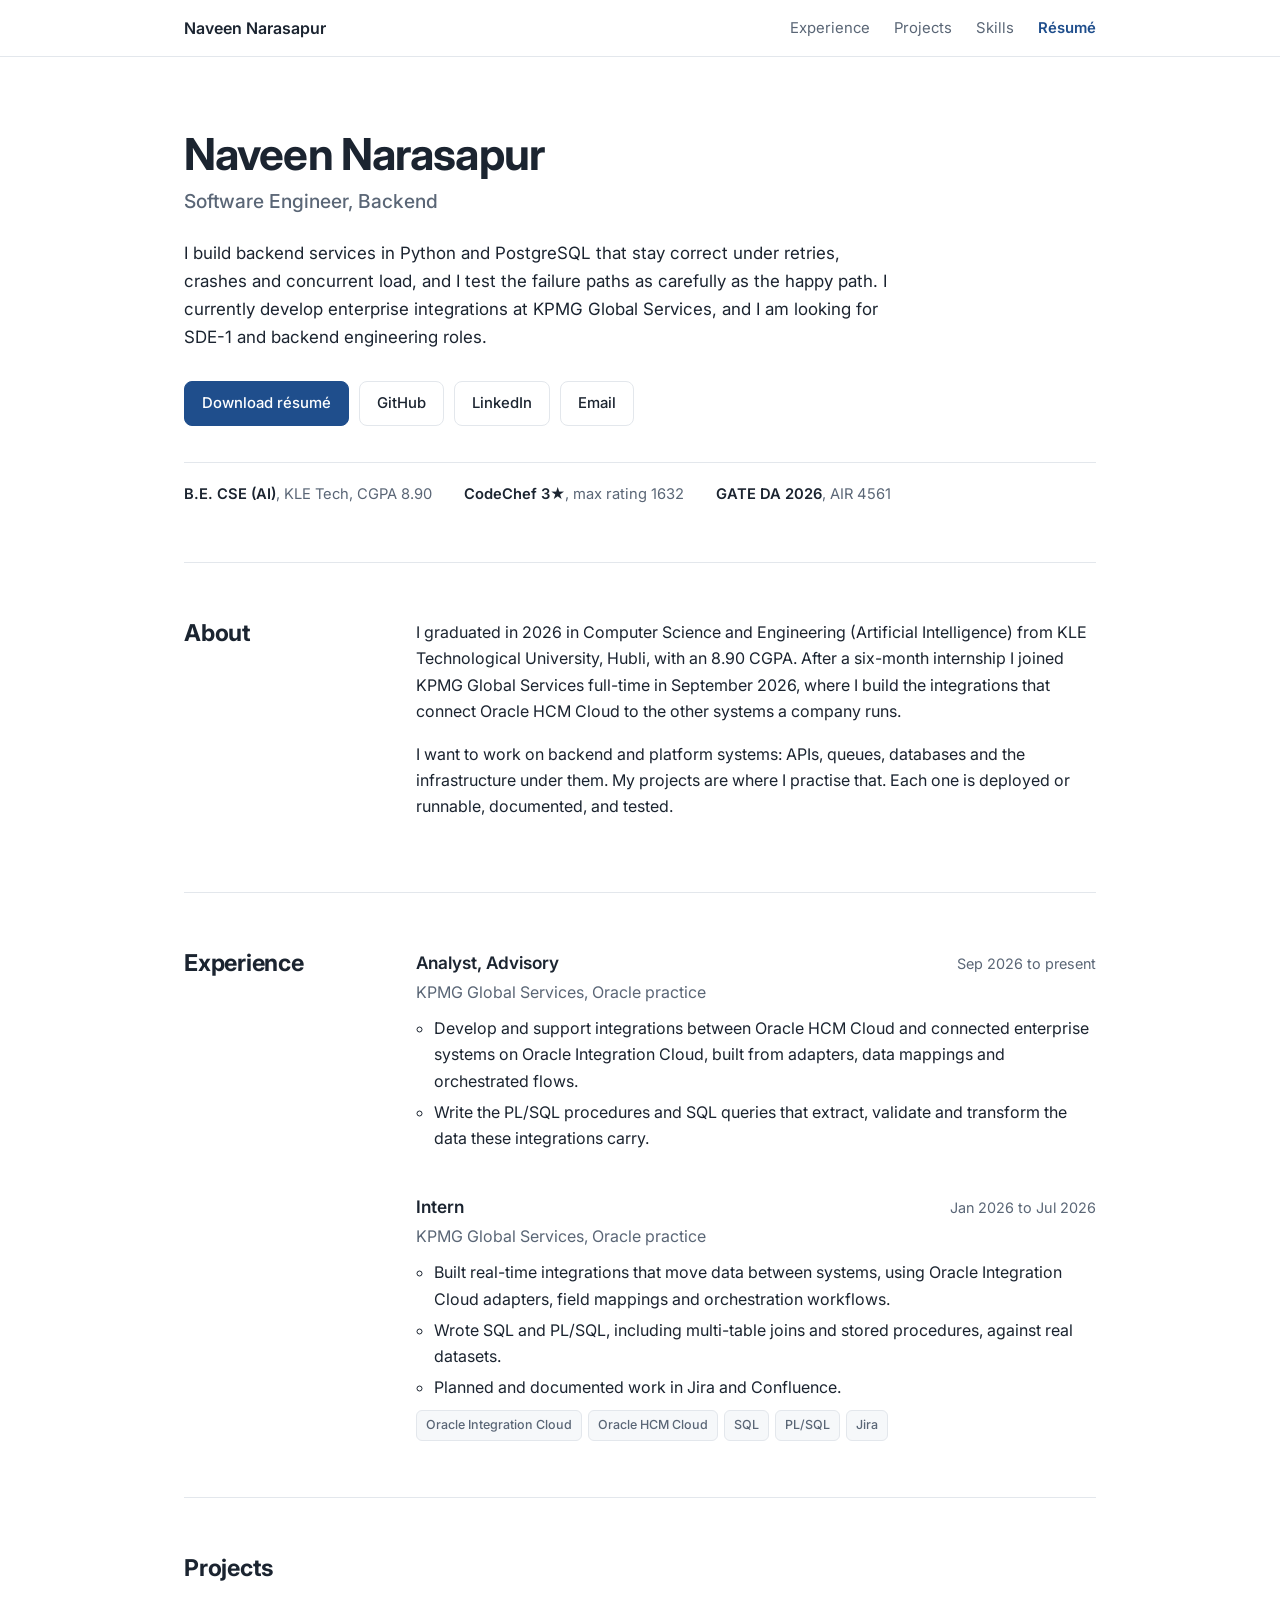
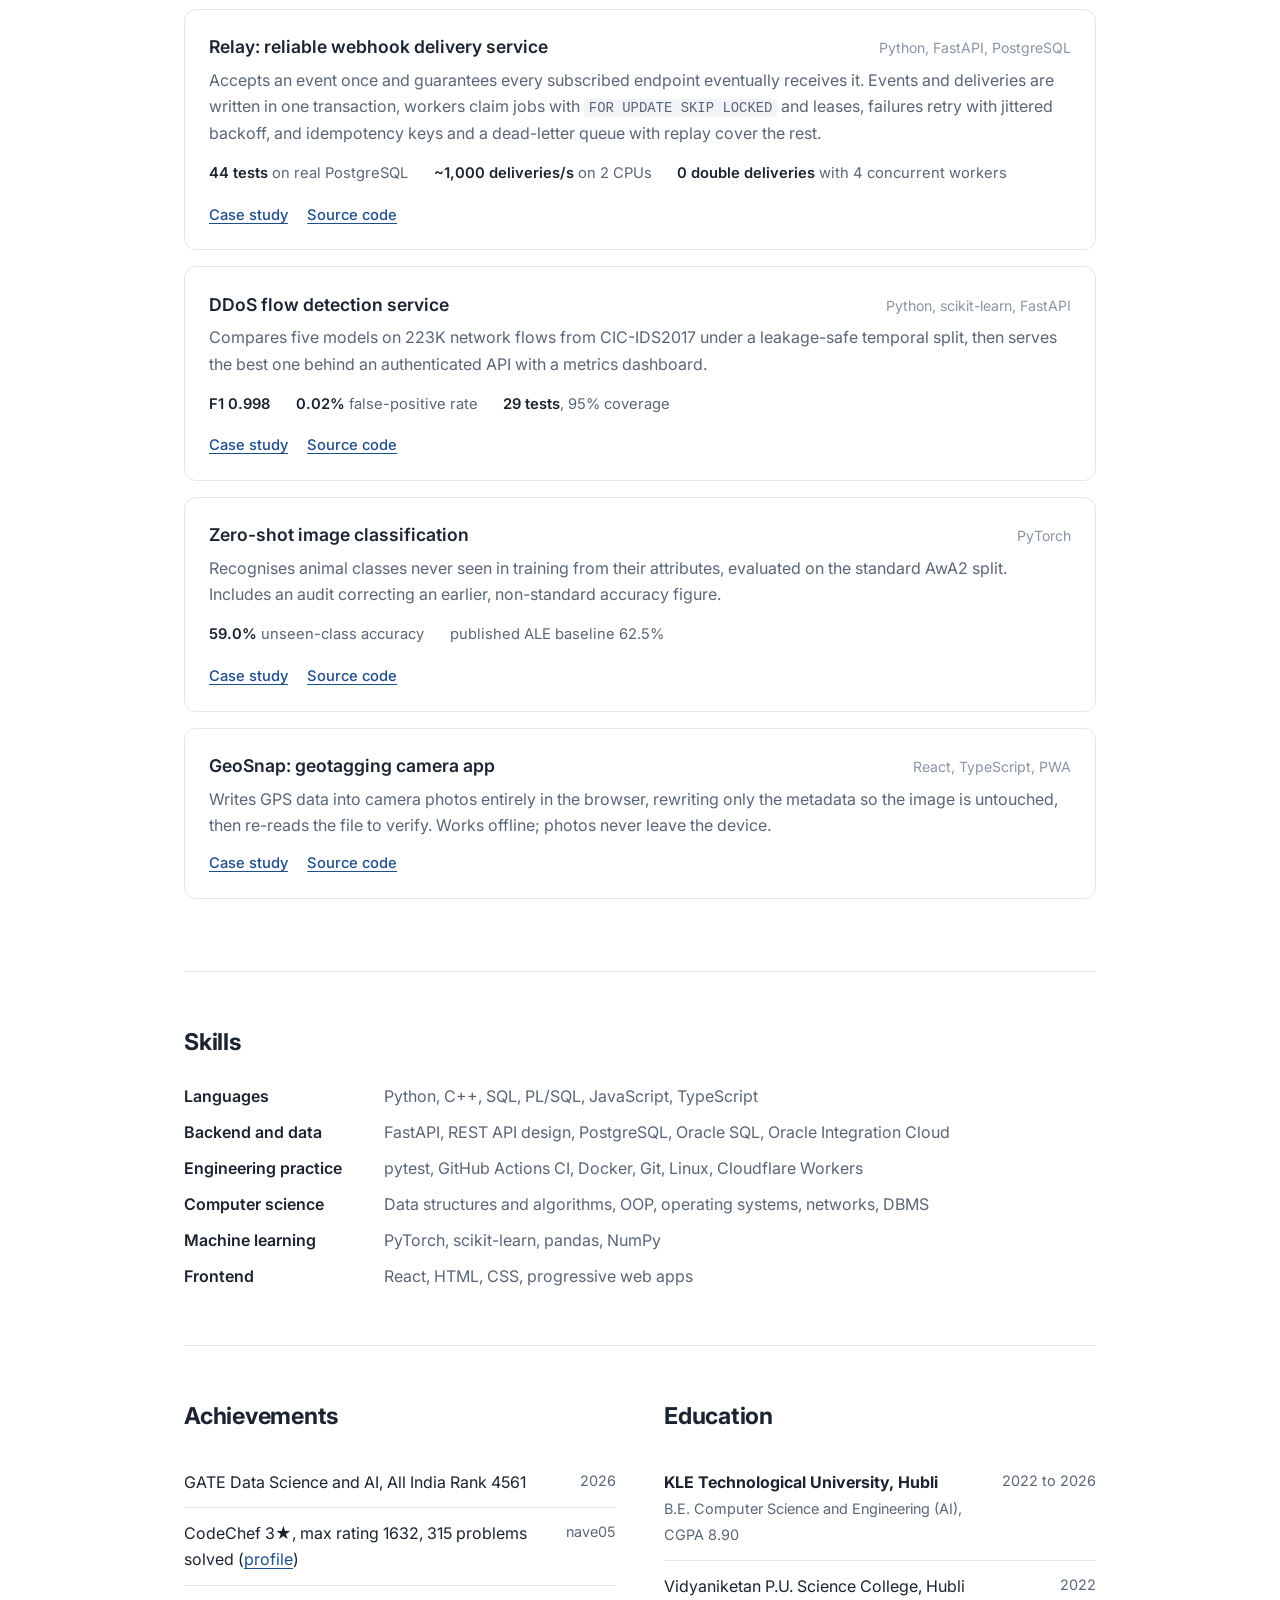
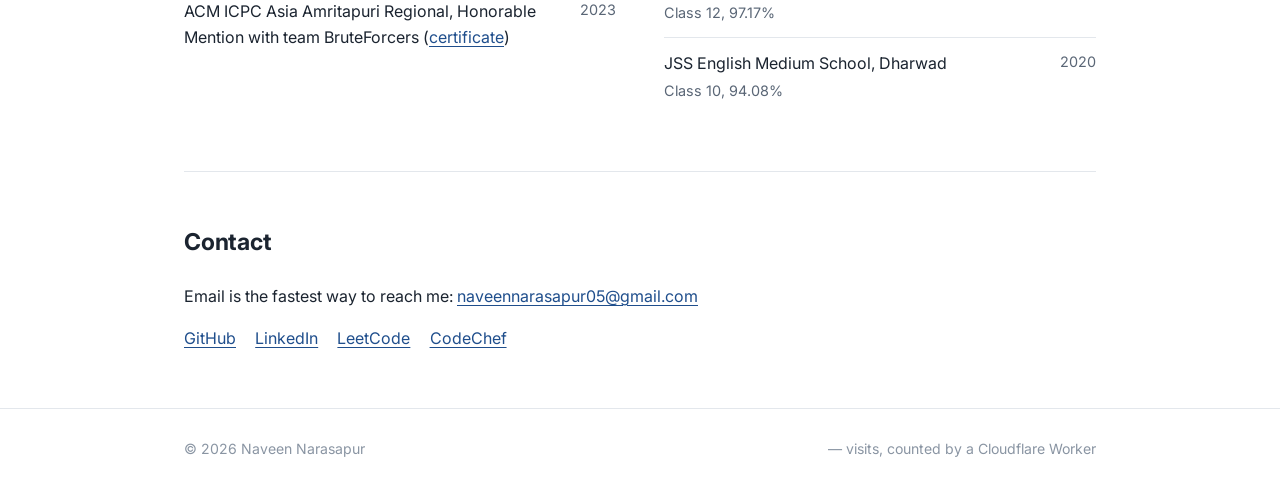
==== commit bf336b60: "Simplify portfolio design: single typeface, white background, plain project list Co-Authored-By: Cla" ====
--- a/index.html
+++ b/index.html
@@ -6,7 +6,7 @@
 <title>Naveen Narasapur, backend software engineer</title>
 <meta name="description" content="Naveen Narasapur is a backend software engineer who builds tested Python, FastAPI and PostgreSQL services. Develops enterprise integrations at KPMG Global Services. B.E. CSE (AI), KLE Tech, 8.90 CGPA.">
 <link rel="canonical" href="https://naveen-narasapur.in/">
-<meta name="theme-color" content="#eef2f6">
+<meta name="theme-color" content="#ffffff">
 <meta property="og:type" content="profile">
 <meta property="og:title" content="Naveen Narasapur, backend software engineer">
 <meta property="og:description" content="Backend services in Python and PostgreSQL, built to survive retries, crashes and concurrency.">
@@ -40,37 +40,20 @@
 <main id="main">
 <div class="wrap">
   <section class="hero" aria-labelledby="hero-h">
-    <div>
-      <p class="status"><i aria-hidden="true"></i>Open to SDE-1 and backend roles in Bangalore, Hyderabad or Pune</p>
-      <h1 id="hero-h">Naveen Narasapur</h1>
-      <p class="headline">Backend software engineer. I build services that stay correct when requests are retried, workers crash and the other side goes down.</p>
-      <p class="lede">I develop enterprise integrations at KPMG Global Services. Outside work I build backend systems end to end in Python and PostgreSQL, and I test the failure paths, not just the happy one.</p>
-      <div class="actions">
-        <a class="btn primary" href="/resume.pdf">Download résumé</a>
-        <a class="btn" href="https://github.com/NaveenNarasapur" rel="me">GitHub</a>
-        <a class="btn" href="https://www.linkedin.com/in/naveen-narasapur-936226256" rel="me">LinkedIn</a>
-      </div>
-      <ul class="creds">
-        <li><b>8.90 CGPA</b>, B.E. CSE (AI)</li>
-        <li><b>CodeChef 3★</b>, max 1632</li>
-        <li><b>GATE DA 2026</b>, AIR 4561</li>
-      </ul>
+    <h1 id="hero-h">Naveen Narasapur</h1>
+    <p class="role-title">Software Engineer, Backend</p>
+    <p class="lede">I build backend services in Python and PostgreSQL that stay correct under retries, crashes and concurrent load, and I test the failure paths as carefully as the happy path. I currently develop enterprise integrations at KPMG Global Services, and I am looking for SDE-1 and backend engineering roles.</p>
+    <div class="actions">
+      <a class="btn primary" href="/resume.pdf">Download résumé</a>
+      <a class="btn" href="https://github.com/NaveenNarasapur" rel="me">GitHub</a>
+      <a class="btn" href="https://www.linkedin.com/in/naveen-narasapur-936226256" rel="me">LinkedIn</a>
+      <a class="btn" href="mailto:naveennarasapur05@gmail.com">Email</a>
     </div>
-
-    <figure class="trace" aria-label="Example log of one webhook delivery through Relay: the first attempt fails with 503, is retried with jittered backoff, and succeeds.">
-      <div class="bar"><b>relay</b><span>one event, two subscribers</span></div>
-      <ol>
-        <li><span class="t">00.000</span><span><span class="k">POST</span> /v1/events  key=ord_1042  <span class="ok">202 accepted</span></span></li>
-        <li><span class="t">00.004</span><span>event + 2 deliveries written in one transaction</span></li>
-        <li><span class="t">00.011</span><span>worker-2 claims dlv_7f3a  <span class="t">SKIP LOCKED, lease 30s</span></span></li>
-        <li><span class="t">00.140</span><span>attempt 1 → shop.example/hooks  <span class="warn">503</span></span></li>
-        <li><span class="t">00.141</span><span>retry in 1.8s  <span class="t">exponential backoff, full jitter</span></span></li>
-        <li><span class="t">02.060</span><span>attempt 2 → shop.example/hooks  <span class="ok">200 delivered</span></span></li>
-        <li><span class="t">02.075</span><span>dlv_7f3b → crm.example/in  <span class="bad">410 gone</span></span></li>
-        <li><span class="t">02.076</span><span>dlv_7f3b moved to dead-letter queue  <span class="t">replayable</span></span></li>
-      </ol>
-      <figcaption>An example run of Relay, my webhook delivery service. <a href="/projects/webhook-relay.html">How it works</a></figcaption>
-    </figure>
+    <ul class="creds">
+      <li><b>B.E. CSE (AI)</b>, KLE Tech, CGPA 8.90</li>
+      <li><b>CodeChef 3★</b>, max rating 1632</li>
+      <li><b>GATE DA 2026</b>, AIR 4561</li>
+    </ul>
   </section>
 
   <section class="sec cols about" id="about" aria-labelledby="about-h">
@@ -85,8 +68,7 @@
     <h2 id="exp-h">Experience</h2>
     <ol class="timeline">
       <li class="now">
-        <span class="when">Sep 2026 to present</span>
-        <h3>Analyst, Advisory</h3>
+        <div class="head"><h3>Analyst, Advisory</h3><span class="when">Sep 2026 to present</span></div>
         <p class="org">KPMG Global Services, Oracle practice</p>
         <ul class="work">
           <li>Develop and support integrations between Oracle HCM Cloud and connected enterprise systems on Oracle Integration Cloud, built from adapters, data mappings and orchestrated flows.</li>
@@ -94,8 +76,7 @@
         </ul>
       </li>
       <li>
-        <span class="when">Jan 2026 to Jul 2026</span>
-        <h3>Intern</h3>
+        <div class="head"><h3>Intern</h3><span class="when">Jan 2026 to Jul 2026</span></div>
         <p class="org">KPMG Global Services, Oracle practice</p>
         <ul class="work">
           <li>Built real-time integrations that move data between systems, using Oracle Integration Cloud adapters, field mappings and orchestration workflows.</li>
@@ -110,51 +91,43 @@
   <section class="sec" id="projects" aria-labelledby="proj-h">
     <h2 id="proj-h">Projects</h2>
 
-    <article class="featured">
-      <div>
-        <h3><a href="/projects/webhook-relay.html">Relay, a reliable webhook delivery service</a></h3>
-        <p>Accepts an event once and guarantees every subscribed endpoint eventually receives it. Events and their deliveries are written in one transaction, workers claim jobs with <code>FOR UPDATE SKIP LOCKED</code> and leases, failures retry with jittered backoff, and idempotency keys plus a dead-letter queue with replay handle the rest.</p>
-        <ul class="tags"><li>Python</li><li>FastAPI</li><li>PostgreSQL</li><li>pytest</li><li>Docker</li><li>GitHub Actions</li></ul>
-        <div class="links"><a href="/projects/webhook-relay.html">Read the case study</a><a href="https://github.com/NaveenNarasapur/webhook-relay">Source code</a></div>
-      </div>
-      <ul class="numbers">
-        <li><b>44</b>tests against real PostgreSQL, including crashed and concurrent workers</li>
-        <li><b>~1,000/s</b>deliveries on 2 CPUs</li>
-        <li><b>0</b>double deliveries with 4 workers competing</li>
-      </ul>
+    <article class="project">
+      <div class="head"><h3><a href="/projects/webhook-relay.html">Relay: reliable webhook delivery service</a></h3><span class="lang">Python, FastAPI, PostgreSQL</span></div>
+      <p>Accepts an event once and guarantees every subscribed endpoint eventually receives it. Events and deliveries are written in one transaction, workers claim jobs with <code>FOR UPDATE SKIP LOCKED</code> and leases, failures retry with jittered backoff, and idempotency keys and a dead-letter queue with replay cover the rest.</p>
+      <ul class="results"><li><b>44 tests</b> on real PostgreSQL</li><li><b>~1,000 deliveries/s</b> on 2 CPUs</li><li><b>0 double deliveries</b> with 4 concurrent workers</li></ul>
+      <div class="links"><a href="/projects/webhook-relay.html">Case study</a><a href="https://github.com/NaveenNarasapur/webhook-relay">Source code</a></div>
     </article>
 
-    <div class="grid">
-      <article class="card">
-        <h3><a href="/projects/ddos-detection.html">DDoS flow detection service</a></h3>
-        <p class="lang">Python, scikit-learn, FastAPI</p>
-        <p>Compares five models on 223K network flows from CIC-IDS2017 under a leakage-safe temporal split, then serves the best one behind an authenticated API. F1 0.998 at a 0.02% false-positive rate.</p>
-        <div class="links"><a href="/projects/ddos-detection.html">Case study</a><a href="https://github.com/NaveenNarasapur/ddos-detection">Code</a></div>
-      </article>
-      <article class="card">
-        <h3><a href="/projects/zero-shot.html">Zero-shot image classification</a></h3>
-        <p class="lang">PyTorch, ResNet-101 features</p>
-        <p>Recognises animal classes it never saw in training from their attributes: 59.0% unseen-class accuracy on the standard AwA2 split, close to the published ALE baseline of 62.5%.</p>
-        <div class="links"><a href="/projects/zero-shot.html">Case study</a><a href="https://github.com/NaveenNarasapur/zero-shot-awa2">Code</a></div>
-      </article>
-      <article class="card">
-        <h3><a href="/projects/geosnap.html">GeoSnap camera app</a></h3>
-        <p class="lang">React, TypeScript, PWA</p>
-        <p>Writes GPS data into camera photos entirely in the browser, rewriting only the metadata so the image itself is untouched, then re-reads the file to verify. Works offline; photos never leave the phone.</p>
-        <div class="links"><a href="/projects/geosnap.html">Case study</a><a href="https://github.com/NaveenNarasapur/geosnap">Code</a></div>
-      </article>
-    </div>
+    <article class="project">
+      <div class="head"><h3><a href="/projects/ddos-detection.html">DDoS flow detection service</a></h3><span class="lang">Python, scikit-learn, FastAPI</span></div>
+      <p>Compares five models on 223K network flows from CIC-IDS2017 under a leakage-safe temporal split, then serves the best one behind an authenticated API with a metrics dashboard.</p>
+      <ul class="results"><li><b>F1 0.998</b></li><li><b>0.02%</b> false-positive rate</li><li><b>29 tests</b>, 95% coverage</li></ul>
+      <div class="links"><a href="/projects/ddos-detection.html">Case study</a><a href="https://github.com/NaveenNarasapur/ddos-detection">Source code</a></div>
+    </article>
+
+    <article class="project">
+      <div class="head"><h3><a href="/projects/zero-shot.html">Zero-shot image classification</a></h3><span class="lang">PyTorch</span></div>
+      <p>Recognises animal classes never seen in training from their attributes, evaluated on the standard AwA2 split. Includes an audit correcting an earlier, non-standard accuracy figure.</p>
+      <ul class="results"><li><b>59.0%</b> unseen-class accuracy</li><li>published ALE baseline 62.5%</li></ul>
+      <div class="links"><a href="/projects/zero-shot.html">Case study</a><a href="https://github.com/NaveenNarasapur/zero-shot-awa2">Source code</a></div>
+    </article>
+
+    <article class="project">
+      <div class="head"><h3><a href="/projects/geosnap.html">GeoSnap: geotagging camera app</a></h3><span class="lang">React, TypeScript, PWA</span></div>
+      <p>Writes GPS data into camera photos entirely in the browser, rewriting only the metadata so the image is untouched, then re-reads the file to verify. Works offline; photos never leave the device.</p>
+      <div class="links"><a href="/projects/geosnap.html">Case study</a><a href="https://github.com/NaveenNarasapur/geosnap">Source code</a></div>
+    </article>
   </section>
 
   <section class="sec" id="skills" aria-labelledby="skills-h">
     <h2 id="skills-h">Skills</h2>
     <dl class="skills">
-      <div><dt>Languages</dt><dd>Python, C++, SQL, PL/SQL, JavaScript, TypeScript</dd></div>
-      <div><dt>Backend and data</dt><dd>FastAPI, REST API design, PostgreSQL, Oracle SQL, Oracle Integration Cloud</dd></div>
-      <div><dt>Engineering practice</dt><dd>pytest, GitHub Actions CI, Docker, Git, Linux, Cloudflare Workers</dd></div>
-      <div><dt>Computer science</dt><dd>Data structures and algorithms, OOP, operating systems, networks, DBMS</dd></div>
-      <div><dt>Machine learning</dt><dd>PyTorch, scikit-learn, pandas, NumPy</dd></div>
-      <div><dt>Frontend</dt><dd>React, HTML, CSS, progressive web apps</dd></div>
+      <dt>Languages</dt><dd>Python, C++, SQL, PL/SQL, JavaScript, TypeScript</dd>
+      <dt>Backend and data</dt><dd>FastAPI, REST API design, PostgreSQL, Oracle SQL, Oracle Integration Cloud</dd>
+      <dt>Engineering practice</dt><dd>pytest, GitHub Actions CI, Docker, Git, Linux, Cloudflare Workers</dd>
+      <dt>Computer science</dt><dd>Data structures and algorithms, OOP, operating systems, networks, DBMS</dd>
+      <dt>Machine learning</dt><dd>PyTorch, scikit-learn, pandas, NumPy</dd>
+      <dt>Frontend</dt><dd>React, HTML, CSS, progressive web apps</dd>
     </dl>
   </section>
 
@@ -177,15 +150,10 @@
     </section>
   </div>
 
-  <section class="contact" id="contact" aria-labelledby="contact-h">
-    <div>
-      <h2 id="contact-h">Hiring for a backend role?</h2>
-      <p>Email is the fastest way to reach me. I am happy to talk about any of these projects in depth.</p>
-    </div>
-    <div>
-      <a class="mail" href="mailto:naveennarasapur05@gmail.com">naveennarasapur05@gmail.com</a>
-      <div class="elsewhere"><a href="https://github.com/NaveenNarasapur">GitHub</a><a href="https://www.linkedin.com/in/naveen-narasapur-936226256">LinkedIn</a><a href="https://leetcode.com/u/nave05/">LeetCode</a><a href="https://www.codechef.com/users/nave05">CodeChef</a></div>
-    </div>
+  <section class="sec contact" id="contact" aria-labelledby="contact-h">
+    <h2 id="contact-h">Contact</h2>
+    <p>Email is the fastest way to reach me: <a href="mailto:naveennarasapur05@gmail.com">naveennarasapur05@gmail.com</a></p>
+    <div class="elsewhere"><a href="https://github.com/NaveenNarasapur">GitHub</a><a href="https://www.linkedin.com/in/naveen-narasapur-936226256">LinkedIn</a><a href="https://leetcode.com/u/nave05/">LeetCode</a><a href="https://www.codechef.com/users/nave05">CodeChef</a></div>
   </section>
 </div>
 </main>
--- a/assets/style.css
+++ b/assets/style.css
@@ -1,166 +1,116 @@
 /* Naveen Narasapur — portfolio */
-@import url("https://fonts.googleapis.com/css2?family=Bricolage+Grotesque:opsz,wght@12..96,500;12..96,700;12..96,800&family=Instrument+Sans:ital,wght@0,400;0,500;0,600;1,400&family=JetBrains+Mono:wght@400;500&display=swap");
+@import url("https://fonts.googleapis.com/css2?family=Inter:wght@400;500;600;700&display=swap");
 
 :root{
-  --paper:#eef2f6; --surface:#ffffff; --ink:#102033; --slate:#556579; --faint:#8593a3;
-  --line:#d6dee7; --teal:#0b7a75; --teal-soft:#dcefed; --amber:#b7791f; --red:#b42318;
-  --trace:#0e1b2a; --trace-line:#1e3045; --trace-text:#c9d6e3; --trace-dim:#6f8399;
-  --display:"Bricolage Grotesque", ui-sans-serif, system-ui, sans-serif;
-  --sans:"Instrument Sans", ui-sans-serif, system-ui, -apple-system, "Segoe UI", Roboto, sans-serif;
-  --mono:"JetBrains Mono", ui-monospace, SFMono-Regular, Menlo, Consolas, monospace;
-  --wide:72rem; --text:44rem;
+  --bg:#ffffff; --soft:#f6f8fa; --ink:#1b2430; --slate:#5a6676; --faint:#8a95a3;
+  --line:#e3e7ec; --accent:#1f4e8c; --accent-soft:#eef3fa; --code:#f2f4f7;
+  --sans:"Inter", ui-sans-serif, system-ui, -apple-system, "Segoe UI", Roboto, sans-serif;
+  --mono:ui-monospace, SFMono-Regular, Menlo, Consolas, monospace;
+  --wide:60rem; --text:44rem;
 }
 @media (prefers-color-scheme: dark){
-  :root{ --paper:#0f1822; --surface:#152230; --ink:#e4eaf0; --slate:#9fb0c1; --faint:#6f8399;
-    --line:#22344a; --teal:#3cc0b6; --teal-soft:#123634; --amber:#e0a84a; --red:#f07167;
-    --trace:#0a131d; --trace-line:#1c2d40; }
+  :root{ --bg:#11161d; --soft:#171e27; --ink:#e6eaef; --slate:#a3aebb; --faint:#738091;
+    --line:#26303c; --accent:#8cb4ff; --accent-soft:#1a2638; --code:#1c2430; }
 }
 *{box-sizing:border-box}
 html{-webkit-text-size-adjust:100%;scroll-behavior:smooth}
-body{margin:0;background:var(--paper);color:var(--ink);font:17px/1.6 var(--sans);text-rendering:optimizeLegibility}
-a{color:var(--teal);text-underline-offset:.2em;text-decoration-thickness:1px}
+body{margin:0;background:var(--bg);color:var(--ink);font:16px/1.65 var(--sans);text-rendering:optimizeLegibility}
+a{color:var(--accent);text-underline-offset:.2em;text-decoration-thickness:1px}
 a:hover{text-decoration-thickness:2px}
-:focus-visible{outline:2px solid var(--teal);outline-offset:3px;border-radius:4px}
-.skip{position:absolute;left:-999px;top:0;background:var(--ink);color:var(--paper);padding:.5rem .8rem;z-index:10}
+:focus-visible{outline:2px solid var(--accent);outline-offset:3px;border-radius:4px}
+.skip{position:absolute;left:-999px;top:0;background:var(--ink);color:var(--bg);padding:.5rem .8rem;z-index:10}
 .skip:focus{left:.5rem;top:.5rem}
 .wrap{max-width:var(--wide);margin:0 auto;padding:0 1.5rem}
 p{margin:0 0 1rem}
 .muted{color:var(--slate)}
 .small{font-size:.9rem}
 
-/* header */
-header.site{position:sticky;top:0;z-index:5;background:color-mix(in srgb,var(--paper) 88%,transparent);backdrop-filter:blur(10px);border-bottom:1px solid var(--line)}
-header.site .wrap{display:flex;align-items:center;justify-content:space-between;height:3.6rem;gap:1rem}
-.brand{font:700 1.15rem/1 var(--display);color:var(--ink);text-decoration:none;letter-spacing:-.02em}
-nav ul{display:flex;gap:1.4rem;list-style:none;margin:0;padding:0;font-size:.95rem}
+header.site{position:sticky;top:0;z-index:5;background:color-mix(in srgb,var(--bg) 92%,transparent);backdrop-filter:blur(8px);border-bottom:1px solid var(--line)}
+header.site .wrap{display:flex;align-items:center;justify-content:space-between;height:3.5rem;gap:1rem}
+.brand{font-weight:600;color:var(--ink);text-decoration:none}
+nav ul{display:flex;gap:1.5rem;list-style:none;margin:0;padding:0;font-size:.93rem}
 nav a{color:var(--slate);text-decoration:none}
 nav a:hover{color:var(--ink)}
-nav a.cta{color:var(--ink);font-weight:600;border-bottom:2px solid var(--teal)}
+nav a.cta{color:var(--accent);font-weight:600}
 @media (max-width:640px){ nav ul li.opt{display:none} nav ul{gap:1rem} }
 
-/* hero */
-.hero{display:grid;grid-template-columns:1.05fr 1fr;gap:3.5rem;align-items:center;padding:5rem 0 4.5rem}
-.status{display:inline-flex;align-items:center;gap:.55rem;font-size:.92rem;color:var(--slate);margin:0 0 1.4rem}
-.status i{width:.55rem;height:.55rem;border-radius:50%;background:var(--teal);box-shadow:0 0 0 4px var(--teal-soft)}
-.hero h1{font:800 clamp(2.8rem,6.4vw,4.6rem)/.98 var(--display);letter-spacing:-.035em;margin:0 0 1.3rem}
-.hero .headline{font:500 clamp(1.25rem,2.2vw,1.5rem)/1.35 var(--display);letter-spacing:-.01em;margin:0 0 1.2rem;max-width:32rem}
-.hero .lede{color:var(--slate);max-width:34rem;margin:0 0 2rem}
-.actions{display:flex;flex-wrap:wrap;gap:.7rem}
-.btn{display:inline-flex;align-items:center;padding:.7rem 1.15rem;border-radius:10px;border:1.5px solid var(--ink);color:var(--ink);text-decoration:none;font-weight:600;font-size:.95rem;transition:background .15s,color .15s}
-.btn:hover{background:var(--ink);color:var(--paper)}
-.btn.primary{background:var(--ink);color:var(--paper)}
-.btn.primary:hover{background:var(--teal);border-color:var(--teal)}
-.creds{display:flex;flex-wrap:wrap;gap:.4rem 1.6rem;list-style:none;margin:2.2rem 0 0;padding:0;font-size:.9rem;color:var(--slate)}
+.hero{padding:4.5rem 0 3.5rem}
+.hero h1{font-size:clamp(2.1rem,5vw,2.75rem);line-height:1.15;font-weight:700;letter-spacing:-.02em;margin:0 0 .4rem}
+.hero .role-title{font-size:1.2rem;font-weight:500;color:var(--slate);margin:0 0 1.4rem}
+.hero .lede{font-size:1.06rem;max-width:var(--text);margin:0 0 1.8rem}
+.actions{display:flex;flex-wrap:wrap;gap:.65rem}
+.btn{display:inline-flex;align-items:center;padding:.6rem 1.05rem;border-radius:8px;border:1px solid var(--line);background:var(--bg);color:var(--ink);text-decoration:none;font-weight:500;font-size:.93rem}
+.btn:hover{border-color:var(--faint)}
+.btn.primary{background:var(--accent);border-color:var(--accent);color:#fff}
+.btn.primary:hover{filter:brightness(1.1)}
+.creds{display:flex;flex-wrap:wrap;gap:.5rem 2rem;list-style:none;margin:2.2rem 0 0;padding:1.2rem 0 0;border-top:1px solid var(--line);font-size:.92rem;color:var(--slate)}
 .creds b{color:var(--ink);font-weight:600}
 
-/* the delivery trace */
-.trace{background:var(--trace);color:var(--trace-text);border-radius:16px;padding:0;font:13px/1.75 var(--mono);box-shadow:0 30px 60px -30px rgba(16,32,51,.55);overflow:hidden;margin:0}
-.trace .bar{display:flex;justify-content:space-between;align-items:center;padding:.75rem 1.1rem;border-bottom:1px solid var(--trace-line);font-family:var(--sans);font-size:.82rem;color:var(--trace-dim)}
-.trace .bar b{color:var(--trace-text);font-weight:600}
-.trace ol{list-style:none;margin:0;padding:1rem 1.1rem 1.2rem;counter-reset:l}
-.trace li{display:grid;grid-template-columns:4.6rem 1fr;gap:.6rem;white-space:pre-wrap;word-break:break-word}
-.trace .t{color:var(--trace-dim)}
-.trace .ok{color:#5fd4a0} .trace .warn{color:#f2b84b} .trace .bad{color:#ff8a7a} .trace .k{color:#8fb8ff}
-.trace figcaption{font:13px/1.5 var(--sans);color:var(--trace-dim);padding:.8rem 1.1rem;border-top:1px solid var(--trace-line);margin:0}
-.trace figcaption a{color:#7fd6cf}
-@media (prefers-reduced-motion:no-preference){
-  .trace li{opacity:0;animation:line .01s forwards}
-  .trace li:nth-child(1){animation-delay:.3s} .trace li:nth-child(2){animation-delay:.75s}
-  .trace li:nth-child(3){animation-delay:1.2s} .trace li:nth-child(4){animation-delay:1.65s}
-  .trace li:nth-child(5){animation-delay:2.7s} .trace li:nth-child(6){animation-delay:3.15s}
-  .trace li:nth-child(7){animation-delay:3.6s} .trace li:nth-child(8){animation-delay:4.05s}
-  @keyframes line{to{opacity:1}}
-}
+.sec{padding:3.5rem 0;border-top:1px solid var(--line)}
+.sec h2{font-size:1.45rem;line-height:1.25;font-weight:700;letter-spacing:-.01em;margin:0 0 1.6rem}
+.cols{display:grid;grid-template-columns:12rem 1fr;gap:2.5rem}
+.cols > h2{margin:0}
+@media (max-width:760px){ .cols{grid-template-columns:1fr;gap:1rem} }
+.about p{max-width:var(--text)}
 
-/* sections */
-.sec{padding:4.5rem 0;border-top:1px solid var(--line)}
-.sec h2{font:700 clamp(1.8rem,3.4vw,2.4rem)/1.1 var(--display);letter-spacing:-.025em;margin:0 0 2.2rem}
-.sec .intro{max-width:var(--text);color:var(--slate);margin:-1.2rem 0 2.4rem}
-.cols{display:grid;grid-template-columns:16rem 1fr;gap:3rem}
-.cols > h2{margin:0}
-@media (max-width:860px){ .hero{grid-template-columns:1fr;gap:2.5rem;padding:3.5rem 0} .cols{grid-template-columns:1fr;gap:1.2rem} }
-
-.about p{max-width:var(--text);font-size:1.08rem}
-
-/* experience: a real timeline */
-.timeline{list-style:none;margin:0;padding:0;border-left:2px solid var(--line)}
-.timeline > li{position:relative;padding:0 0 2.4rem 1.8rem}
+.timeline{list-style:none;margin:0;padding:0}
+.timeline > li{padding:0 0 2rem}
 .timeline > li:last-child{padding-bottom:0}
-.timeline > li::before{content:"";position:absolute;left:-7px;top:.45rem;width:12px;height:12px;border-radius:50%;background:var(--paper);border:2px solid var(--teal)}
-.timeline > li.now::before{background:var(--teal)}
-.timeline h3{font:700 1.3rem/1.25 var(--display);letter-spacing:-.015em;margin:0}
-.timeline .org{color:var(--slate);margin:.15rem 0 .8rem}
-.timeline .when{color:var(--slate);font-size:.9rem;font-weight:500}
-.timeline ul.work{margin:0 0 .9rem;padding-left:1.1rem;max-width:var(--text)}
-.timeline ul.work li{margin:.35rem 0}
+.timeline .head{display:flex;justify-content:space-between;gap:1rem;flex-wrap:wrap;align-items:baseline}
+.timeline h3{font-size:1.08rem;font-weight:600;margin:0}
+.timeline .when{color:var(--slate);font-size:.9rem}
+.timeline .org{color:var(--slate);margin:.1rem 0 .6rem}
+.timeline ul.work{margin:0 0 .6rem;padding-left:1.1rem}
+.timeline ul.work li{margin:.3rem 0}
 
 .tags{display:flex;flex-wrap:wrap;gap:.4rem;list-style:none;padding:0;margin:.6rem 0 0}
-.tags li{font-size:.8rem;font-weight:500;padding:.28rem .6rem;border-radius:999px;border:1px solid var(--line);color:var(--slate);background:var(--surface)}
+.tags li{font-size:.78rem;font-weight:500;padding:.25rem .55rem;border-radius:6px;background:var(--soft);border:1px solid var(--line);color:var(--slate)}
 
-/* projects */
-.featured{display:grid;grid-template-columns:1.4fr 1fr;gap:2.5rem;background:var(--surface);border:1px solid var(--line);border-radius:20px;padding:2.2rem;margin-bottom:1.5rem}
-.featured h3{font:800 clamp(1.6rem,3vw,2.1rem)/1.1 var(--display);letter-spacing:-.025em;margin:0 0 .9rem}
-.featured h3 a, .card h3 a{color:var(--ink);text-decoration:none}
-.featured h3 a:hover, .card h3 a:hover{color:var(--teal)}
-.featured p{color:var(--slate)}
-.numbers{list-style:none;margin:0;padding:0;display:grid;gap:1.1rem;align-content:center;border-left:1px solid var(--line);padding-left:2rem}
-.numbers li{font-size:.92rem;color:var(--slate)}
-.numbers b{display:block;font:800 2rem/1.05 var(--display);letter-spacing:-.03em;color:var(--teal)}
-.grid{display:grid;grid-template-columns:repeat(3,1fr);gap:1.5rem}
-.card{display:flex;flex-direction:column;border-top:3px solid var(--ink);padding-top:1.2rem}
-.card h3{font:700 1.25rem/1.2 var(--display);letter-spacing:-.015em;margin:0 0 .3rem}
-.card .lang{font-size:.85rem;color:var(--faint);margin:0 0 .8rem}
-.card p{color:var(--slate);font-size:.97rem}
-.links{display:flex;gap:1.2rem;font-weight:600;font-size:.93rem;margin-top:auto;padding-top:.6rem}
-@media (max-width:960px){ .grid{grid-template-columns:1fr 1fr} }
-@media (max-width:760px){ .featured{grid-template-columns:1fr;padding:1.5rem} .numbers{border-left:0;padding-left:0;border-top:1px solid var(--line);padding-top:1.2rem;grid-template-columns:repeat(3,1fr)} .numbers b{font-size:1.5rem} .grid{grid-template-columns:1fr} }
+.project{border:1px solid var(--line);border-radius:12px;padding:1.4rem 1.5rem;margin-bottom:1rem;background:var(--bg)}
+.project .head{display:flex;justify-content:space-between;gap:1rem;flex-wrap:wrap;align-items:baseline;margin-bottom:.35rem}
+.project h3{font-size:1.1rem;font-weight:600;margin:0}
+.project h3 a{color:var(--ink);text-decoration:none}
+.project h3 a:hover{color:var(--accent)}
+.project .lang{font-size:.88rem;color:var(--faint)}
+.project p{color:var(--slate);margin-bottom:.6rem}
+.project .results{list-style:none;display:flex;flex-wrap:wrap;gap:.4rem 1.6rem;padding:0;margin:.2rem 0 .4rem;font-size:.92rem;color:var(--slate)}
+.project .results b{color:var(--ink);font-weight:600}
+.links{display:flex;gap:1.2rem;font-weight:500;font-size:.92rem;margin-top:.8rem}
 
-/* skills */
-dl.skills{display:grid;grid-template-columns:repeat(auto-fit,minmax(15rem,1fr));gap:1.8rem 2.5rem;margin:0}
-dl.skills div{border-top:1px solid var(--line);padding-top:.9rem}
-dl.skills dt{font:700 1.05rem/1.3 var(--display);margin-bottom:.35rem}
+dl.skills{display:grid;grid-template-columns:11rem 1fr;gap:.6rem 1.5rem;margin:0}
+dl.skills dt{font-weight:600}
 dl.skills dd{margin:0;color:var(--slate)}
+@media (max-width:640px){ dl.skills{grid-template-columns:1fr;gap:.1rem} dl.skills dd{margin-bottom:.7rem} }
 
-/* achievements + education */
 .pair{display:grid;grid-template-columns:1fr 1fr;gap:3rem}
-.pair h2{margin-bottom:1.4rem}
 @media (max-width:760px){ .pair{grid-template-columns:1fr} }
 .rows{list-style:none;margin:0;padding:0}
-.rows li{display:flex;justify-content:space-between;gap:1rem;padding:.85rem 0;border-bottom:1px solid var(--line)}
+.rows li{display:flex;justify-content:space-between;gap:1rem;padding:.75rem 0;border-bottom:1px solid var(--line)}
 .rows li:last-child{border-bottom:0}
 .rows .r{color:var(--slate);font-size:.9rem;white-space:nowrap}
 
-/* contact */
-.contact{background:var(--ink);color:var(--paper);border-radius:24px;padding:3rem;margin:4.5rem 0 3rem;display:flex;justify-content:space-between;align-items:end;gap:2rem;flex-wrap:wrap}
-.contact h2{font:800 clamp(2rem,4vw,3rem)/1.02 var(--display);letter-spacing:-.03em;margin:0 0 .8rem;max-width:30rem}
-.contact p{color:color-mix(in srgb,var(--paper) 72%,transparent);margin:0;max-width:30rem}
-.contact .mail{font:700 clamp(1.1rem,2.4vw,1.5rem)/1.2 var(--display);color:var(--paper);word-break:break-all}
-.contact .mail:hover{color:#7fd6cf}
-.contact .elsewhere{display:flex;gap:1.2rem;margin-top:1rem;font-size:.95rem}
-.contact .elsewhere a{color:color-mix(in srgb,var(--paper) 80%,transparent)}
-@media (prefers-color-scheme: dark){ .contact{background:var(--surface);color:var(--ink)} .contact p,.contact .elsewhere a{color:var(--slate)} .contact .mail{color:var(--ink)} }
-@media (max-width:640px){ .contact{padding:2rem;border-radius:18px} }
+.contact p{max-width:var(--text)}
+.contact .elsewhere{display:flex;flex-wrap:wrap;gap:1.2rem;margin-top:.4rem}
 
-footer{padding:0 0 2.5rem;color:var(--faint);font-size:.88rem}
+footer{border-top:1px solid var(--line);padding:1.8rem 0 2.5rem;color:var(--faint);font-size:.88rem}
 footer .wrap{display:flex;justify-content:space-between;flex-wrap:wrap;gap:.5rem}
 
-/* project detail pages */
 main > .wrap > article{max-width:var(--text);margin:0 auto}
-.crumb{font-size:.92rem;font-weight:600;margin:3rem 0 1.5rem}
-article h1{font:800 clamp(2rem,4.6vw,2.9rem)/1.05 var(--display);letter-spacing:-.03em;margin:0 0 .8rem}
-article h2{font:700 1.5rem/1.2 var(--display);letter-spacing:-.015em;margin:2.6rem 0 .9rem}
-article h3{font:700 1.15rem/1.3 var(--display);margin:1.6rem 0 .5rem}
-article li{margin:.35rem 0}
-.meta{display:flex;flex-wrap:wrap;gap:.4rem 1.4rem;font-size:.92rem;color:var(--slate);margin:.4rem 0 1.8rem;padding-bottom:1.4rem;border-bottom:1px solid var(--line)}
-pre{background:var(--trace);color:var(--trace-text);border-radius:12px;padding:1rem 1.1rem;overflow:auto;font:.82rem/1.6 var(--mono)}
-code{font-family:var(--mono);font-size:.86em;background:color-mix(in srgb,var(--line) 60%,transparent);padding:.1em .35em;border-radius:5px}
-pre code{background:none;padding:0;color:inherit}
-figure{margin:1.6rem 0}
+.crumb{font-size:.92rem;font-weight:500;margin:2.8rem 0 1.5rem}
+article h1{font-size:clamp(1.8rem,4.2vw,2.3rem);line-height:1.2;font-weight:700;letter-spacing:-.02em;margin:0 0 .7rem}
+article h2{font-size:1.3rem;font-weight:700;margin:2.4rem 0 .8rem}
+article h3{font-size:1.08rem;font-weight:600;margin:1.5rem 0 .5rem}
+article li{margin:.3rem 0}
+.meta{display:flex;flex-wrap:wrap;gap:.4rem 1.4rem;font-size:.92rem;color:var(--slate);margin:.4rem 0 1.6rem;padding-bottom:1.3rem;border-bottom:1px solid var(--line)}
+pre{background:var(--code);border:1px solid var(--line);border-radius:8px;padding:1rem;overflow:auto;font:.84rem/1.6 var(--mono)}
+code{font-family:var(--mono);font-size:.87em;background:var(--code);padding:.1em .35em;border-radius:4px}
+pre code{background:none;padding:0}
+figure{margin:1.5rem 0}
 figure svg{width:100%;height:auto;display:block}
 figcaption{font-size:.85rem;color:var(--slate);margin-top:.5rem}
-table{border-collapse:collapse;width:100%;font-size:.92rem;margin:.6rem 0 1.4rem}
-th,td{text-align:left;padding:.6rem .6rem;border-bottom:1px solid var(--line);vertical-align:top}
+table{border-collapse:collapse;width:100%;font-size:.92rem;margin:.6rem 0 1.3rem}
+th,td{text-align:left;padding:.55rem .6rem;border-bottom:1px solid var(--line);vertical-align:top}
 th{font-weight:600;color:var(--slate)}
-.note{border-left:3px solid var(--teal);background:var(--teal-soft);padding:.8rem 1rem;border-radius:0 10px 10px 0;font-size:.95rem}
-@media print{ header.site,.actions,.trace,footer{display:none} body{background:#fff} .contact{background:#fff;color:#000} }
-@media (prefers-reduced-motion:reduce){ html{scroll-behavior:auto} *{transition:none!important} }
+.note{border-left:3px solid var(--accent);background:var(--accent-soft);padding:.75rem 1rem;border-radius:0 8px 8px 0;font-size:.95rem}
+@media print{ header.site,.actions,footer{display:none} }
+@media (prefers-reduced-motion:reduce){ html{scroll-behavior:auto} }
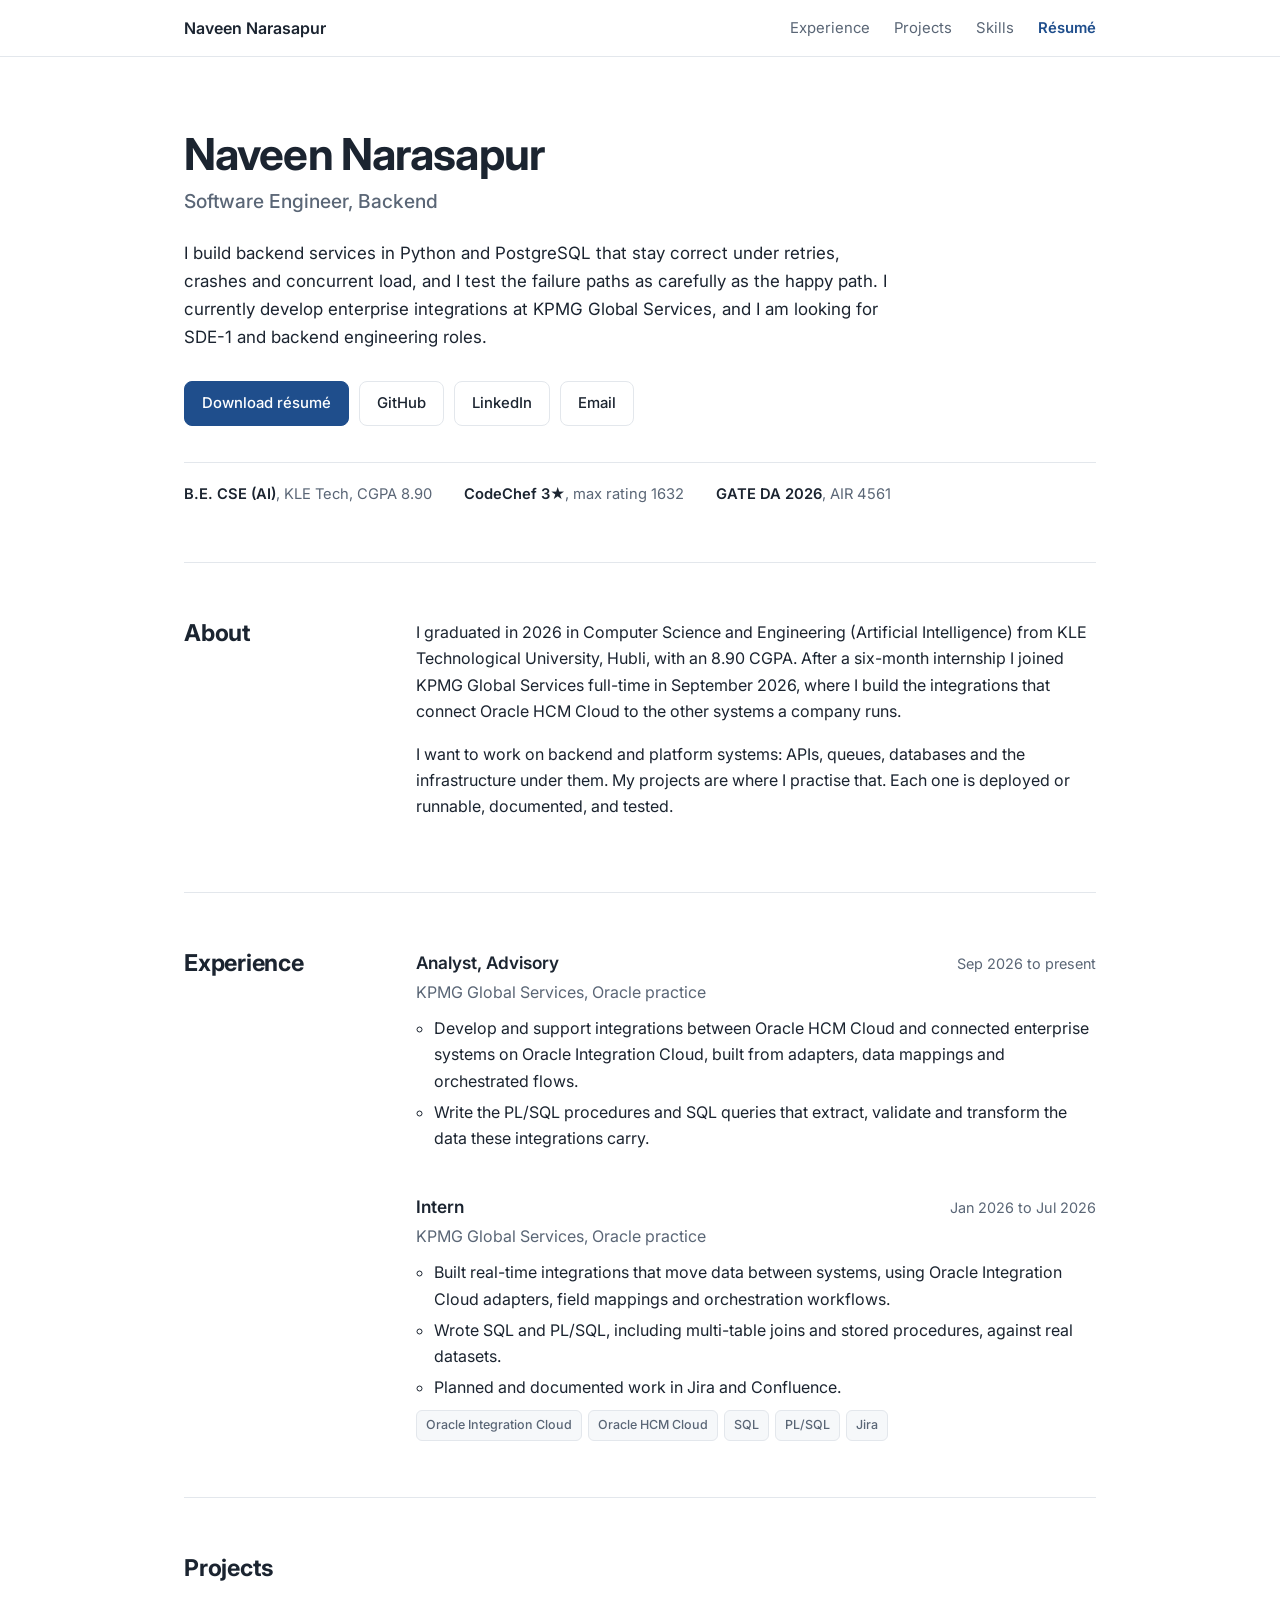
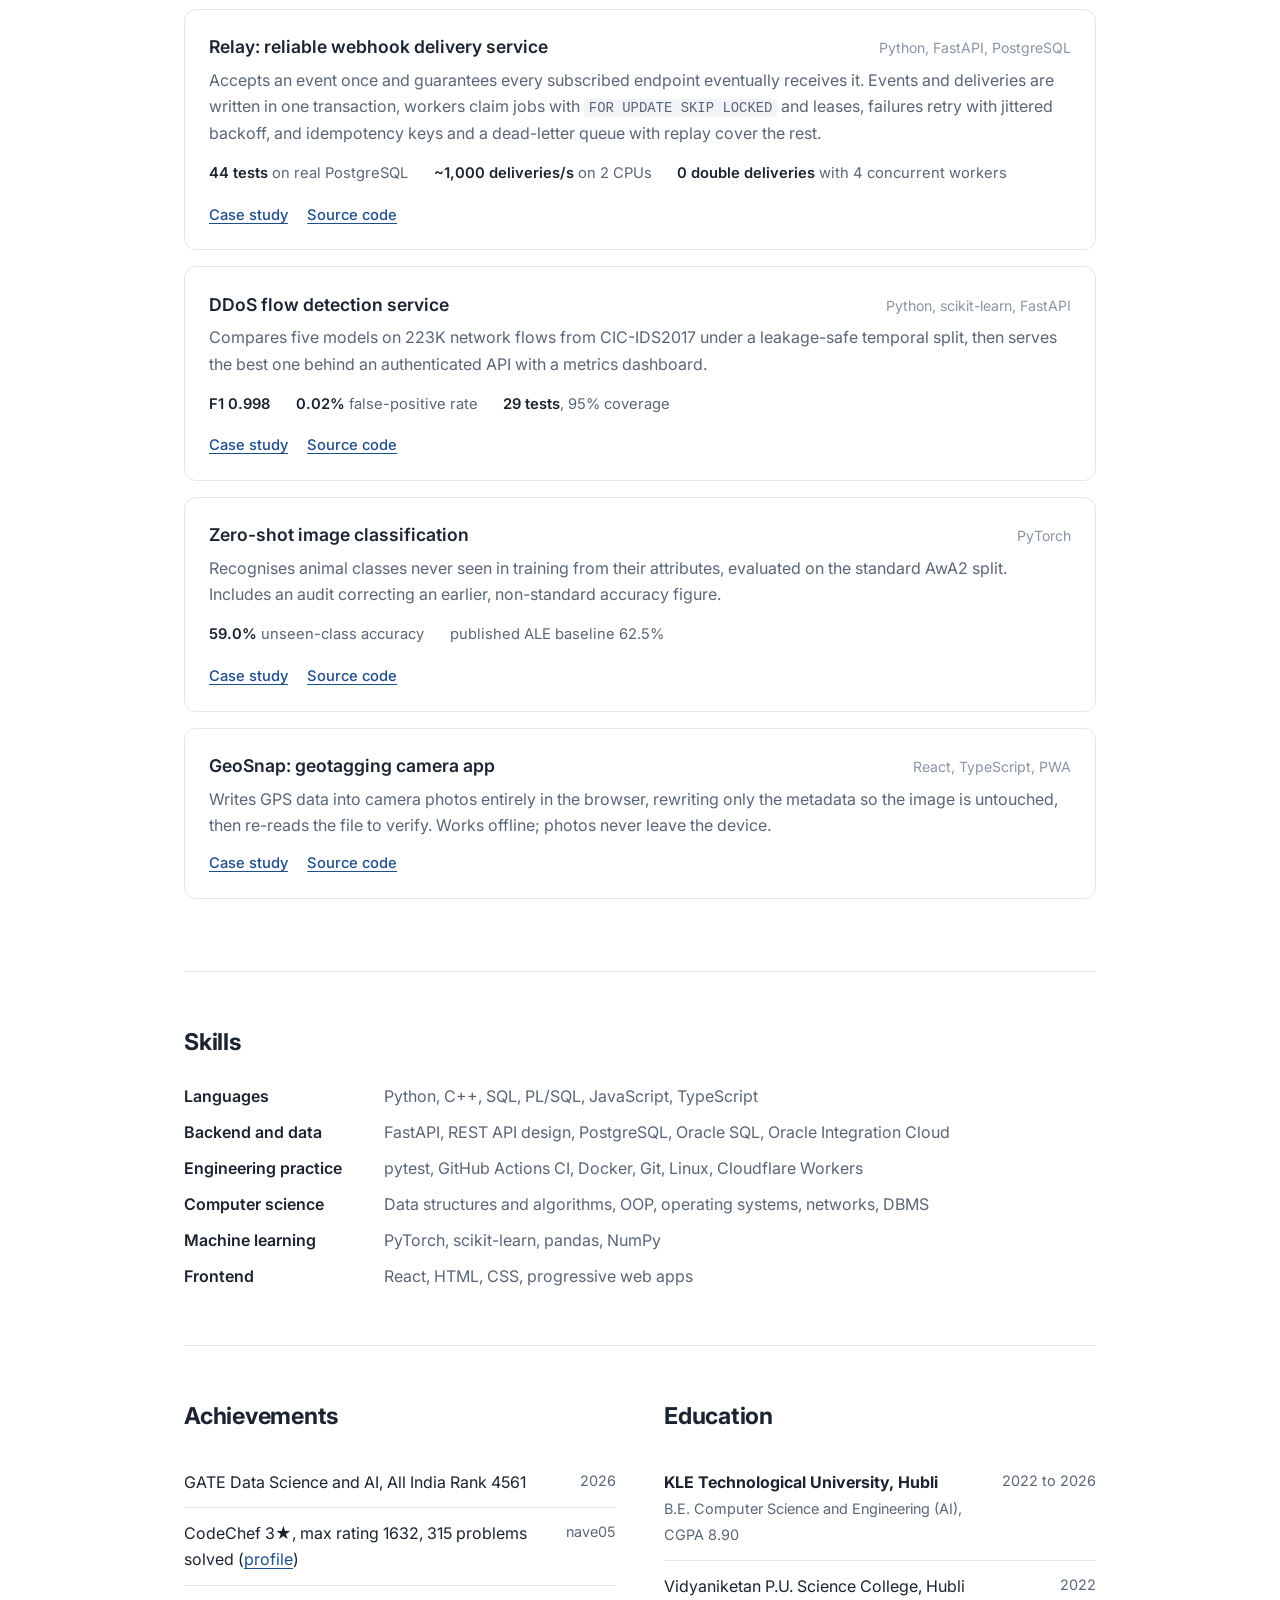
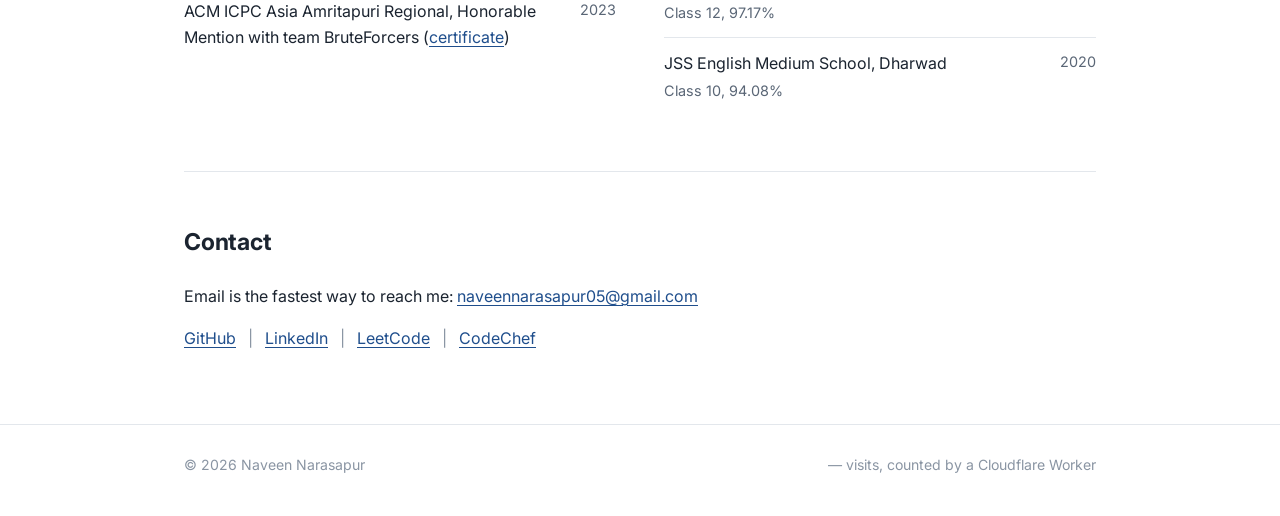
==== commit 70ccc193: "Fix stale stylesheet caching (versioned CSS URL, no-cache), add separators to contact links Co-Autho" ====
--- a/index.html
+++ b/index.html
@@ -16,7 +16,7 @@
 <link rel="icon" href="/assets/favicon.svg" type="image/svg+xml">
 <link rel="preconnect" href="https://fonts.googleapis.com">
 <link rel="preconnect" href="https://fonts.gstatic.com" crossorigin>
-<link rel="stylesheet" href="/assets/style.css">
+<link rel="stylesheet" href="/assets/style.css?v=b70e4244">
 <script type="application/ld+json">
 {"@context":"https://schema.org","@type":"Person","name":"Naveen Nagesh Narasapur","url":"https://naveen-narasapur.in/",
 "jobTitle":"Analyst, Advisory","worksFor":{"@type":"Organization","name":"KPMG Global Services"},
@@ -153,7 +153,7 @@
   <section class="sec contact" id="contact" aria-labelledby="contact-h">
     <h2 id="contact-h">Contact</h2>
     <p>Email is the fastest way to reach me: <a href="mailto:naveennarasapur05@gmail.com">naveennarasapur05@gmail.com</a></p>
-    <div class="elsewhere"><a href="https://github.com/NaveenNarasapur">GitHub</a><a href="https://www.linkedin.com/in/naveen-narasapur-936226256">LinkedIn</a><a href="https://leetcode.com/u/nave05/">LeetCode</a><a href="https://www.codechef.com/users/nave05">CodeChef</a></div>
+    <p class="elsewhere"><a href="https://github.com/NaveenNarasapur">GitHub</a> <span aria-hidden="true">|</span> <a href="https://www.linkedin.com/in/naveen-narasapur-936226256">LinkedIn</a> <span aria-hidden="true">|</span> <a href="https://leetcode.com/u/nave05/">LeetCode</a> <span aria-hidden="true">|</span> <a href="https://www.codechef.com/users/nave05">CodeChef</a></p>
   </section>
 </div>
 </main>
--- a/assets/style.css
+++ b/assets/style.css
@@ -90,7 +90,7 @@
 .rows .r{color:var(--slate);font-size:.9rem;white-space:nowrap}
 
 .contact p{max-width:var(--text)}
-.contact .elsewhere{display:flex;flex-wrap:wrap;gap:1.2rem;margin-top:.4rem}
+.contact .elsewhere span{color:var(--faint);margin:0 .5rem}
 
 footer{border-top:1px solid var(--line);padding:1.8rem 0 2.5rem;color:var(--faint);font-size:.88rem}
 footer .wrap{display:flex;justify-content:space-between;flex-wrap:wrap;gap:.5rem}
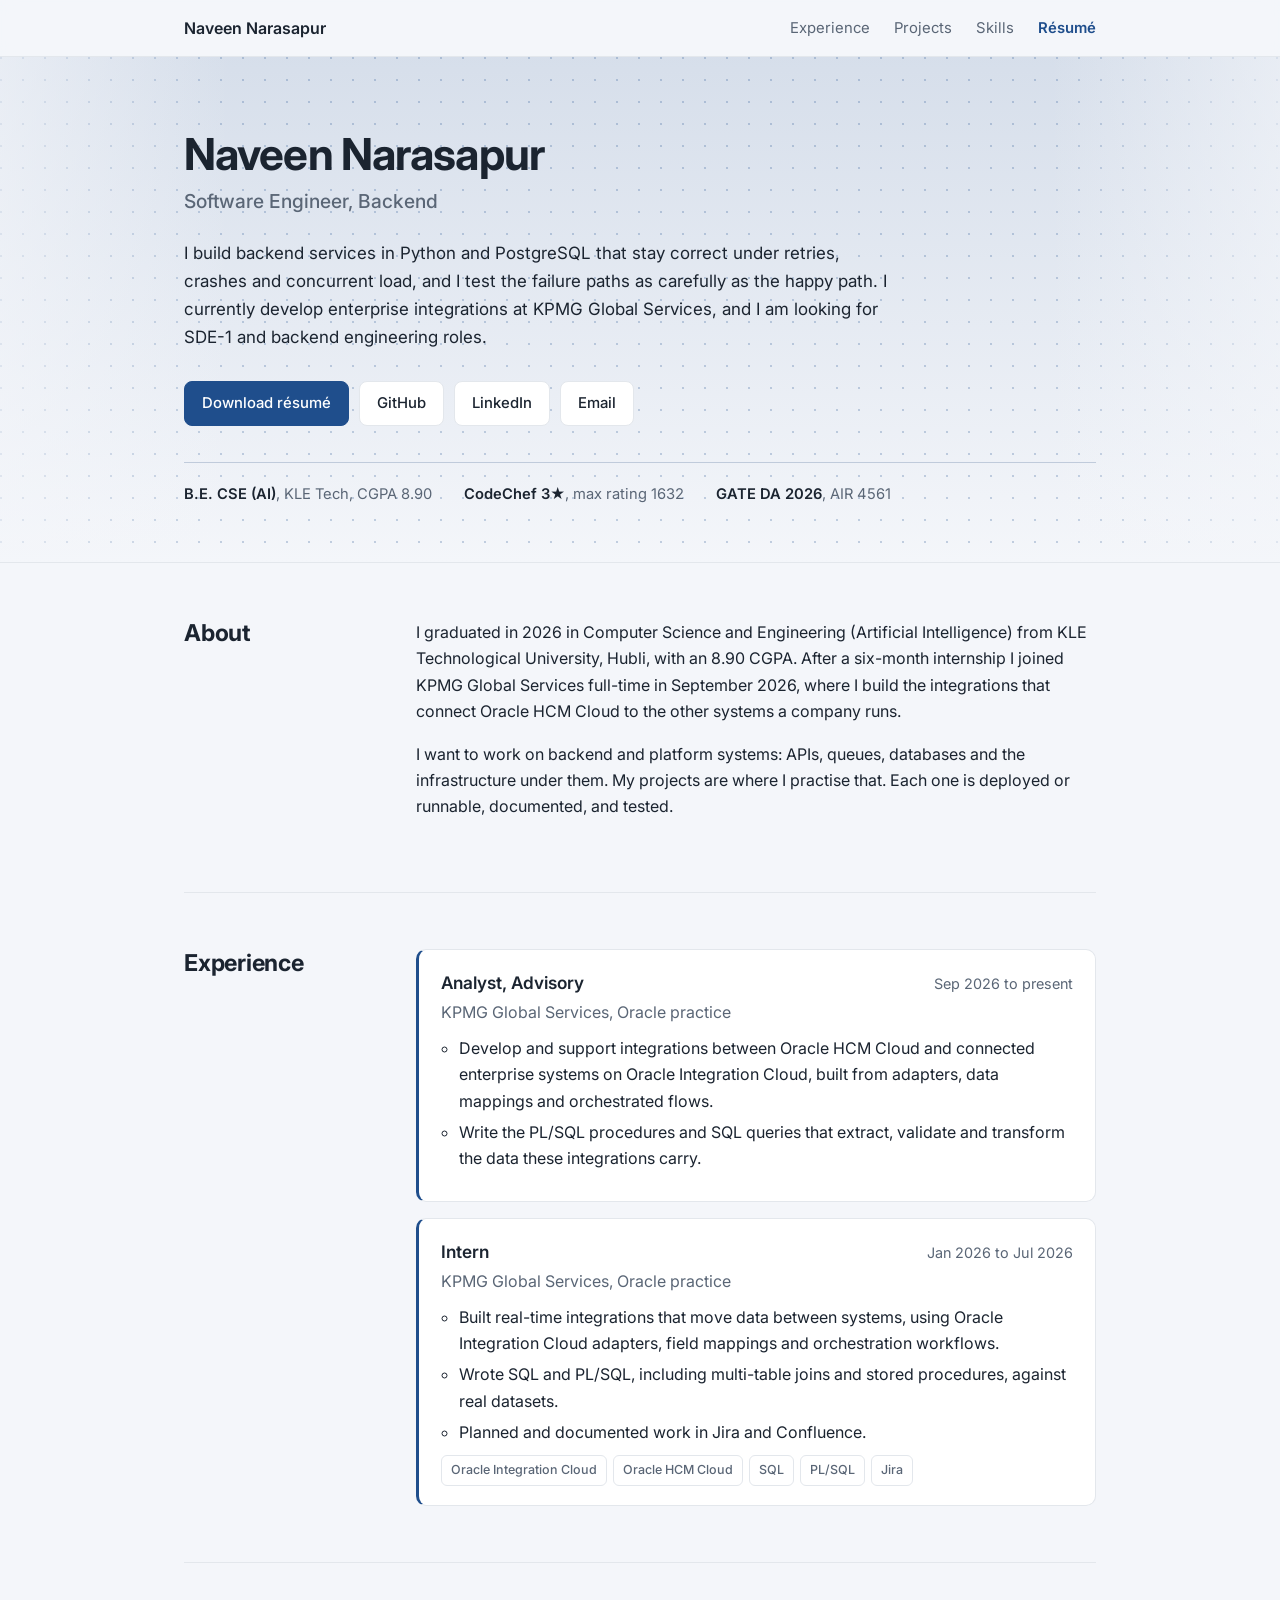
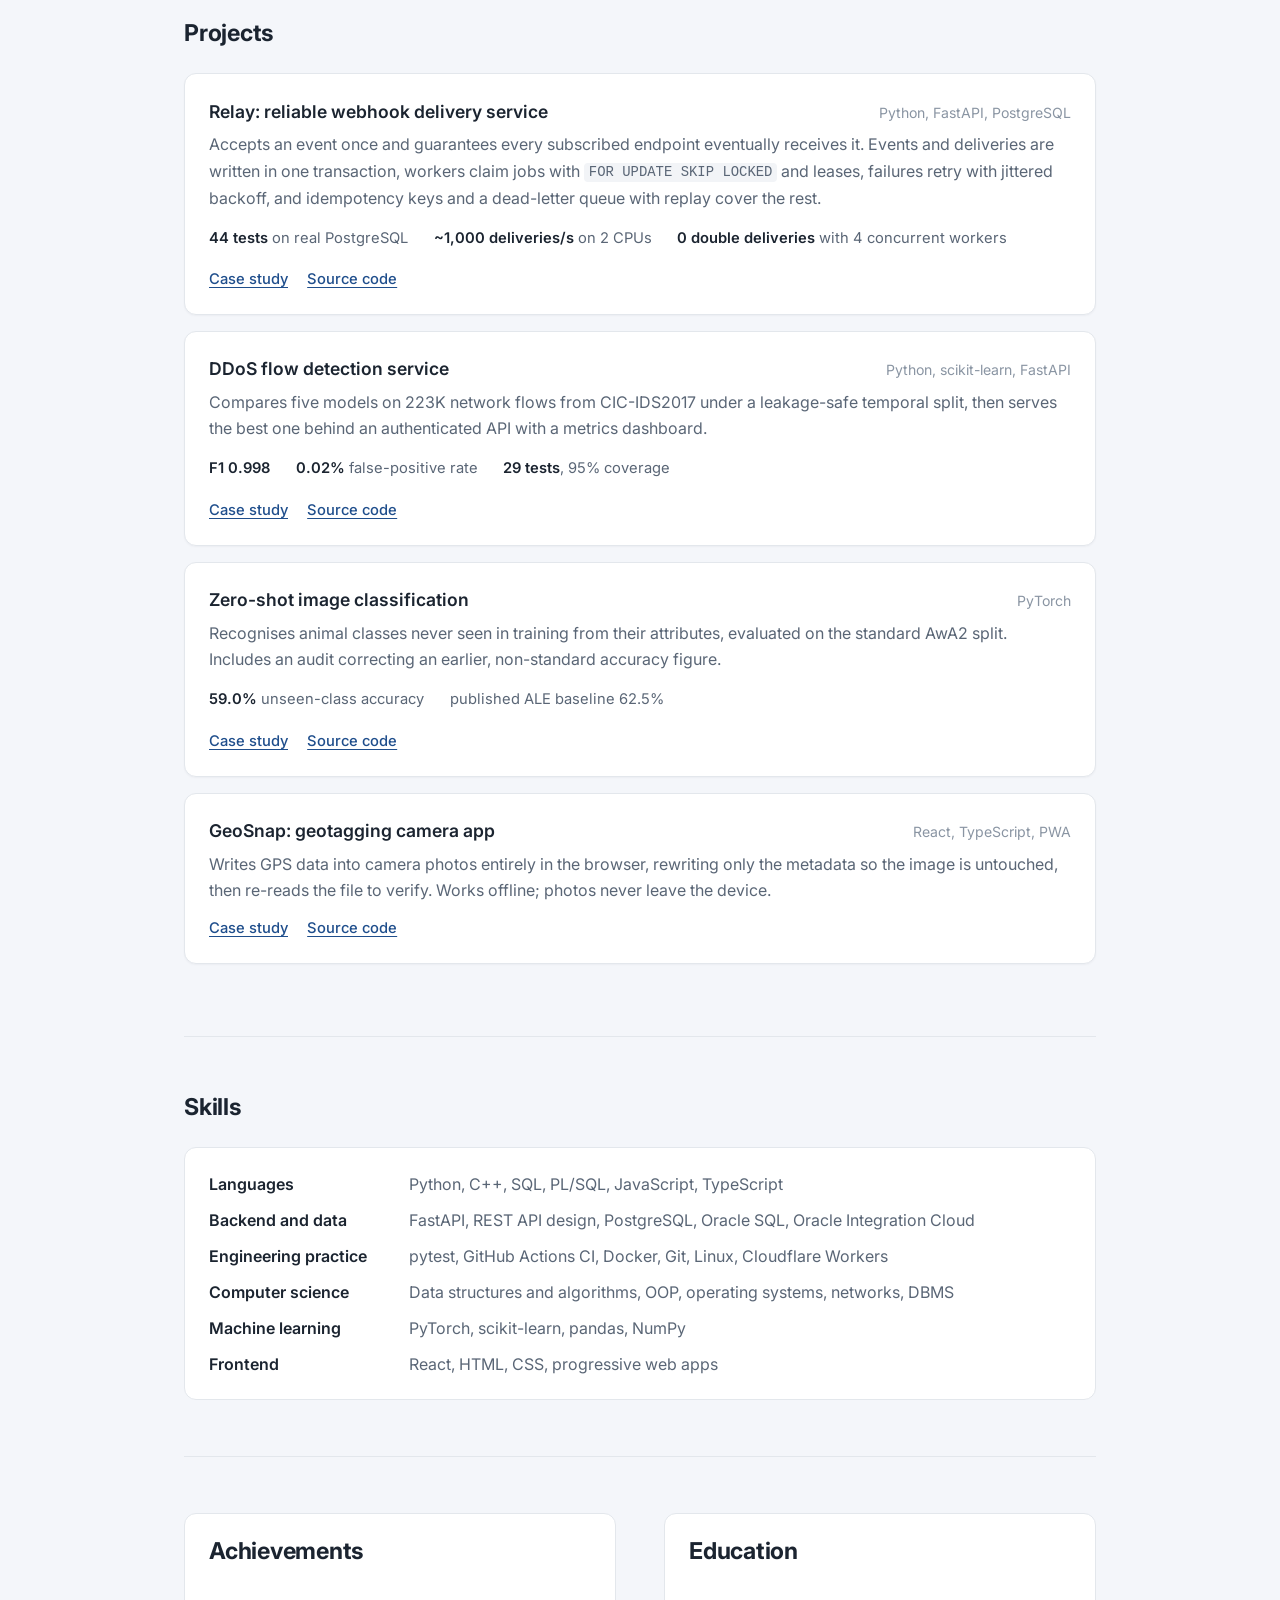
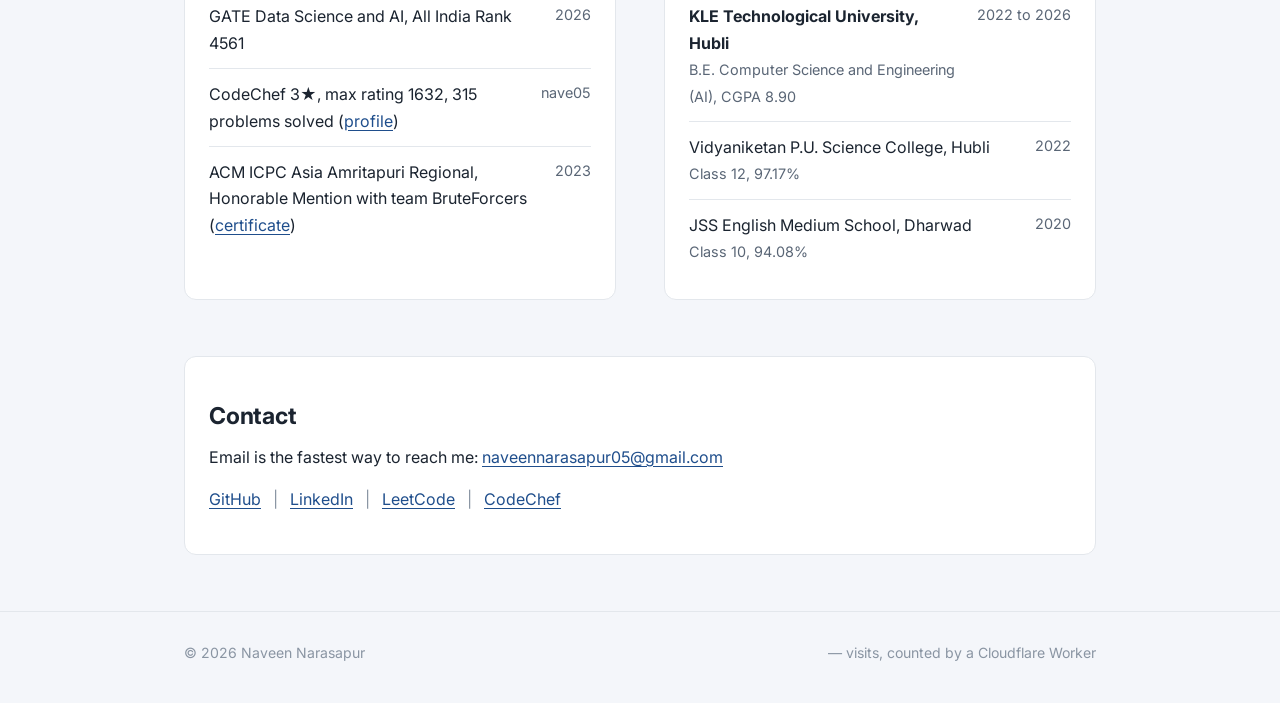
==== commit ea78d8e6: "Add depth: tinted hero band with dot grid, card surfaces on a soft background Co-Authored-By: Claude" ====
--- a/index.html
+++ b/index.html
@@ -16,7 +16,7 @@
 <link rel="icon" href="/assets/favicon.svg" type="image/svg+xml">
 <link rel="preconnect" href="https://fonts.googleapis.com">
 <link rel="preconnect" href="https://fonts.gstatic.com" crossorigin>
-<link rel="stylesheet" href="/assets/style.css?v=b70e4244">
+<link rel="stylesheet" href="/assets/style.css?v=772f610d">
 <script type="application/ld+json">
 {"@context":"https://schema.org","@type":"Person","name":"Naveen Nagesh Narasapur","url":"https://naveen-narasapur.in/",
 "jobTitle":"Analyst, Advisory","worksFor":{"@type":"Organization","name":"KPMG Global Services"},
@@ -38,7 +38,7 @@
 </div></header>
 
 <main id="main">
-<div class="wrap">
+<div class="hero-band"><div class="wrap">
   <section class="hero" aria-labelledby="hero-h">
     <h1 id="hero-h">Naveen Narasapur</h1>
     <p class="role-title">Software Engineer, Backend</p>
@@ -55,6 +55,8 @@
       <li><b>GATE DA 2026</b>, AIR 4561</li>
     </ul>
   </section>
+</div></div>
+<div class="wrap">
 
   <section class="sec cols about" id="about" aria-labelledby="about-h">
     <h2 id="about-h">About</h2>
@@ -150,7 +152,9 @@
     </section>
   </div>
 
-  <section class="sec contact" id="contact" aria-labelledby="contact-h">
+  </div>
+<div class="wrap">
+  <section class="contact" id="contact" aria-labelledby="contact-h">
     <h2 id="contact-h">Contact</h2>
     <p>Email is the fastest way to reach me: <a href="mailto:naveennarasapur05@gmail.com">naveennarasapur05@gmail.com</a></p>
     <p class="elsewhere"><a href="https://github.com/NaveenNarasapur">GitHub</a> <span aria-hidden="true">|</span> <a href="https://www.linkedin.com/in/naveen-narasapur-936226256">LinkedIn</a> <span aria-hidden="true">|</span> <a href="https://leetcode.com/u/nave05/">LeetCode</a> <span aria-hidden="true">|</span> <a href="https://www.codechef.com/users/nave05">CodeChef</a></p>
--- a/assets/style.css
+++ b/assets/style.css
@@ -2,14 +2,14 @@
 @import url("https://fonts.googleapis.com/css2?family=Inter:wght@400;500;600;700&display=swap");
 
 :root{
-  --bg:#ffffff; --soft:#f6f8fa; --ink:#1b2430; --slate:#5a6676; --faint:#8a95a3;
+  --bg:#f4f6fa; --surface:#ffffff; --soft:#eef2f7; --ink:#1b2430; --slate:#5a6676; --faint:#8a95a3;
   --line:#e3e7ec; --accent:#1f4e8c; --accent-soft:#eef3fa; --code:#f2f4f7;
   --sans:"Inter", ui-sans-serif, system-ui, -apple-system, "Segoe UI", Roboto, sans-serif;
   --mono:ui-monospace, SFMono-Regular, Menlo, Consolas, monospace;
   --wide:60rem; --text:44rem;
 }
 @media (prefers-color-scheme: dark){
-  :root{ --bg:#11161d; --soft:#171e27; --ink:#e6eaef; --slate:#a3aebb; --faint:#738091;
+  :root{ --bg:#0f141b; --surface:#161d27; --soft:#1b2430; --ink:#e6eaef; --slate:#a3aebb; --faint:#738091;
     --line:#26303c; --accent:#8cb4ff; --accent-soft:#1a2638; --code:#1c2430; }
 }
 *{box-sizing:border-box}
@@ -114,3 +114,28 @@
 .note{border-left:3px solid var(--accent);background:var(--accent-soft);padding:.75rem 1rem;border-radius:0 8px 8px 0;font-size:.95rem}
 @media print{ header.site,.actions,footer{display:none} }
 @media (prefers-reduced-motion:reduce){ html{scroll-behavior:auto} }
+
+/* depth: tinted hero band, white surfaces on a soft background */
+body{background:var(--bg)}
+.hero-band{position:relative;background:
+  radial-gradient(circle at 1px 1px, color-mix(in srgb,var(--accent) 24%,transparent) 1px, transparent 0) 0 0/22px 22px,
+  linear-gradient(180deg, color-mix(in srgb,var(--accent) 14%,var(--bg)) 0%, var(--bg) 100%);
+  border-bottom:1px solid var(--line)}
+.hero-band::after{content:"";position:absolute;inset:0;pointer-events:none;
+  background:linear-gradient(90deg, var(--bg) 0%, transparent 18%, transparent 82%, var(--bg) 100%);opacity:.6}
+.hero-band .hero{position:relative;z-index:1}
+.hero .creds{border-top-color:color-mix(in srgb,var(--accent) 18%,var(--line))}
+.btn{background:var(--surface)}
+.sec{border-top:0}
+.sec + .sec{border-top:1px solid var(--line)}
+.timeline > li{background:var(--surface);border:1px solid var(--line);border-left:3px solid var(--accent);border-radius:10px;padding:1.2rem 1.4rem;margin-bottom:1rem}
+.timeline > li:last-child{padding-bottom:1.2rem;margin-bottom:0}
+.project{background:var(--surface);box-shadow:0 1px 2px rgba(16,32,51,.04)}
+.project:hover{border-color:color-mix(in srgb,var(--accent) 35%,var(--line))}
+.tags li{background:var(--surface)}
+dl.skills{background:var(--surface);border:1px solid var(--line);border-radius:12px;padding:1.4rem 1.5rem}
+.pair section{background:var(--surface);border:1px solid var(--line);border-radius:12px;padding:1.4rem 1.5rem}
+.contact{background:var(--surface);border:1px solid var(--line);border-radius:12px;padding:1.6rem 1.5rem!important;margin:0 0 3.5rem}
+.contact h2{margin-bottom:.8rem!important}
+.contact h2{font-size:1.45rem;line-height:1.25;font-weight:700;letter-spacing:-.01em}
+@media (prefers-color-scheme: dark){ .btn.primary{color:#0f141b} }
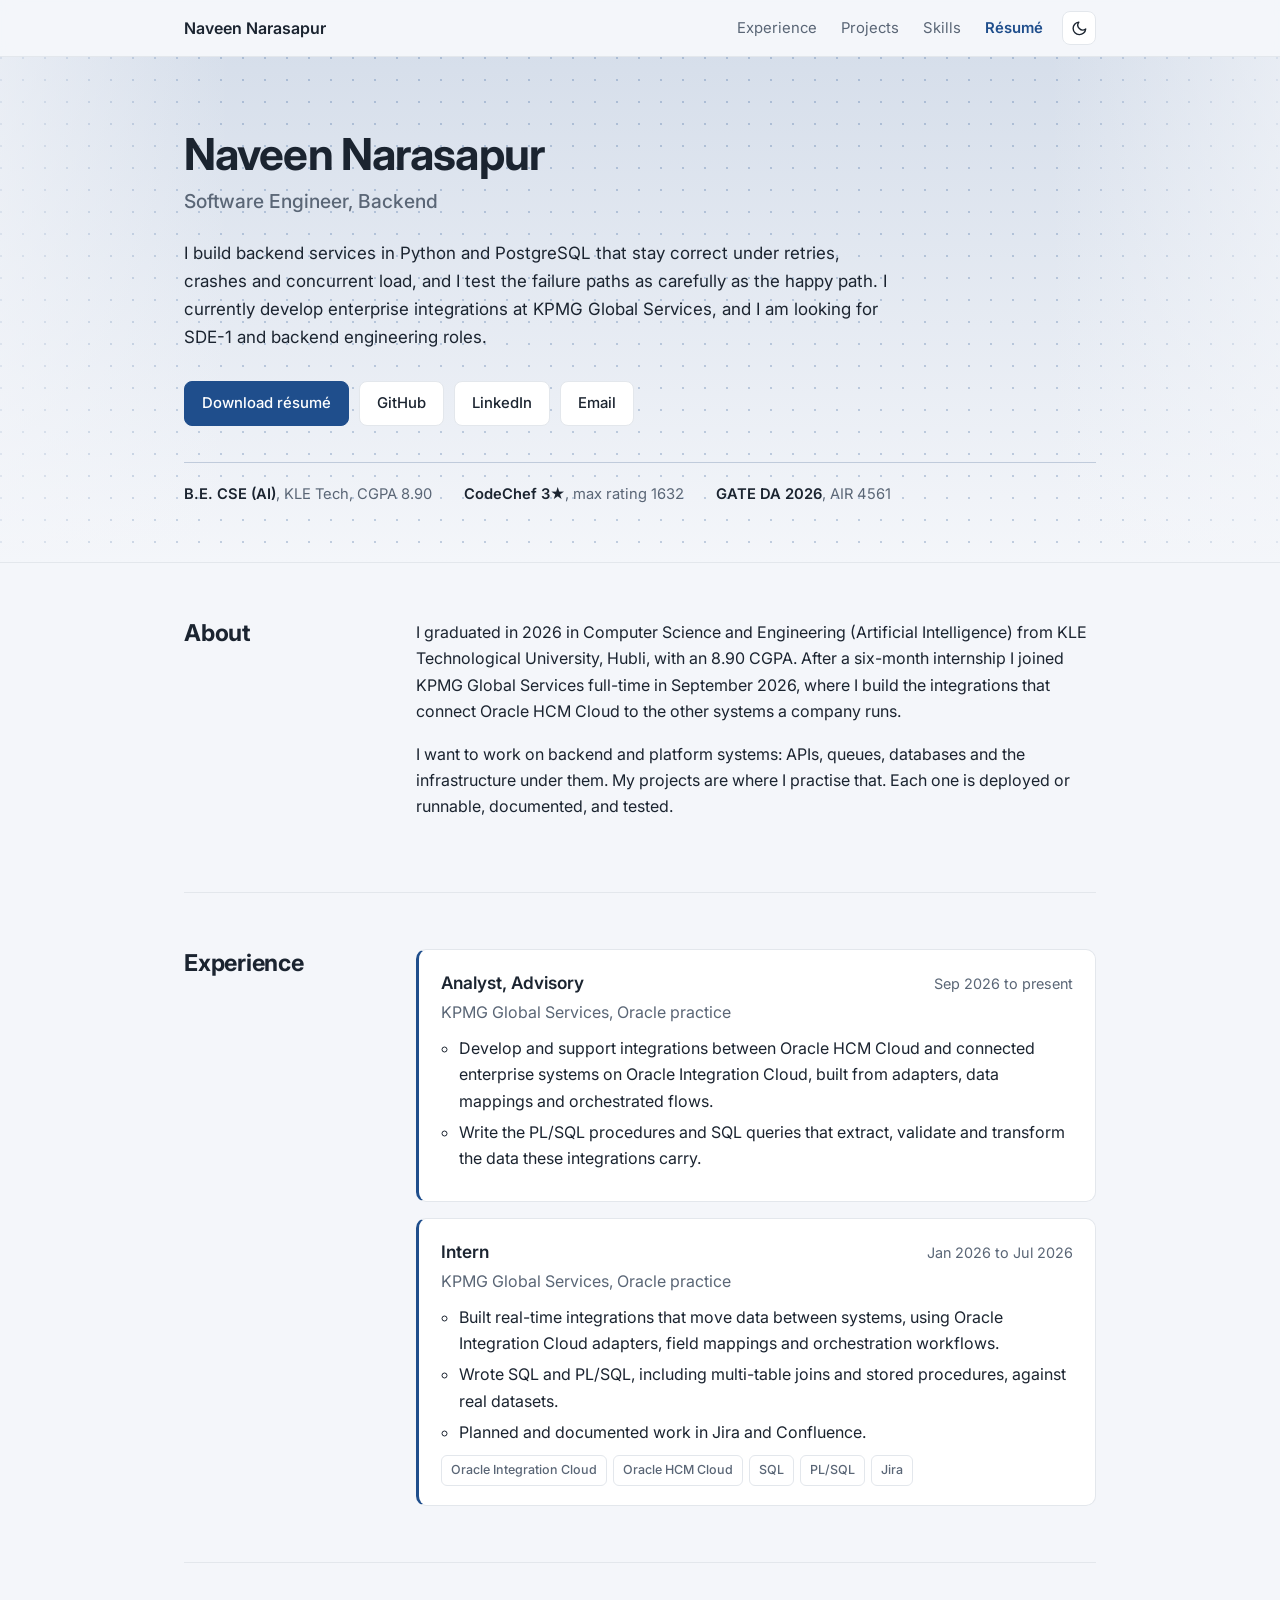
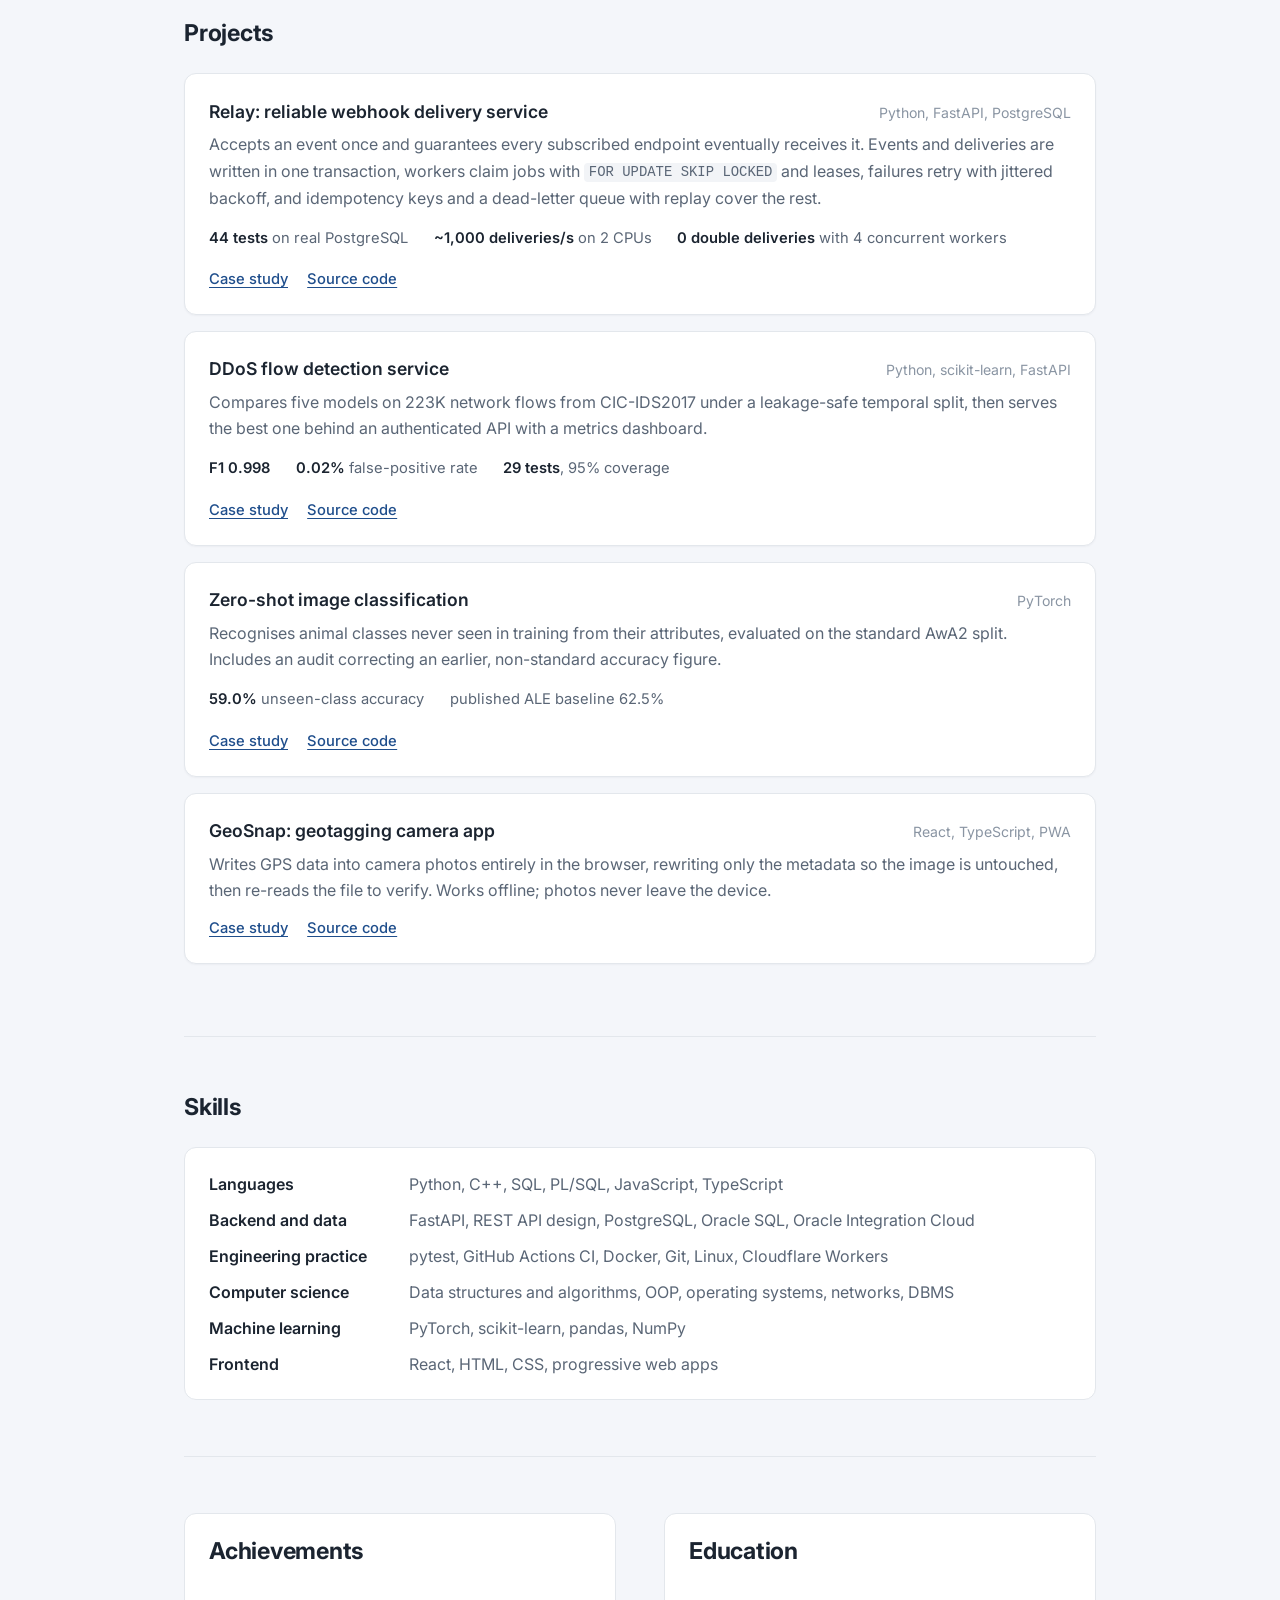
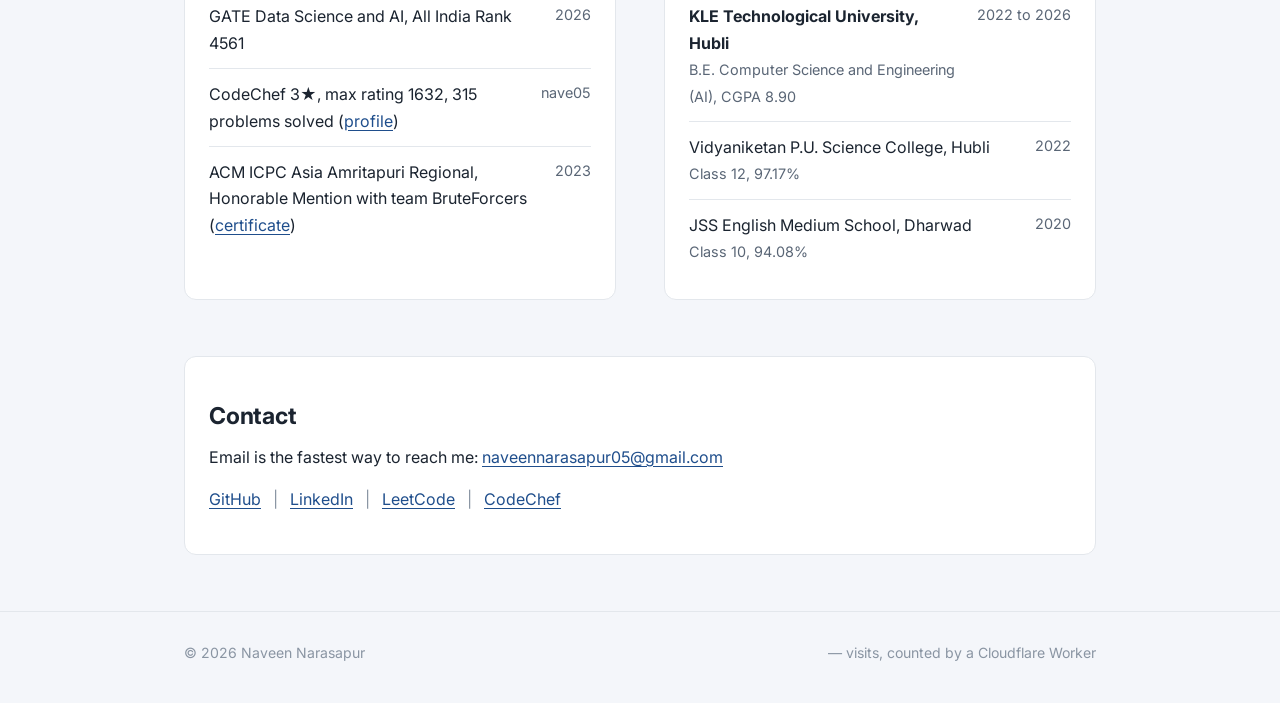
==== commit 4b0cce28: "Add light/dark theme toggle to every page Co-Authored-By: Claude Opus 5.5 <noreply@anthropic.com> Cl" ====
--- a/index.html
+++ b/index.html
@@ -16,7 +16,9 @@
 <link rel="icon" href="/assets/favicon.svg" type="image/svg+xml">
 <link rel="preconnect" href="https://fonts.googleapis.com">
 <link rel="preconnect" href="https://fonts.gstatic.com" crossorigin>
-<link rel="stylesheet" href="/assets/style.css?v=772f610d">
+<script>try{var t=localStorage.getItem("theme");if(t)document.documentElement.setAttribute("data-theme",t)}catch(e){}</script>
+<link rel="stylesheet" href="/assets/style.css?v=26f8dd9f">
+<script src="/assets/theme.js?v=e8a6a6ae" defer></script>
 <script type="application/ld+json">
 {"@context":"https://schema.org","@type":"Person","name":"Naveen Nagesh Narasapur","url":"https://naveen-narasapur.in/",
 "jobTitle":"Analyst, Advisory","worksFor":{"@type":"Organization","name":"KPMG Global Services"},
@@ -29,12 +31,12 @@
 <a class="skip" href="#main">Skip to content</a>
 <header class="site"><div class="wrap">
   <a class="brand" href="/">Naveen Narasapur</a>
-  <nav aria-label="Primary"><ul>
+  <div class="nav-right"><nav aria-label="Primary"><ul>
     <li class="opt"><a href="#experience">Experience</a></li>
     <li><a href="#projects">Projects</a></li>
     <li class="opt"><a href="#skills">Skills</a></li>
     <li><a class="cta" href="/resume.pdf">Résumé</a></li>
-  </ul></nav>
+  </ul></nav><button class="theme-toggle" type="button" aria-label="Switch colour theme"><svg class="moon" viewBox="0 0 24 24" fill="none" stroke="currentColor" stroke-width="2" stroke-linecap="round" stroke-linejoin="round" aria-hidden="true"><path d="M21 12.8A9 9 0 1 1 11.2 3a7 7 0 0 0 9.8 9.8z"/></svg><svg class="sun" viewBox="0 0 24 24" fill="none" stroke="currentColor" stroke-width="2" stroke-linecap="round" stroke-linejoin="round" aria-hidden="true"><circle cx="12" cy="12" r="4"/><path d="M12 2v2M12 20v2M4.9 4.9l1.4 1.4M17.7 17.7l1.4 1.4M2 12h2M20 12h2M4.9 19.1l1.4-1.4M17.7 6.3l1.4-1.4"/></svg></button></div>
 </div></header>
 
 <main id="main">
--- a/assets/style.css
+++ b/assets/style.css
@@ -8,10 +8,10 @@
   --mono:ui-monospace, SFMono-Regular, Menlo, Consolas, monospace;
   --wide:60rem; --text:44rem;
 }
-@media (prefers-color-scheme: dark){
-  :root{ --bg:#0f141b; --surface:#161d27; --soft:#1b2430; --ink:#e6eaef; --slate:#a3aebb; --faint:#738091;
+:root[data-theme="dark"]{ --bg:#0f141b; --surface:#161d27; --soft:#1b2430; --ink:#e6eaef; --slate:#a3aebb; --faint:#738091;
     --line:#26303c; --accent:#8cb4ff; --accent-soft:#1a2638; --code:#1c2430; }
-}
+@media (prefers-color-scheme: dark){ :root:not([data-theme="light"]){ --bg:#0f141b; --surface:#161d27; --soft:#1b2430; --ink:#e6eaef; --slate:#a3aebb; --faint:#738091;
+    --line:#26303c; --accent:#8cb4ff; --accent-soft:#1a2638; --code:#1c2430; } }
 *{box-sizing:border-box}
 html{-webkit-text-size-adjust:100%;scroll-behavior:smooth}
 body{margin:0;background:var(--bg);color:var(--ink);font:16px/1.65 var(--sans);text-rendering:optimizeLegibility}
@@ -138,4 +138,19 @@
 .contact{background:var(--surface);border:1px solid var(--line);border-radius:12px;padding:1.6rem 1.5rem!important;margin:0 0 3.5rem}
 .contact h2{margin-bottom:.8rem!important}
 .contact h2{font-size:1.45rem;line-height:1.25;font-weight:700;letter-spacing:-.01em}
-@media (prefers-color-scheme: dark){ .btn.primary{color:#0f141b} }
+:root[data-theme="dark"] .btn.primary{color:#0f141b}
+@media (prefers-color-scheme: dark){ :root:not([data-theme="light"]) .btn.primary{color:#0f141b} }
+@media (max-width:760px){ .hero-band{background:
+  radial-gradient(circle at 1px 1px, color-mix(in srgb,var(--accent) 12%,transparent) 1px, transparent 0) 0 0/22px 22px,
+  linear-gradient(180deg, color-mix(in srgb,var(--accent) 14%,var(--bg)) 0%, var(--bg) 100%)} }
+
+/* theme toggle */
+.nav-right{display:flex;align-items:center;gap:1.2rem}
+.theme-toggle{display:inline-flex;align-items:center;justify-content:center;width:2.1rem;height:2.1rem;border-radius:8px;border:1px solid var(--line);background:var(--surface);color:var(--ink);cursor:pointer;padding:0}
+.theme-toggle:hover{border-color:var(--faint)}
+.theme-toggle svg{width:1.05rem;height:1.05rem}
+.theme-toggle .sun{display:none}
+:root[data-theme="dark"] .theme-toggle .sun{display:block}
+:root[data-theme="dark"] .theme-toggle .moon{display:none}
+@media (prefers-color-scheme: dark){ :root:not([data-theme="light"]) .theme-toggle .sun{display:block} :root:not([data-theme="light"]) .theme-toggle .moon{display:none} }
+.brand{white-space:nowrap} @media (max-width:640px){ .nav-right{gap:.8rem} }
